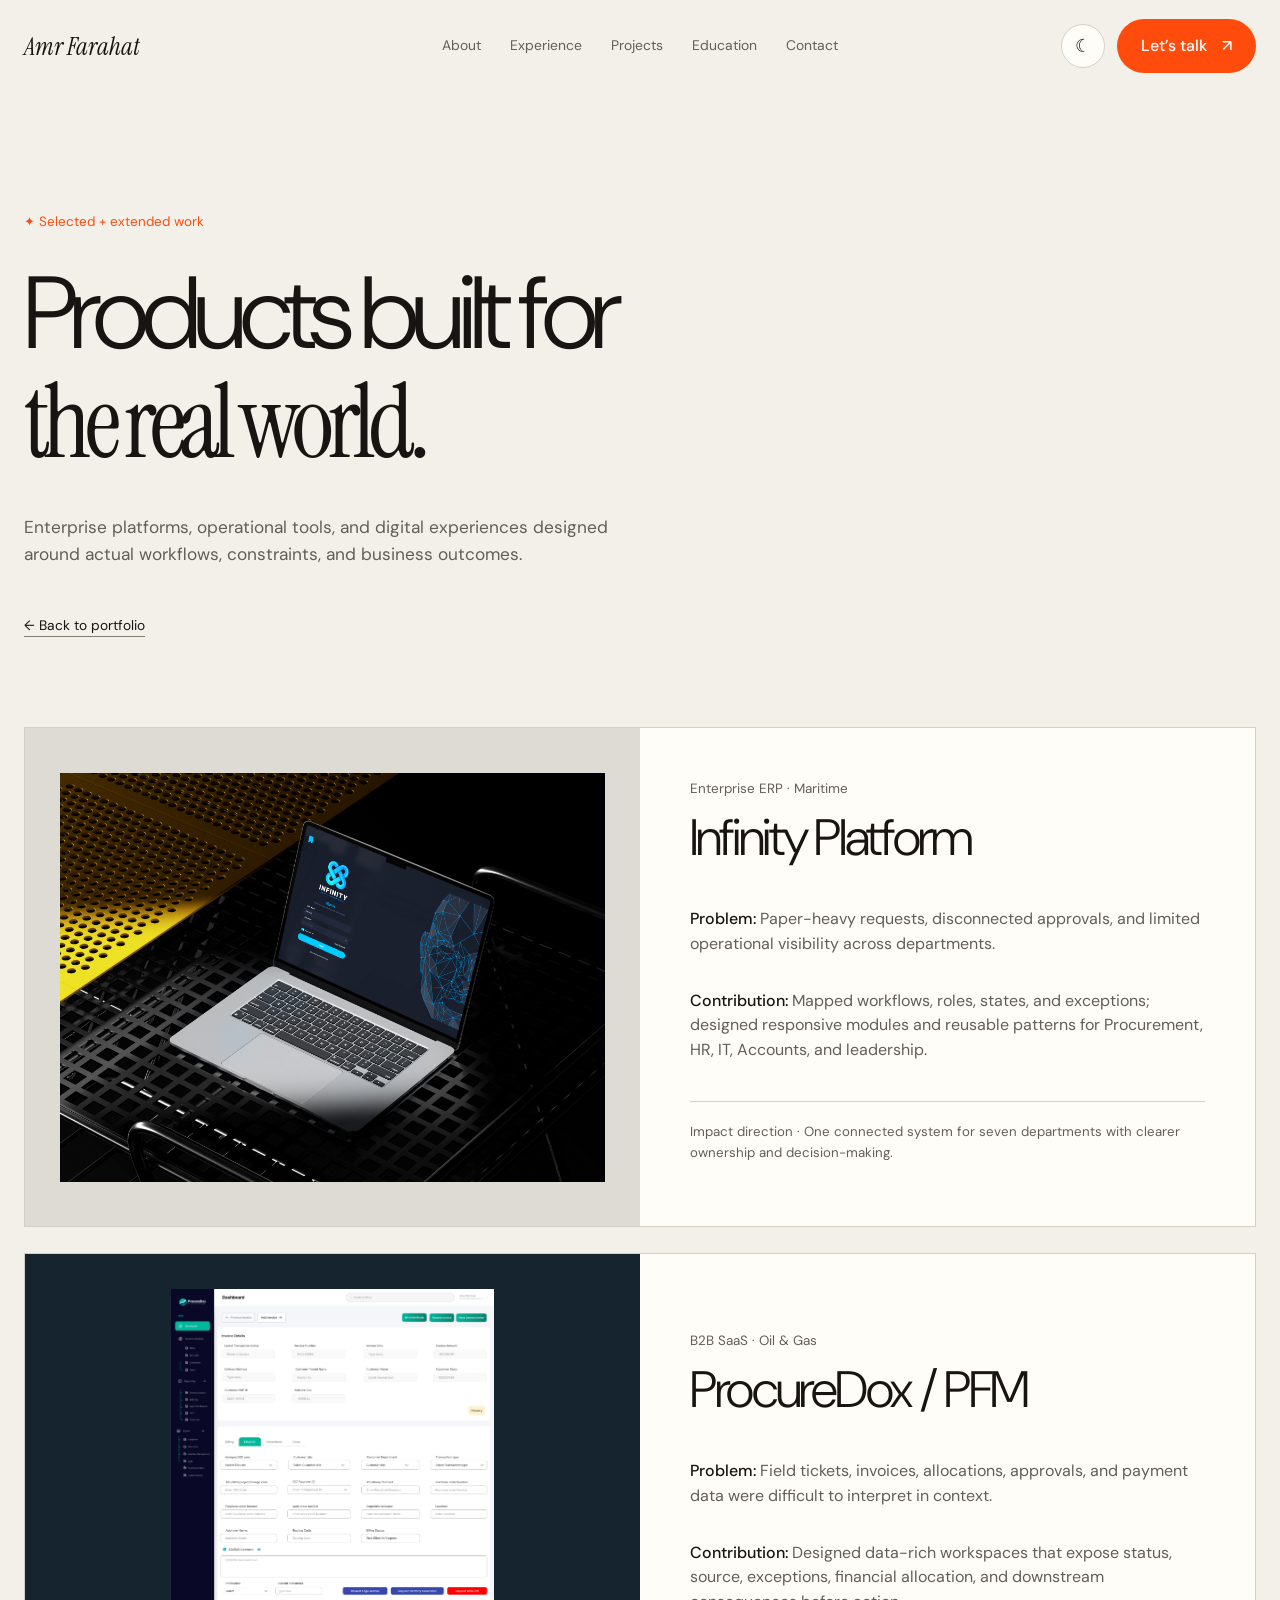
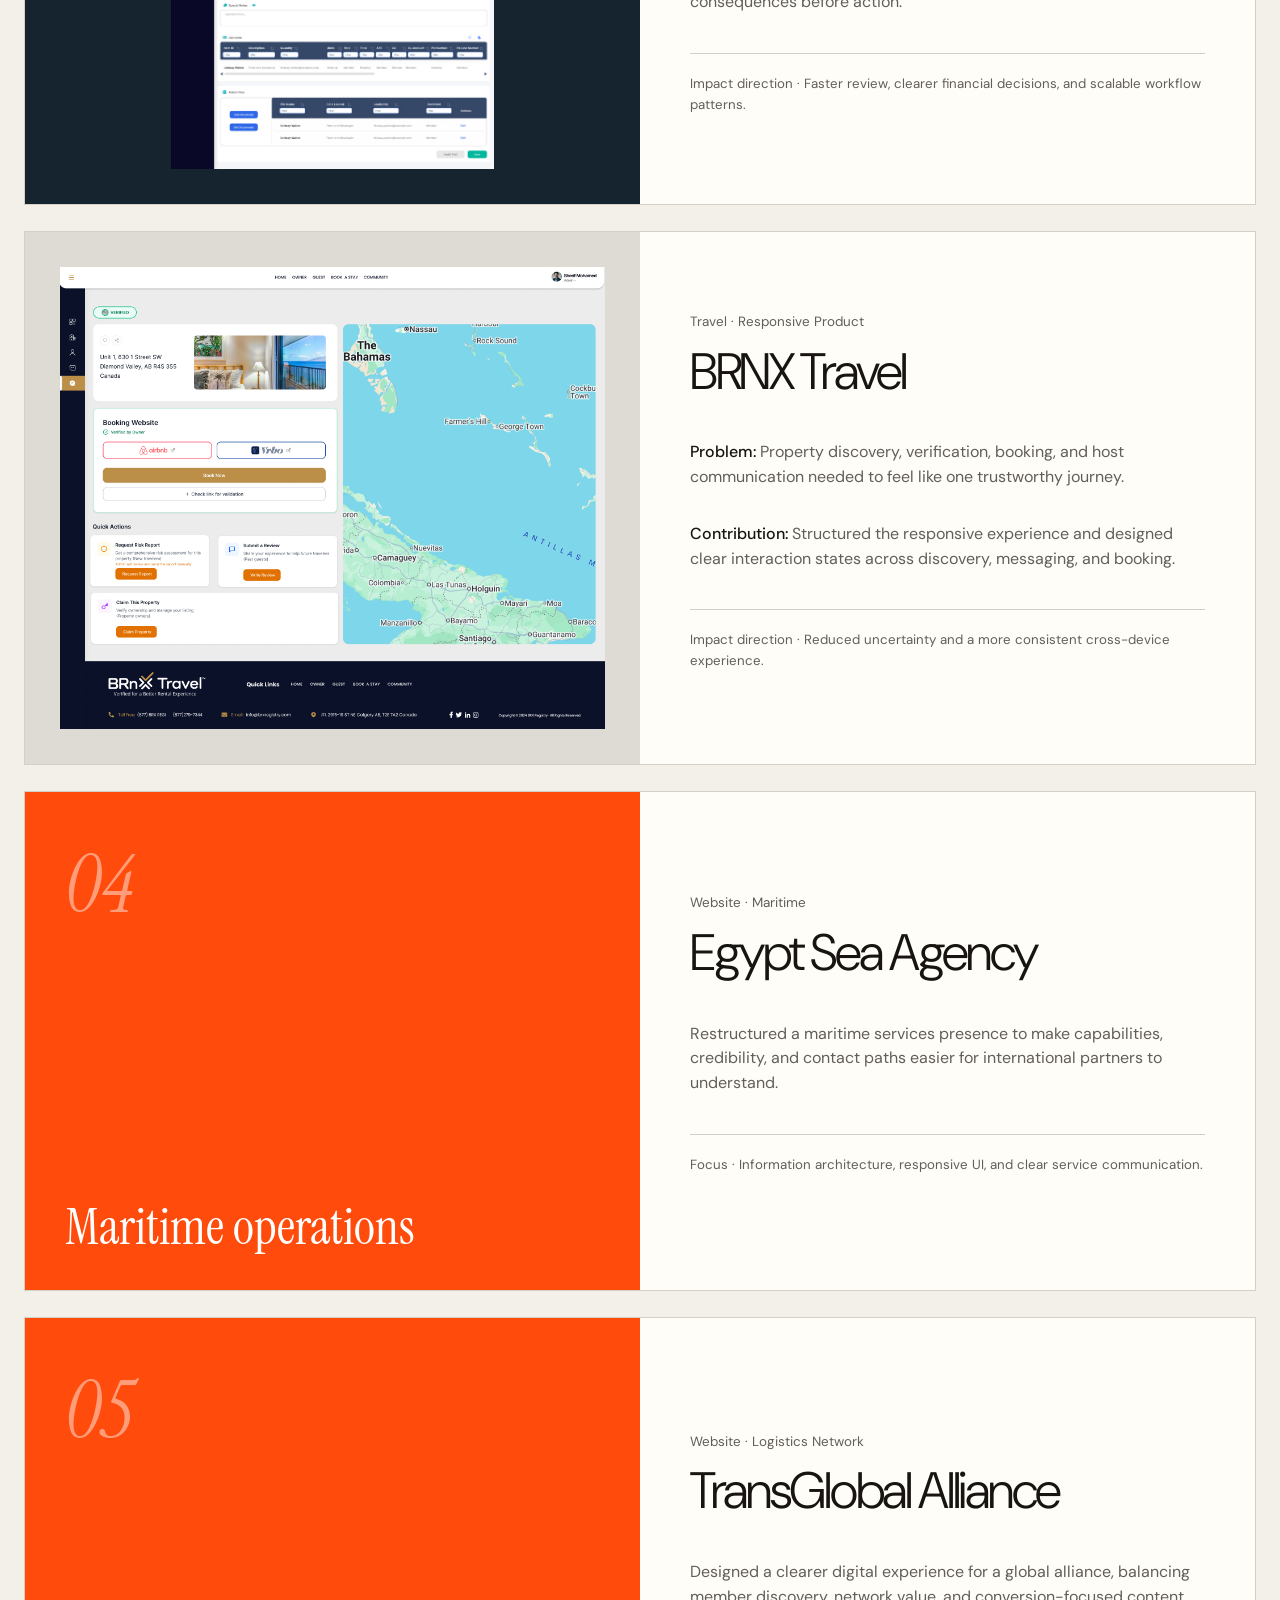
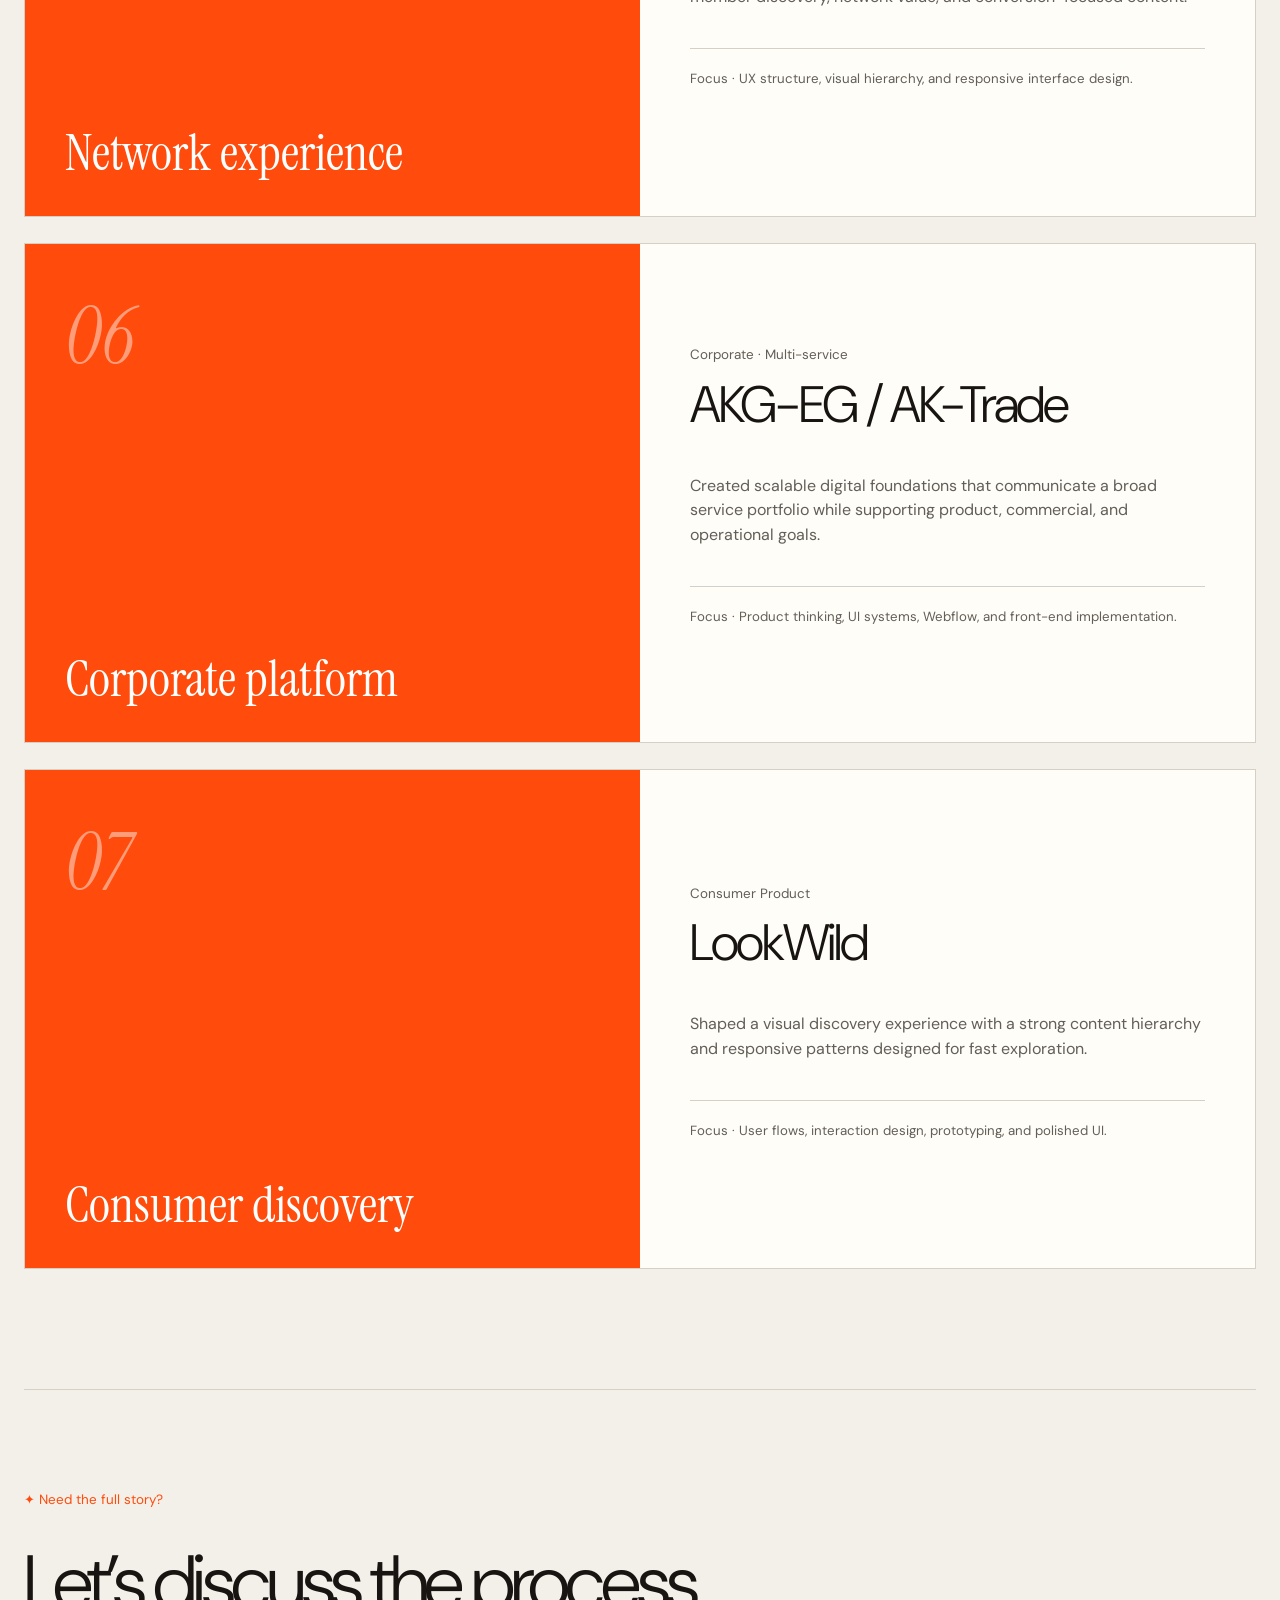
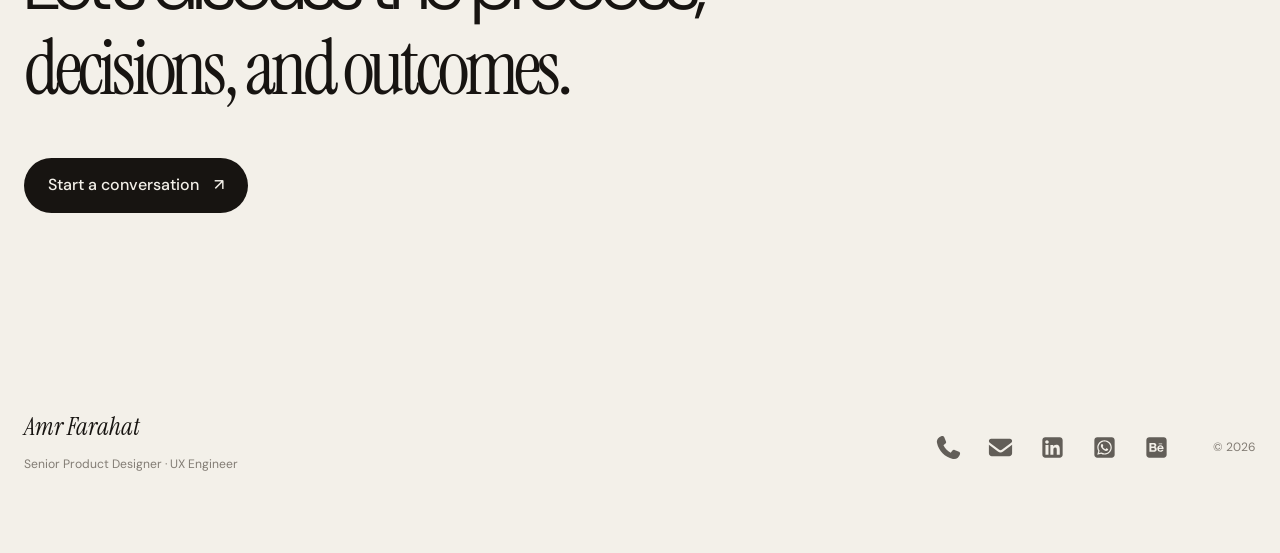
==== projects.html @ 9adc4965 "Initial commit" ====
<!doctype html><html lang="en" data-theme="dark"><head><meta charset="utf-8"/><meta name="viewport" content="width=device-width,initial-scale=1"/><meta name="description" content="Selected product and UX projects by Amr Farahat."/><meta name="theme-color" content="#070707"/><title>Projects — Amr Farahat</title><link rel="preconnect" href="https://fonts.googleapis.com"/><link rel="preconnect" href="https://fonts.gstatic.com" crossorigin/><link href="https://fonts.googleapis.com/css2?family=DM+Sans:wght@300;400;500;600&family=Instrument+Serif:ital@0;1&display=swap" rel="stylesheet"/><link rel="stylesheet" href="styles.css"/><link rel="stylesheet" href="assets/fontawesome/css/fontawesome.min.css"/><link rel="stylesheet" href="assets/fontawesome/css/brands.min.css"/><link rel="stylesheet" href="refinements.css"/><script>try{const t=localStorage.getItem('theme');if(t)document.documentElement.dataset.theme=t;else if(matchMedia('(prefers-color-scheme: light)').matches)document.documentElement.dataset.theme='light'}catch(e){}</script><script src="script.js" defer></script></head><body>
<a class="skip" href="#main">Skip to content</a><header class="site-header" data-header><div class="wrap header-inner"><a class="wordmark" href="index.html">Amr Farahat</a><nav class="nav project-nav" id="nav"><a href="index.html#about">About</a><a href="index.html#experience">Experience</a><a href="index.html#work">Projects</a><a href="index.html#education">Education</a><a href="index.html#contact">Contact</a></nav><button class="menu" type="button" aria-expanded="false" aria-controls="nav" data-menu>Menu</button><div class="header-actions"><button class="theme-toggle" type="button" data-theme-toggle aria-label="Switch theme"><span>☼</span></button><a class="pill orange header-cta" href="index.html#contact">Let’s talk <span>↗</span></a></div></div></header>
<main id="main" class="projects-page"><section class="projects-hero wrap"><p class="section-tag">✦ Selected + extended work</p><h1>Products built for<br/><em>the real world.</em></h1><p>Enterprise platforms, operational tools, and digital experiences designed around actual workflows, constraints, and business outcomes.</p><a class="case-link" href="index.html#work">← Back to portfolio</a></section>
<section class="project-library wrap">
  <article class="library-card reveal" id="infinity"><div class="library-visual"><img src="assets/infinity-hero.png" alt="Infinity maritime ERP"/></div><div><p class="eyebrow">Enterprise ERP · Maritime</p><h2>Infinity Platform</h2><p><b>Problem:</b> Paper-heavy requests, disconnected approvals, and limited operational visibility across departments.</p><p><b>Contribution:</b> Mapped workflows, roles, states, and exceptions; designed responsive modules and reusable patterns for Procurement, HR, IT, Accounts, and leadership.</p><p class="impact">Impact direction · One connected system for seven departments with clearer ownership and decision-making.</p></div></article>
  <article class="library-card reveal" id="procuredox"><div class="library-visual dark-shot"><img src="assets/procuredox-invoice.png" alt="ProcureDox financial workflow"/></div><div><p class="eyebrow">B2B SaaS · Oil &amp; Gas</p><h2>ProcureDox / PFM</h2><p><b>Problem:</b> Field tickets, invoices, allocations, approvals, and payment data were difficult to interpret in context.</p><p><b>Contribution:</b> Designed data-rich workspaces that expose status, source, exceptions, financial allocation, and downstream consequences before action.</p><p class="impact">Impact direction · Faster review, clearer financial decisions, and scalable workflow patterns.</p></div></article>
  <article class="library-card reveal" id="brnx"><div class="library-visual"><img src="assets/brnx-travel.jpg" alt="BRNX travel product"/></div><div><p class="eyebrow">Travel · Responsive Product</p><h2>BRNX Travel</h2><p><b>Problem:</b> Property discovery, verification, booking, and host communication needed to feel like one trustworthy journey.</p><p><b>Contribution:</b> Structured the responsive experience and designed clear interaction states across discovery, messaging, and booking.</p><p class="impact">Impact direction · Reduced uncertainty and a more consistent cross-device experience.</p></div></article>
  <article class="library-card reveal"><div class="library-placeholder"><span>04</span><strong>Maritime operations</strong></div><div><p class="eyebrow">Website · Maritime</p><h2>Egypt Sea Agency</h2><p>Restructured a maritime services presence to make capabilities, credibility, and contact paths easier for international partners to understand.</p><p class="impact">Focus · Information architecture, responsive UI, and clear service communication.</p></div></article>
  <article class="library-card reveal"><div class="library-placeholder"><span>05</span><strong>Network experience</strong></div><div><p class="eyebrow">Website · Logistics Network</p><h2>TransGlobal Alliance</h2><p>Designed a clearer digital experience for a global alliance, balancing member discovery, network value, and conversion-focused content.</p><p class="impact">Focus · UX structure, visual hierarchy, and responsive interface design.</p></div></article>
  <article class="library-card reveal"><div class="library-placeholder"><span>06</span><strong>Corporate platform</strong></div><div><p class="eyebrow">Corporate · Multi-service</p><h2>AKG-EG / AK-Trade</h2><p>Created scalable digital foundations that communicate a broad service portfolio while supporting product, commercial, and operational goals.</p><p class="impact">Focus · Product thinking, UI systems, Webflow, and front-end implementation.</p></div></article>
  <article class="library-card reveal"><div class="library-placeholder"><span>07</span><strong>Consumer discovery</strong></div><div><p class="eyebrow">Consumer Product</p><h2>LookWild</h2><p>Shaped a visual discovery experience with a strong content hierarchy and responsive patterns designed for fast exploration.</p><p class="impact">Focus · User flows, interaction design, prototyping, and polished UI.</p></div></article>
</section><section class="projects-cta wrap"><p class="section-tag">✦ Need the full story?</p><h2>Let’s discuss the process,<br/><em>decisions, and outcomes.</em></h2><a class="pill light" href="mailto:amrfarahat83@gmail.com">Start a conversation <span>↗</span></a></section></main>
<footer class="footer wrap"><div><a class="wordmark" href="index.html">Amr Farahat</a><p>Senior Product Designer · UX Engineer</p></div><div class="footer-social"><a class="social-link" href="tel:+201007048924" aria-label="Call +20 100 704 8924" title="Call +20 100 704 8924"><svg class="social-icon" viewBox="0 0 640 640" fill="currentColor" aria-hidden="true" focusable="false"><path d="M224.2 89C216.3 70.1 195.7 60.1 176.1 65.4L170.6 66.9C106 84.5 50.8 147.1 66.9 223.3C104 398.3 241.7 536 416.7 573.1C493 589.3 555.5 534 573.1 469.4L574.6 463.9C580 444.2 569.9 423.6 551.1 415.8L453.8 375.3C437.3 368.4 418.2 373.2 406.8 387.1L368.2 434.3C297.9 399.4 241.3 341 208.8 269.3L253 233.3C266.9 222 271.6 202.9 264.8 186.3L224.2 89z" /></svg></a><a class="social-link" href="mailto:amrfarahat83@gmail.com" aria-label="Email amrfarahat83@gmail.com" title="Email amrfarahat83@gmail.com"><svg class="social-icon" viewBox="0 0 640 640" fill="currentColor" aria-hidden="true" focusable="false"><path d="M112 128C85.5 128 64 149.5 64 176C64 191.1 71.1 205.3 83.2 214.4L291.2 370.4C308.3 383.2 331.7 383.2 348.8 370.4L556.8 214.4C568.9 205.3 576 191.1 576 176C576 149.5 554.5 128 528 128L112 128zM64 260L64 448C64 483.3 92.7 512 128 512L512 512C547.3 512 576 483.3 576 448L576 260L377.6 408.8C343.5 434.4 296.5 434.4 262.4 408.8L64 260z" /></svg></a><a class="social-link" href="https://www.linkedin.com/in/amrfarahatelsheshiny/" target="_blank" rel="noopener noreferrer" aria-label="LinkedIn"><svg class="social-icon" viewBox="0 0 640 640" fill="currentColor" aria-hidden="true" focusable="false"><path d="M160 96C124.7 96 96 124.7 96 160L96 480C96 515.3 124.7 544 160 544L480 544C515.3 544 544 515.3 544 480L544 160C544 124.7 515.3 96 480 96L160 96zM165 266.2L231.5 266.2L231.5 480L165 480L165 266.2zM236.7 198.5C236.7 219.8 219.5 237 198.2 237C176.9 237 159.7 219.8 159.7 198.5C159.7 177.2 176.9 160 198.2 160C219.5 160 236.7 177.2 236.7 198.5zM413.9 480L413.9 376C413.9 351.2 413.4 319.3 379.4 319.3C344.8 319.3 339.5 346.3 339.5 374.2L339.5 480L273.1 480L273.1 266.2L336.8 266.2L336.8 295.4L337.7 295.4C346.6 278.6 368.3 260.9 400.6 260.9C467.8 260.9 480.3 305.2 480.3 362.8L480.3 480L413.9 480z" /></svg></a><a class="social-link" href="https://wa.me/201007048924" target="_blank" rel="noopener noreferrer" aria-label="WhatsApp"><svg class="social-icon" viewBox="0 0 640 640" fill="currentColor" aria-hidden="true" focusable="false"><path d="M188.1 318.6C188.1 343.5 195.1 367.8 208.3 388.7L211.4 393.7L198.1 442.3L248 429.2L252.8 432.1C273 444.1 296.2 450.5 319.9 450.5L320 450.5C392.6 450.5 453.3 391.4 453.3 318.7C453.3 283.5 438.1 250.4 413.2 225.5C388.2 200.5 355.2 186.8 320 186.8C247.3 186.8 188.2 245.9 188.1 318.6zM370.8 394C358.2 395.9 348.4 394.9 323.3 384.1C286.5 368.2 261.5 332.6 256.4 325.4C256 324.8 255.7 324.5 255.6 324.3C253.6 321.7 239.4 302.8 239.4 283.3C239.4 264.9 248.4 255.4 252.6 251C252.9 250.7 253.1 250.5 253.3 250.2C256.9 246.2 261.2 245.2 263.9 245.2C266.5 245.2 269.2 245.2 271.5 245.3L272.3 245.3C274.6 245.3 277.5 245.3 280.4 252.1C281.6 255 283.4 259.4 285.3 263.9C288.6 271.9 292 280.2 292.6 281.5C293.6 283.5 294.3 285.8 292.9 288.4C289.5 295.2 286 298.8 283.6 301.4C280.5 304.6 279.1 306.1 281.3 310C296.6 336.3 311.9 345.4 335.2 357.1C339.2 359.1 341.5 358.8 343.8 356.1C346.1 353.5 353.7 344.5 356.3 340.6C358.9 336.6 361.6 337.3 365.2 338.6C368.8 339.9 388.3 349.5 392.3 351.5C393.1 351.9 393.8 352.2 394.4 352.5C397.2 353.9 399.1 354.8 399.9 356.1C400.8 358 400.8 366 397.5 375.2C394.2 384.5 378.4 392.9 370.8 394zM544 160C544 124.7 515.3 96 480 96L160 96C124.7 96 96 124.7 96 160L96 480C96 515.3 124.7 544 160 544L480 544C515.3 544 544 515.3 544 480L544 160zM244.1 457.9L160 480L182.5 397.8C168.6 373.8 161.3 346.5 161.3 318.5C161.4 231.1 232.5 160 319.9 160C362.3 160 402.1 176.5 432.1 206.5C462 236.5 480 276.3 480 318.7C480 406.1 407.3 477.2 319.9 477.2C293.3 477.2 267.2 470.5 244.1 457.9z" /></svg></a><a class="social-link" href="https://www.behance.net/Amr_farahat" target="_blank" rel="noopener noreferrer" aria-label="Behance"><svg class="social-icon" viewBox="0 0 640 640" fill="currentColor" aria-hidden="true" focusable="false"><path d="M251.3 382.4C268.5 382.4 282.5 376.3 282.5 357C282.5 337.3 270.8 329.6 252.2 329.5L206.2 329.5L206.2 382.4L251.3 382.4zM245.9 252.8L206.3 252.8L206.3 297.6L249 297.6C264.1 297.6 274.8 291 274.8 274.7C274.8 257 261.1 252.8 245.9 252.8zM375.4 327.6L437.6 327.6C435.9 309.1 426.3 297.9 407.1 297.9C388.8 297.9 376.6 309.3 375.4 327.6zM480 96L160 96C124.7 96 96 124.7 96 160L96 480C96 515.3 124.7 544 160 544L480 544C515.3 544 544 515.3 544 480L544 160C544 124.7 515.3 96 480 96zM445.5 249L367.7 249L367.7 230.1L445.5 230.1L445.5 249zM289.7 307.7C313.3 314.4 324.7 335.2 324.7 359.3C324.7 398.3 292 415 257.1 415.2L164 415.2L164 223.2L254.5 223.2C287.4 223.2 315.9 232.5 315.9 270.7C315.9 290 306.9 299.5 289.7 307.7zM408.4 269.1C451.9 269.1 476 303.4 476 344.5C476 346.1 475.9 347.8 475.8 349.5C475.8 350.3 475.7 351 475.7 351.7L375.5 351.7C375.5 373.9 387.2 387 409.6 387C421.2 387 436.1 380.8 439.8 368.9L473.5 368.9C463.1 400.8 441.6 415.7 408.4 415.7C364.6 415.7 337.3 386 337.3 342.7C337.3 300.9 366 269.1 408.4 269.1z" /></svg></a></div><span>© <span data-year></span></span></footer></body></html>
---- styles.css ----
:root {
  --bg: #070707;
  --surface: #101010;
  --surface-2: #171717;
  --text: #f5f4f1;
  --muted: #a09f9a;
  --soft: #7b7a76;
  --line: #292929;
  --orange: #ff4b0b;
  --orange-soft: #321207;
  --header: rgba(7, 7, 7, 0.82);
  --shadow: 0 28px 90px rgba(0, 0, 0, 0.35);
  --serif: "Instrument Serif", Georgia, serif;
  --sans: "DM Sans", Arial, sans-serif;
  color-scheme: dark;
}
html[data-theme="light"] {
  --bg: #f3f0e9;
  --surface: #fffdf8;
  --surface-2: #e8e3da;
  --text: #171411;
  --muted: #625e58;
  --soft: #827c74;
  --line: #d5cfc5;
  --orange-soft: #ffdacc;
  --header: rgba(243, 240, 233, 0.86);
  --shadow: 0 25px 75px rgba(61, 45, 33, 0.14);
  color-scheme: light;
}
* {
  box-sizing: border-box;
}
html {
  scroll-behavior: smooth;
  scroll-padding-top: 100px;
}
body {
  margin: 0;
  background: var(--bg);
  color: var(--text);
  font: 16px/1.55 var(--sans);
  transition:
    background 0.35s,
    color 0.35s;
}
body,
button,
a {
  font-family: var(--sans);
}
img {
  display: block;
  width: 100%;
}
a {
  color: inherit;
}
.wrap {
  width: min(1440px, calc(100% - 48px));
  margin-inline: auto;
}
[hidden] {
  display: none !important;
}
.skip {
  position: fixed;
  left: 16px;
  top: -60px;
  z-index: 200;
  background: var(--text);
  color: var(--bg);
  padding: 10px;
}
.skip:focus {
  top: 16px;
}
.loader {
  position: fixed;
  inset: 0;
  z-index: 199;
  display: grid;
  place-items: center;
  background: var(--orange);
  color: #fff;
  pointer-events: none;
  animation: loaderOut 0.65s 0.7s forwards;
}
.loader span {
  font: italic 4rem var(--serif);
}
@keyframes loaderOut {
  to {
    opacity: 0;
    visibility: hidden;
    transform: translateY(-100%);
  }
}
.site-header {
  position: fixed;
  inset: 0 0 auto;
  z-index: 100;
  border-bottom: 1px solid transparent;
  background: var(--header);
  backdrop-filter: blur(18px);
  transition:
    transform 0.35s ease,
    border-color 0.25s;
}
.site-header.scrolled {
  border-color: var(--line);
}
.site-header.nav-hidden {
  transform: translateY(-110%);
}
.header-inner {
  height: 92px;
  display: grid;
  grid-template-columns: 1fr auto 1fr;
  align-items: center;
  gap: 28px;
}
.wordmark {
  font: italic 1.55rem var(--serif);
  text-decoration: none;
  white-space: nowrap;
}
.nav {
  display: flex;
  gap: 29px;
}
.nav a,
.hero-socials a,
.footer a {
  text-decoration: none;
  transition: color 0.2s;
}
.nav a {
  color: var(--muted);
  font-size: 0.87rem;
}
.nav a:hover,
.nav a:focus-visible,
.hero-socials a:hover,
.footer a:hover {
  color: var(--orange);
}
.header-actions {
  justify-self: end;
  display: flex;
  align-items: center;
  gap: 12px;
}
.theme-toggle,
.menu,
.slider-controls button {
  border: 1px solid var(--line);
  background: var(--surface);
  color: var(--text);
  cursor: pointer;
}
.theme-toggle {
  width: 44px;
  height: 44px;
  border-radius: 50%;
  font-size: 1.1rem;
  transition: 0.2s;
}
.theme-toggle:hover {
  border-color: var(--orange);
  color: var(--orange);
  transform: rotate(14deg);
}
.menu {
  display: none;
  padding: 10px 14px;
  border-radius: 99px;
}
.pill {
  display: inline-flex;
  align-items: center;
  justify-content: center;
  gap: 15px;
  padding: 14px 23px;
  border: 1px solid transparent;
  border-radius: 999px;
  text-decoration: none;
  font-weight: 500;
  transition:
    color 0.25s,
    background 0.25s,
    border-color 0.25s,
    transform 0.25s;
}
.pill:hover {
  transform: translateY(-2px);
}
.pill.orange {
  background: var(--orange);
  color: #fff;
}
.pill.orange:hover {
  background: var(--text);
  color: var(--bg);
}
.pill.light {
  background: var(--text);
  color: var(--bg);
}
.pill.light:hover {
  background: var(--orange);
  color: #fff;
}
.pill.outline {
  border-color: var(--line);
  background: transparent;
  color: var(--text);
}
.pill.outline:hover {
  border-color: var(--orange);
  background: var(--orange);
  color: #fff;
}
.pill.compact {
  padding: 11px 18px;
  font-size: 0.87rem;
}
.hero-full {
  --copy-y: 0px;
  --copy-opacity: 1;
  --portrait-y: 0px;
  --portrait-scale: 1;
  position: relative;
  min-height: 100svh;
  padding-top: 92px;
  overflow: hidden;
  isolation: isolate;
}
.hero-background {
  position: absolute;
  inset: 0;
  z-index: -2;
  background: linear-gradient(
    120deg,
    var(--bg) 0%,
    var(--bg) 52%,
    var(--orange-soft) 100%
  );
}
.hero-grid {
  position: absolute;
  inset: 0;
  opacity: 0.2;
  background-image:
    linear-gradient(
      color-mix(in srgb, var(--text) 5%, transparent) 1px,
      transparent 1px
    ),
    linear-gradient(
      90deg,
      color-mix(in srgb, var(--text) 5%, transparent) 1px,
      transparent 1px
    );
  background-size: 64px 64px;
  mask-image: linear-gradient(to right, #000, transparent 80%);
}
.orb {
  position: absolute;
  border-radius: 50%;
  filter: blur(55px);
  background: radial-gradient(circle, rgba(255, 75, 11, 0.7), transparent 68%);
}
.orb-one {
  width: 44vw;
  height: 32vw;
  left: 14%;
  bottom: -22%;
  transform: translate3d(var(--orb-one-x, 0), var(--orb-one-y, 0), 0);
}
.orb-two {
  width: 27vw;
  height: 25vw;
  right: 0;
  top: 20%;
  opacity: 0.3;
  transform: translate3d(var(--orb-two-x, 0), var(--orb-two-y, 0), 0);
}
.hero-layout {
  min-height: calc(100svh - 92px);
  display: grid;
  grid-template-columns: minmax(0, 0.93fr) minmax(460px, 1.07fr);
  align-items: center;
  gap: 2vw;
}
.hero-copy {
  z-index: 3;
  padding: 5vh 0;
  will-change: transform, opacity;
}
.hero-copy.visible {
  transform: translate3d(0, var(--copy-y), 0);
  opacity: var(--copy-opacity);
}
.label,
.section-tag,
.eyebrow {
  color: var(--orange);
  font-size: 0.84rem;
  margin: 0;
}
.label i {
  display: inline-block;
  width: 7px;
  height: 7px;
  margin-right: 8px;
  border-radius: 50%;
  background: var(--orange);
}
.hero h1 {
  max-width: 760px;
  margin: 25px 0 27px;
  font-size: clamp(3.6rem, 5.55vw, 6.15rem);
  font-weight: 300;
  line-height: 0.91;
  letter-spacing: -0.067em;
}
.hero h1 em,
.section h2 em,
.contact h2 em {
  font: 400 1.03em/0.88 var(--serif);
}
.intro {
  max-width: 600px;
  color: var(--muted);
  font-size: clamp(1rem, 1.05vw, 1.12rem);
}
.actions {
  display: flex;
  gap: 14px;
  margin-top: 34px;
}
.hero-socials {
  display: flex;
  gap: 25px;
  margin-top: 27px;
  color: var(--soft);
  font-size: 0.8rem;
}
.portrait {
  height: calc(100svh - 92px);
  position: relative;
  align-self: end;
  will-change: transform;
}
.portrait.visible {
  transform: translate3d(0, var(--portrait-y), 0) scale(var(--portrait-scale));
}
.portrait img {
  height: 100%;
  object-fit: contain;
  object-position: center bottom;
  position: relative;
  z-index: 2;
  filter: contrast(1.04);
  mask-image: linear-gradient(
    to bottom,
    #000 82%,
    rgba(0, 0, 0, 0.9) 92%,
    transparent 100%
  );
}
.portrait-ring {
  position: absolute;
  width: min(37vw, 560px);
  aspect-ratio: 1;
  border: 1px solid color-mix(in srgb, var(--orange) 34%, transparent);
  border-radius: 50%;
  right: 3%;
  top: 15%;
  z-index: 0;
}
.portrait-ring::after {
  content: "";
  position: absolute;
  inset: 13%;
  border: 1px solid color-mix(in srgb, var(--text) 10%, transparent);
  border-radius: 50%;
}
.availability {
  position: absolute;
  right: 4%;
  bottom: 7%;
  z-index: 4;
  display: flex;
  align-items: center;
  gap: 10px;
  padding: 10px 14px;
  border: 1px solid color-mix(in srgb, var(--text) 14%, transparent);
  border-radius: 99px;
  background: color-mix(in srgb, var(--bg) 70%, transparent);
  backdrop-filter: blur(12px);
  font-size: 0.72rem;
}
.availability i {
  width: 8px;
  height: 8px;
  border-radius: 50%;
  background: #5dde77;
  box-shadow: 0 0 0 6px rgba(93, 222, 119, 0.12);
}
.marquee {
  min-height: 70px;
  display: flex;
  align-items: center;
  border-block: 1px solid var(--line);
  overflow: hidden;
  white-space: nowrap;
  background: var(--surface);
}
.marquee-track {
  display: flex;
  width: max-content;
  animation: marqueeLoop 34s linear infinite;
  will-change: transform;
}
.marquee-group {
  display: flex;
  align-items: center;
  flex: none;
  padding-right: 35px;
  color: var(--soft);
  font-size: 0.77rem;
  text-transform: uppercase;
  letter-spacing: 0.12em;
}
.marquee i {
  color: var(--orange);
  margin: 0 34px;
}
@keyframes marqueeLoop {
  to {
    transform: translate3d(-50%, 0, 0);
  }
}
.section {
  padding: 130px 0;
}
.section-tag {
  margin-bottom: 38px;
}
.about-grid {
  display: grid;
  grid-template-columns: 1.2fr 0.8fr;
  gap: 105px;
}
.about h2,
.section-title h2 {
  font-size: clamp(3rem, 5.25vw, 5.2rem);
  font-weight: 300;
  line-height: 1;
  letter-spacing: -0.055em;
  margin: 0;
}
.about-body {
  color: var(--muted);
  padding-top: 8px;
}
.about-body > p {
  font-size: 1.05rem;
  margin-top: 0;
}
.metrics {
  display: grid;
  grid-template-columns: repeat(3, 1fr);
  gap: 18px;
  margin-top: 48px;
}
.metrics div {
  display: flex;
  flex-direction: column;
}
.metrics strong {
  color: var(--text);
  font-size: 2.3rem;
  font-weight: 400;
  line-height: 1;
}
.metrics span {
  margin-top: 9px;
  color: var(--soft);
  font-size: 0.7rem;
}
.services {
  border-top: 1px solid var(--line);
}
.section-title {
  display: flex;
  align-items: end;
  justify-content: space-between;
  gap: 70px;
}
.section-title > p,
.work-intro {
  max-width: 430px;
  color: var(--muted);
}
.services-list {
  margin-top: 75px;
  border-top: 1px solid var(--line);
}
.services-list article {
  display: grid;
  grid-template-columns: 70px 1fr 380px;
  align-items: center;
  gap: 20px;
  padding: 31px 0;
  border-bottom: 1px solid var(--line);
  transition:
    padding 0.25s,
    background 0.25s;
}
.services-list article:hover {
  padding-inline: 18px;
  background: var(--surface);
}
.services-list article > span {
  color: var(--orange);
  font-size: 0.72rem;
}
.services-list h3 {
  font-size: 2.1rem;
  font-weight: 300;
  margin: 0;
}
.services-list h3 em {
  font-family: var(--serif);
  font-weight: 400;
}
.services-list p {
  color: var(--muted);
  margin: 0;
  font-size: 0.9rem;
}
.work {
  background: var(--surface);
  border-block: 1px solid var(--line);
}
.centered {
  align-items: center;
}
.work-intro p {
  margin: 0 0 22px;
}
.project-stage {
  position: relative;
  min-height: 680px;
  margin-top: 70px;
}
.project-slide {
  display: none;
  grid-template-columns: 1.18fr 0.82fr;
  min-height: 625px;
  background: var(--bg);
  border: 1px solid var(--line);
  box-shadow: var(--shadow);
}
.project-slide.active {
  display: grid;
  animation: slideIn 0.45s ease both;
}
@keyframes slideIn {
  from {
    opacity: 0;
    transform: translateY(12px);
  }
  to {
    opacity: 1;
    transform: none;
  }
}
.project-shot {
  min-width: 0;
  display: grid;
  place-items: center;
  overflow: hidden;
  padding: 42px;
  background: #dedbd4;
}
.project-shot img {
  max-height: 530px;
  object-fit: contain;
}
.project-shot.procure {
  background: #162530;
}
.project-shot.brnx {
  background: #d8d1c2;
}
.project-detail {
  padding: 55px 48px;
  display: flex;
  flex-direction: column;
  justify-content: center;
}
.project-detail h3 {
  margin: 22px 0;
  font-size: clamp(3rem, 4.4vw, 4.7rem);
  font-weight: 300;
  line-height: 0.85;
  letter-spacing: -0.05em;
}
.project-detail > p {
  color: var(--muted);
}
.project-detail dl {
  display: grid;
  grid-template-columns: 1fr 1fr;
  gap: 15px;
  margin: 24px 0;
}
.project-detail dt {
  color: var(--soft);
  font-size: 0.7rem;
  text-transform: uppercase;
}
.project-detail dd {
  margin: 4px 0 0;
  font-size: 0.78rem;
}
.case-brief {
  padding-top: 18px;
  border-top: 1px solid var(--line);
  font-size: 0.82rem;
}
.case-link {
  width: max-content;
  margin-top: 8px;
  color: var(--text);
  text-decoration: none;
  border-bottom: 1px solid var(--soft);
  font-size: 0.86rem;
}
.case-link:hover {
  color: var(--orange);
  border-color: var(--orange);
}
.slider-controls {
  position: absolute;
  right: 28px;
  bottom: 25px;
  display: flex;
  align-items: center;
  gap: 14px;
}
.slider-controls button {
  width: 39px;
  height: 39px;
  border-radius: 50%;
}
.slider-controls button:hover {
  background: var(--orange);
  border-color: var(--orange);
  color: #fff;
}
.slider-controls span {
  font-size: 0.72rem;
  color: var(--soft);
}
.slider-controls b {
  color: var(--text);
}
.work-more {
  display: flex;
  justify-content: center;
  margin-top: 35px;
}
.experience {
  border-bottom: 1px solid var(--line);
}
.career {
  margin-top: 72px;
  display: grid;
  gap: 16px;
}
.career-card {
  position: relative;
  display: grid;
  grid-template-columns: 190px 1fr auto;
  gap: 42px;
  padding: 38px;
  border: 1px solid var(--line);
  background: var(--surface);
  transition:
    transform 0.25s,
    border-color 0.25s;
}
.career-card:hover {
  transform: translateX(8px);
  border-color: var(--orange);
}
.career-date {
  color: var(--soft);
  font-size: 0.78rem;
  padding-top: 5px;
}
.career-card h3 {
  font-size: 1.9rem;
  font-weight: 400;
  margin: 8px 0 12px;
}
.career-card p:last-child {
  max-width: 720px;
  color: var(--muted);
  margin: 0;
}
.career-no {
  font: italic 3rem var(--serif);
  color: var(--line);
}
.education {
  background: var(--surface);
}
.education-grid {
  display: grid;
  grid-template-columns: 1fr 1fr;
  gap: 18px;
  margin-top: 70px;
}
.education-primary,
.certifications {
  border: 1px solid var(--line);
  background: var(--bg);
  padding: 42px;
}
.education-primary > span,
.certifications article > span {
  color: var(--orange);
  font-size: 0.74rem;
}
.education-primary h3 {
  font: 400 clamp(2.5rem, 4vw, 4.2rem)/0.95 var(--serif);
  margin: 55px 0 18px;
}
.education-primary p,
.certifications p {
  color: var(--muted);
}
.mini-title {
  margin: 0;
  color: var(--orange) !important;
  font-size: 0.75rem;
  text-transform: uppercase;
  letter-spacing: 0.12em;
}
.certifications article {
  display: grid;
  grid-template-columns: 95px 1fr;
  gap: 20px;
  padding: 27px 0;
  border-bottom: 1px solid var(--line);
}
.certifications article:last-child {
  border: 0;
}
.certifications h3 {
  font-size: 1.25rem;
  font-weight: 400;
  margin: 0;
}
.certifications article p {
  margin: 8px 0 0;
  font-size: 0.85rem;
}
.contact {
  padding: 125px 0;
  background: var(--orange);
  color: #fff;
}
.contact .section-tag {
  color: #fff;
}
.contact-inner {
  display: grid;
  grid-template-columns: 1.15fr 0.85fr;
  gap: 100px;
  align-items: end;
}
.contact h2 {
  font-size: clamp(4rem, 7vw, 7rem);
  font-weight: 300;
  line-height: 0.85;
  letter-spacing: -0.06em;
  margin: 28px 0;
}
.contact-copy > p:not(.section-tag) {
  max-width: 500px;
}
.contact .pill.light {
  background: #fff;
  color: #111;
}
.contact .pill.light:hover {
  background: #111;
  color: #fff;
}
.contact-card {
  padding: 34px;
  border: 1px solid rgba(255, 255, 255, 0.35);
  background: rgba(0, 0, 0, 0.1);
  backdrop-filter: blur(10px);
}
.contact-card .mini-title {
  color: #fff !important;
}
.contact-card ul {
  list-style: none;
  padding: 0;
  margin: 28px 0;
}
.contact-card li {
  padding: 12px 0;
  border-bottom: 1px solid rgba(255, 255, 255, 0.24);
}
.contact-card a {
  text-decoration: none;
  font-size: 0.82rem;
}
.footer {
  min-height: 210px;
  display: grid;
  grid-template-columns: 1.25fr 1fr 1fr auto;
  align-items: center;
  gap: 35px;
}
.footer p {
  color: var(--soft);
  font-size: 0.76rem;
}
.footer-contact,
.footer-social {
  display: flex;
  flex-direction: column;
  align-items: flex-start;
  gap: 8px;
  font-size: 0.8rem;
}
.footer > span {
  color: var(--soft);
  font-size: 0.75rem;
}
.reveal {
  opacity: 0;
  transform: translateY(26px);
  transition:
    opacity 0.75s ease,
    transform 0.75s ease;
}
.reveal.visible {
  opacity: 1;
  transform: none;
}
@media (max-width: 1000px) {
  .nav {
    gap: 18px;
  }
  .header-cta {
    display: none;
  }
  .hero-layout {
    grid-template-columns: 1fr 0.85fr;
  }
  .hero h1 {
    font-size: clamp(3.35rem, 6.4vw, 5.2rem);
  }
  .about-grid {
    gap: 55px;
  }
  .services-list article {
    grid-template-columns: 55px 1fr 310px;
  }
  .project-detail {
    padding: 42px 30px;
  }
  .contact-inner {
    gap: 50px;
  }
}
@media (max-width: 800px) {
  .wrap {
    width: min(100% - 30px, 1240px);
  }
  .header-inner {
    height: 76px;
    grid-template-columns: 1fr auto auto;
  }
  .menu {
    display: block;
  }
  .nav {
    position: absolute;
    left: 15px;
    right: 15px;
    top: 82px;
    display: none;
    flex-direction: column;
    gap: 0;
    padding: 12px;
    border: 1px solid var(--line);
    background: var(--surface);
    box-shadow: var(--shadow);
  }
  .nav.open {
    display: flex;
  }
  .nav a {
    padding: 13px;
  }
  .header-actions {
    grid-column: 2;
    grid-row: 1;
  }
  .theme-toggle {
    width: 40px;
    height: 40px;
  }
  .menu {
    grid-column: 3;
    grid-row: 1;
  }
  .hero-full {
    padding-top: 76px;
  }
  .hero-layout {
    grid-template-columns: 1fr;
    min-height: auto;
  }
  .hero-copy {
    padding: 70px 0 25px;
  }
  .hero h1 {
    font-size: clamp(3rem, 12vw, 5rem);
  }
  .portrait {
    height: 61svh;
    min-height: 480px;
  }
  .portrait-ring {
    width: 70vw;
    right: 10%;
  }
  .availability {
    right: 2%;
    bottom: 4%;
  }
  .section {
    padding: 90px 0;
  }
  .about-grid,
  .section-title,
  .contact-inner {
    display: grid;
    grid-template-columns: 1fr;
    gap: 42px;
  }
  .metrics {
    margin-top: 35px;
  }
  .services-list article {
    grid-template-columns: 42px 1fr;
  }
  .services-list article p {
    grid-column: 2;
  }
  .project-stage {
    min-height: 0;
  }
  .project-slide {
    grid-template-columns: 1fr;
  }
  .project-shot {
    min-height: 420px;
  }
  .project-detail {
    padding: 38px 26px 88px;
  }
  .career-card {
    grid-template-columns: 1fr;
    gap: 12px;
  }
  .career-no {
    position: absolute;
    right: 25px;
    top: 25px;
  }
  .education-grid {
    grid-template-columns: 1fr;
  }
  .footer {
    grid-template-columns: 1fr 1fr;
    padding: 55px 0;
  }
  .footer > span {
    text-align: right;
  }
}
@media (max-width: 520px) {
  .hero-copy {
    padding-top: 52px;
  }
  .hero h1 {
    font-size: clamp(2.75rem, 13.5vw, 4.2rem);
  }
  .actions {
    align-items: stretch;
    flex-direction: column;
  }
  .actions .pill {
    width: 100%;
  }
  .hero-socials {
    justify-content: space-between;
    gap: 8px;
  }
  .portrait {
    height: 52svh;
    min-height: 410px;
  }
  .availability {
    font-size: 0.63rem;
  }
  .marquee {
    min-height: 61px;
  }
  .about h2,
  .section-title h2 {
    font-size: clamp(2.65rem, 12vw, 4rem);
  }
  .metrics {
    gap: 8px;
  }
  .metrics strong {
    font-size: 1.8rem;
  }
  .metrics span {
    font-size: 0.62rem;
  }
  .services-list h3 {
    font-size: 1.65rem;
  }
  .project-shot {
    min-height: 310px;
    padding: 24px;
  }
  .project-detail h3 {
    font-size: 3rem;
  }
  .career-card,
  .education-primary,
  .certifications {
    padding: 27px;
  }
  .contact {
    padding: 90px 0;
  }
  .contact h2 {
    font-size: 3.8rem;
  }
  .footer {
    grid-template-columns: 1fr;
  }
  .footer > span {
    text-align: left;
  }
}
@media (prefers-reduced-motion: reduce) {
  html {
    scroll-behavior: auto;
  }
  .loader {
    display: none;
  }
  .reveal {
    opacity: 1;
    transform: none;
  }
  .marquee-track {
    animation: none !important;
  }
  .hero-copy.visible,
  .portrait.visible {
    transform: none !important;
    opacity: 1 !important;
  }
}
---- refinements.css ----
/* Secondary page and post-launch refinements. */
.projects-page{padding-top:92px}.projects-hero{padding:120px 0 90px}.projects-hero h1{margin:25px 0;font-size:clamp(4rem,8vw,8rem);font-weight:300;line-height:.83;letter-spacing:-.065em}.projects-hero h1 em,.projects-cta h2 em{font:400 1em var(--serif)}.projects-hero>p:not(.section-tag){max-width:620px;color:var(--muted);font-size:1.08rem}.projects-hero .case-link{display:inline-block;margin-top:30px}.project-library{display:grid;gap:26px;padding-bottom:120px}.library-card{display:grid;grid-template-columns:1fr 1fr;min-height:500px;border:1px solid var(--line);background:var(--surface)}.library-card>div:last-child{display:flex;flex-direction:column;justify-content:center;padding:50px}.library-card h2{font-size:clamp(2.6rem,4vw,4.4rem);font-weight:300;line-height:.95;letter-spacing:-.045em;margin:15px 0 28px}.library-card p{color:var(--muted)}.library-card p b{color:var(--text);font-weight:500}.library-visual{min-height:430px;display:grid;place-items:center;padding:35px;background:#dedbd4;overflow:hidden}.library-visual img{max-height:480px;object-fit:contain}.library-visual.dark-shot{background:#15242e}.library-placeholder{position:relative;display:flex;flex-direction:column;justify-content:space-between;padding:40px;background:var(--orange);color:#fff}.library-placeholder span{font:italic 5rem var(--serif);opacity:.45}.library-placeholder strong{font:400 clamp(2.2rem,4vw,4rem)/.9 var(--serif)}.impact{margin-top:22px;padding-top:20px;border-top:1px solid var(--line);font-size:.83rem}.projects-cta{padding:100px 0 130px;border-top:1px solid var(--line)}.projects-cta h2{font-size:clamp(3rem,6vw,6rem);font-weight:300;line-height:.9;letter-spacing:-.055em;margin:25px 0 40px}@media(max-width:800px){.projects-page{padding-top:76px}.projects-hero{padding:85px 0 65px}.library-card{grid-template-columns:1fr}.library-visual{min-height:330px}.library-card>div:last-child{padding:32px}.library-placeholder{min-height:330px}.project-nav{top:82px}}@media(max-width:520px){.projects-hero h1{font-size:3.8rem}.library-visual{min-height:270px;padding:20px}}

/* Keep the wider portrait centered on the circular accent in the hero. */
.hero-full .portrait img {
  position: absolute;
  left: 50%;
  top: 16%;
  width: min(69vw, 960px);
  max-width: none;
  height: auto;
  transform: translateX(-50%);
  mask-image: linear-gradient(to bottom, #000 82%, rgba(0,0,0,.92) 94%, transparent 100%);
}
.hero-full .portrait-ring {
  left: 50%;
  right: auto;
  top: 8%;
  transform: translateX(-50%);
}
@media (max-width: 800px) {
  .hero-full .portrait img { top: 12%; width: min(165vw, 680px); }
  .hero-full .portrait-ring { top: 8%; }
}

/* The supplied Font Awesome SVG shapes inherit the site colors directly. */
.hero-socials { gap: 8px; flex-wrap: wrap; }
.social-link { width: 44px; height: 44px; display: inline-flex; align-items: center; justify-content: center; flex: none; border-radius: 8px; }
.social-icon {
  width: 29px;
  height: 29px;
  flex: none;
  color: var(--muted);
  transition: color .22s ease, transform .22s ease;
}
.social-link:hover .social-icon,
.social-link:focus-visible .social-icon {
  color: var(--orange);
  transform: translateY(-2px);
}
.hero .actions .pill.outline { border-color: var(--orange); }
.footer-social { flex-direction: row; gap: 8px; }
.footer { grid-template-columns: minmax(0, 1fr) auto auto; }
.footer-social { align-items: center; flex-wrap: nowrap; }
@media (max-width: 700px) {
  .footer { grid-template-columns: 1fr; }
  .footer > span { text-align: left; }
}
@media (max-width: 520px) {
  .hero-socials { gap: 8px; justify-content: flex-start; }
  .hero-socials .social-icon { width: 27px; height: 27px; }
}
.work .project-stage { min-height: 0; }
.work .work-more { justify-content: space-between; align-items: center; gap: 16px; }
.work .work-more .slider-controls { position: static; transform: none; margin-left: auto; }
@media (max-width: 520px) {
  .work .work-more { flex-wrap: wrap; }
}
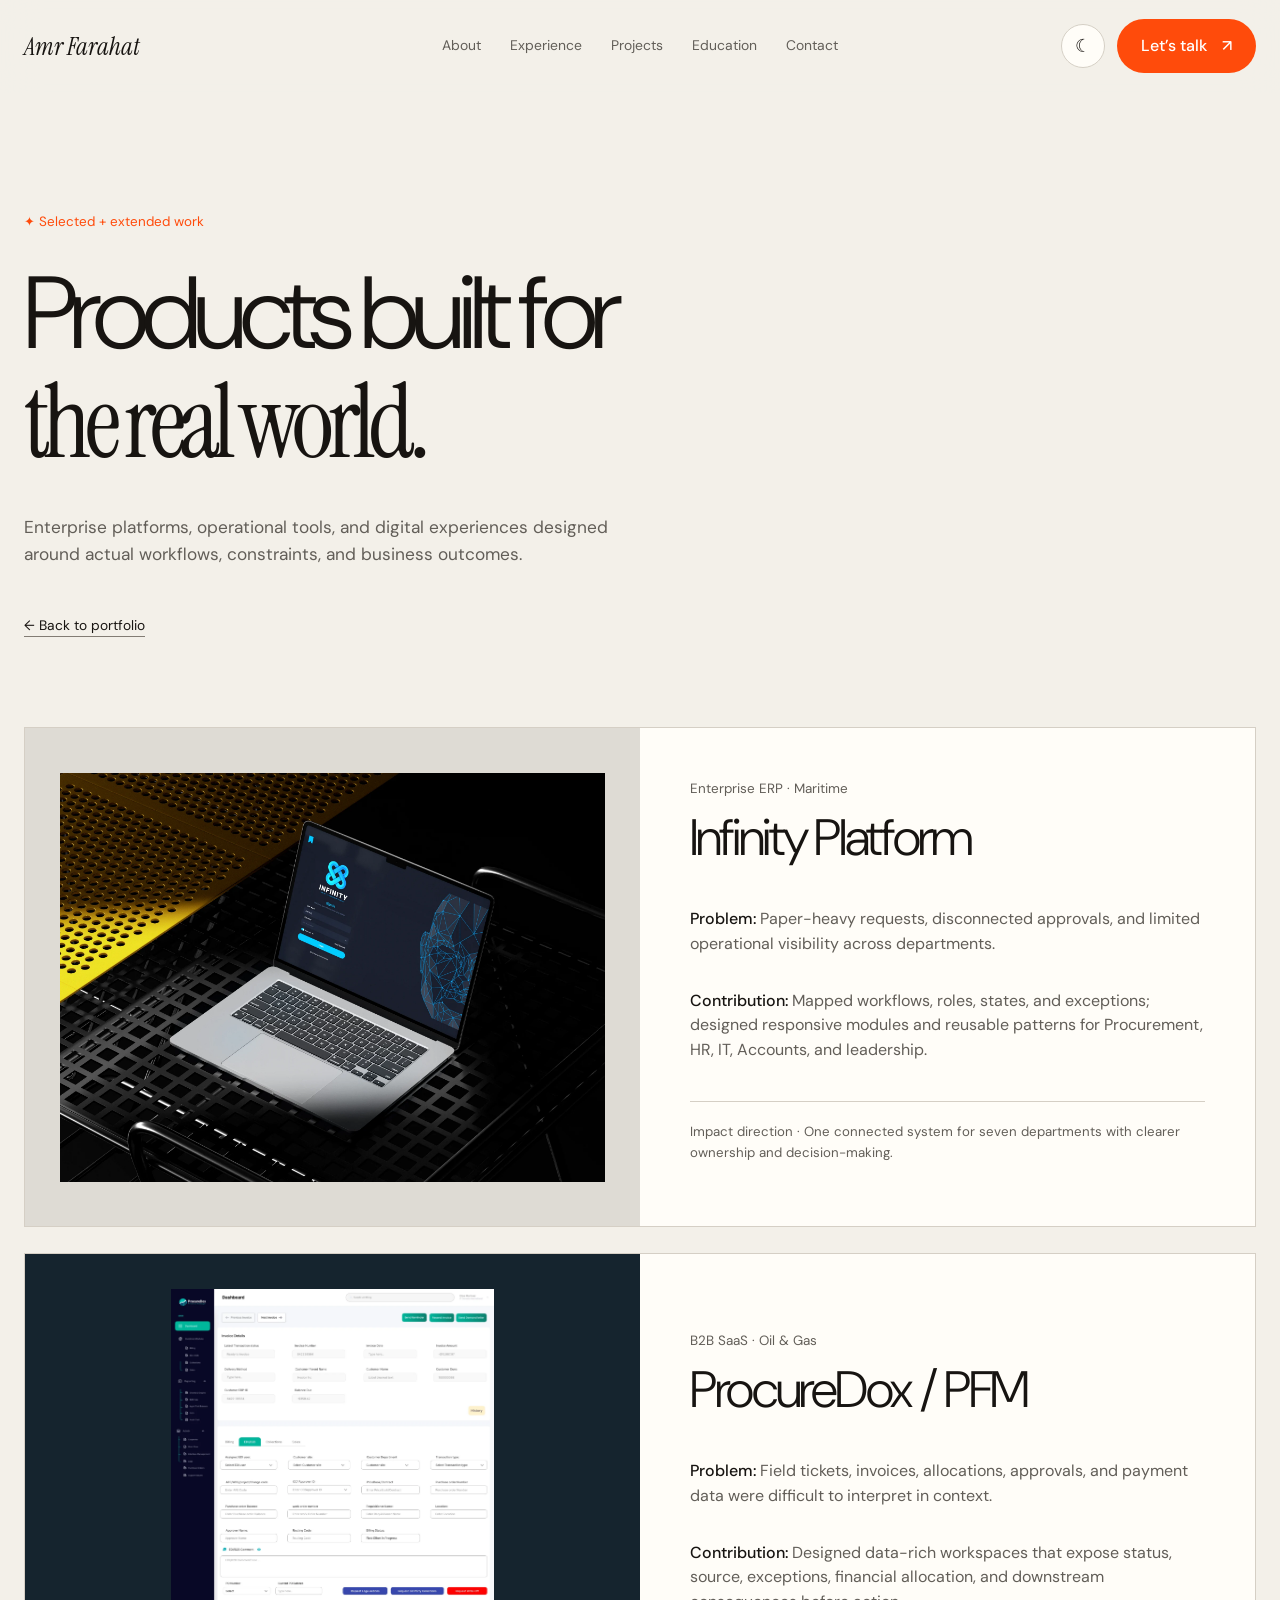
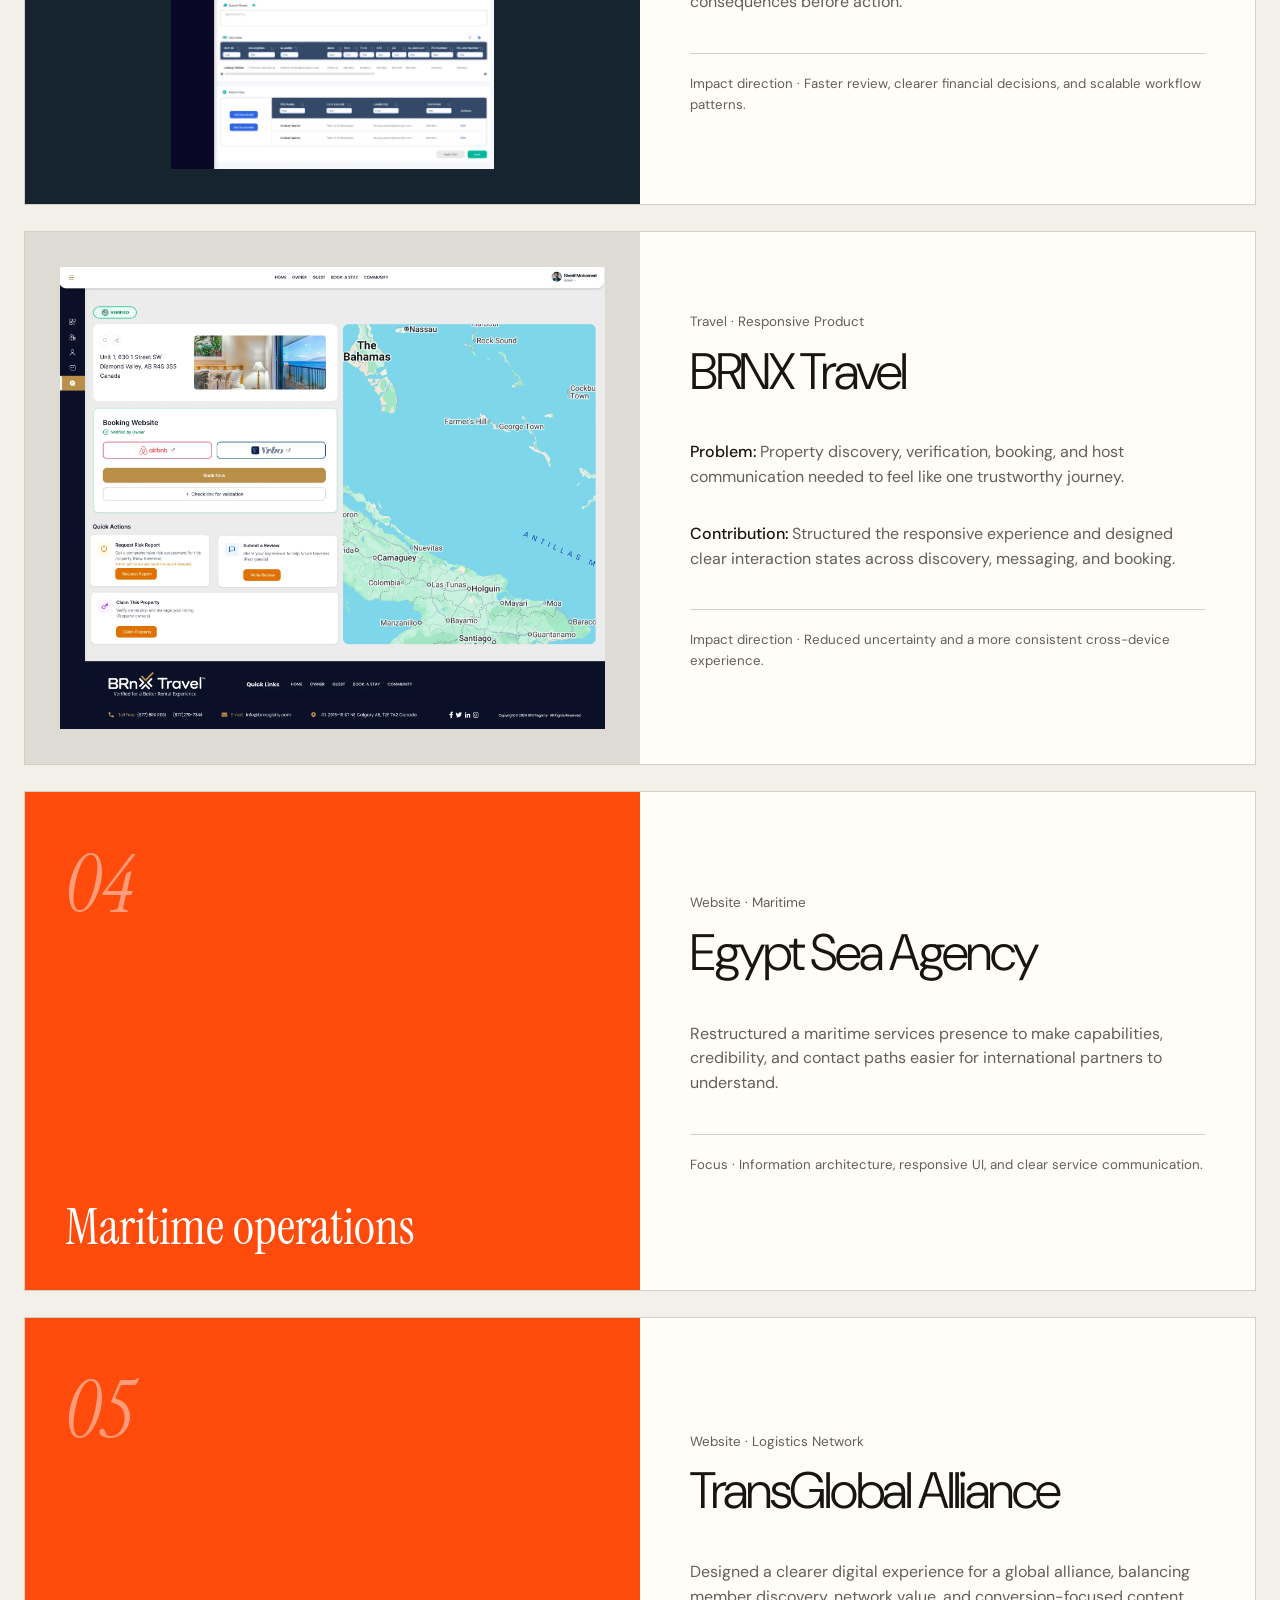
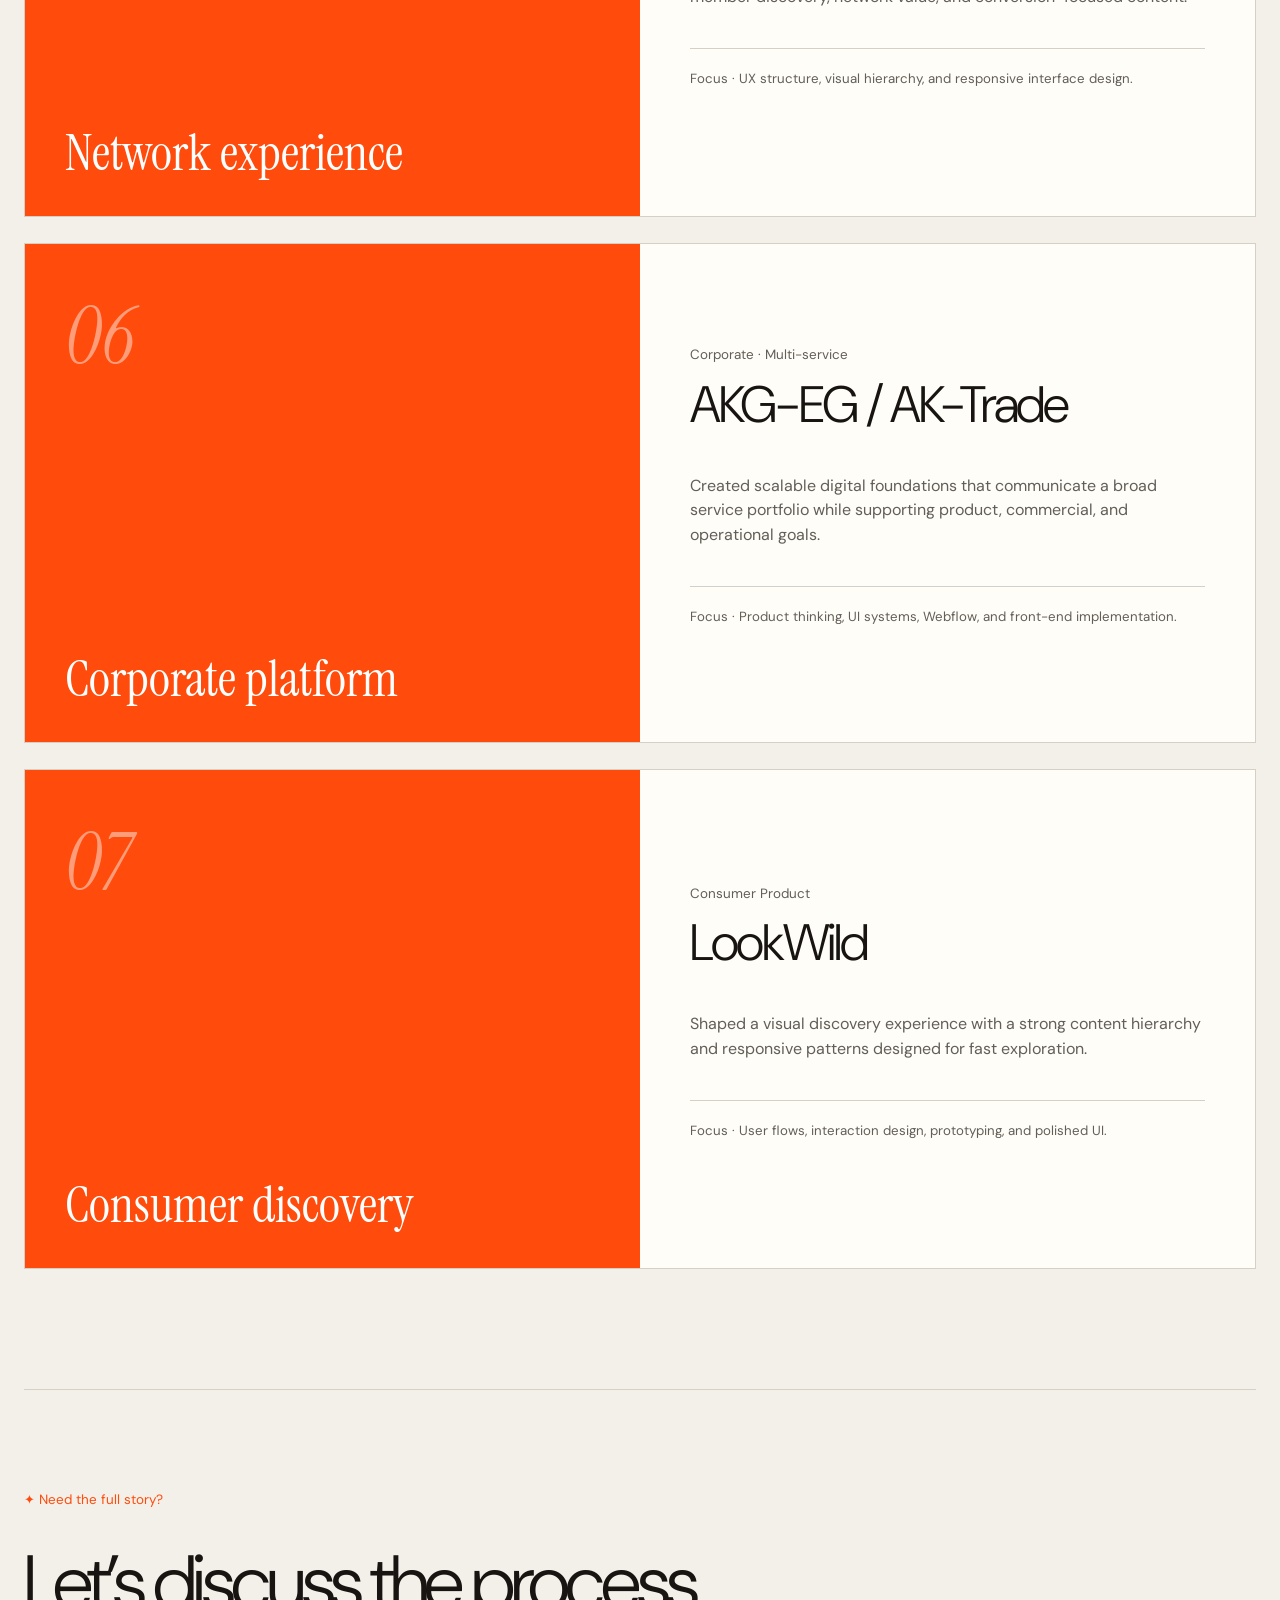
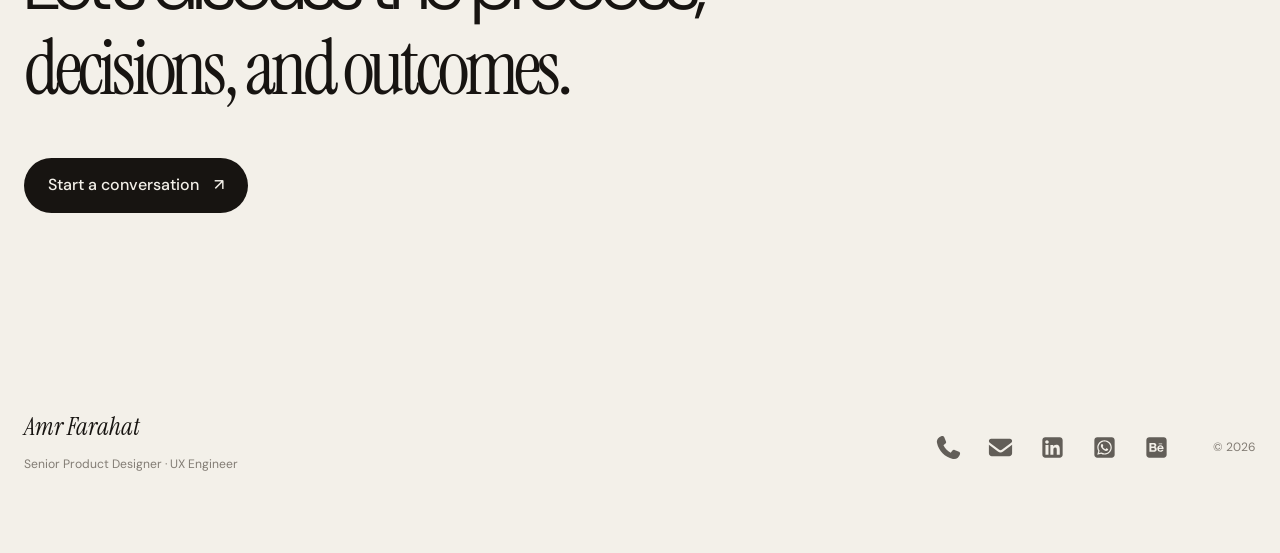
==== commit ae7ae79e: "Improve portfolio loading speed" ====
--- a/projects.html
+++ b/projects.html
@@ -1,10 +1,10 @@
-<!doctype html><html lang="en" data-theme="dark"><head><meta charset="utf-8"/><meta name="viewport" content="width=device-width,initial-scale=1"/><meta name="description" content="Selected product and UX projects by Amr Farahat."/><meta name="theme-color" content="#070707"/><title>Projects — Amr Farahat</title><link rel="preconnect" href="https://fonts.googleapis.com"/><link rel="preconnect" href="https://fonts.gstatic.com" crossorigin/><link href="https://fonts.googleapis.com/css2?family=DM+Sans:wght@300;400;500;600&family=Instrument+Serif:ital@0;1&display=swap" rel="stylesheet"/><link rel="stylesheet" href="styles.css"/><link rel="stylesheet" href="assets/fontawesome/css/fontawesome.min.css"/><link rel="stylesheet" href="assets/fontawesome/css/brands.min.css"/><link rel="stylesheet" href="refinements.css"/><script>try{const t=localStorage.getItem('theme');if(t)document.documentElement.dataset.theme=t;else if(matchMedia('(prefers-color-scheme: light)').matches)document.documentElement.dataset.theme='light'}catch(e){}</script><script src="script.js" defer></script></head><body>
+<!doctype html><html lang="en" data-theme="dark"><head><meta charset="utf-8"/><meta name="viewport" content="width=device-width,initial-scale=1"/><meta name="description" content="Selected product and UX projects by Amr Farahat."/><meta name="theme-color" content="#070707"/><title>Projects — Amr Farahat</title><link rel="preconnect" href="https://fonts.googleapis.com"/><link rel="preconnect" href="https://fonts.gstatic.com" crossorigin/><link href="https://fonts.googleapis.com/css2?family=DM+Sans:wght@300;400;500;600&family=Instrument+Serif:ital@0;1&display=swap" rel="stylesheet"/><link rel="stylesheet" href="styles.css"/><link rel="stylesheet" href="refinements.css"/><script>try{const t=localStorage.getItem('theme');if(t)document.documentElement.dataset.theme=t;else if(matchMedia('(prefers-color-scheme: light)').matches)document.documentElement.dataset.theme='light'}catch(e){}</script><script src="script.js" defer></script></head><body>
 <a class="skip" href="#main">Skip to content</a><header class="site-header" data-header><div class="wrap header-inner"><a class="wordmark" href="index.html">Amr Farahat</a><nav class="nav project-nav" id="nav"><a href="index.html#about">About</a><a href="index.html#experience">Experience</a><a href="index.html#work">Projects</a><a href="index.html#education">Education</a><a href="index.html#contact">Contact</a></nav><button class="menu" type="button" aria-expanded="false" aria-controls="nav" data-menu>Menu</button><div class="header-actions"><button class="theme-toggle" type="button" data-theme-toggle aria-label="Switch theme"><span>☼</span></button><a class="pill orange header-cta" href="index.html#contact">Let’s talk <span>↗</span></a></div></div></header>
 <main id="main" class="projects-page"><section class="projects-hero wrap"><p class="section-tag">✦ Selected + extended work</p><h1>Products built for<br/><em>the real world.</em></h1><p>Enterprise platforms, operational tools, and digital experiences designed around actual workflows, constraints, and business outcomes.</p><a class="case-link" href="index.html#work">← Back to portfolio</a></section>
 <section class="project-library wrap">
-  <article class="library-card reveal" id="infinity"><div class="library-visual"><img src="assets/infinity-hero.png" alt="Infinity maritime ERP"/></div><div><p class="eyebrow">Enterprise ERP · Maritime</p><h2>Infinity Platform</h2><p><b>Problem:</b> Paper-heavy requests, disconnected approvals, and limited operational visibility across departments.</p><p><b>Contribution:</b> Mapped workflows, roles, states, and exceptions; designed responsive modules and reusable patterns for Procurement, HR, IT, Accounts, and leadership.</p><p class="impact">Impact direction · One connected system for seven departments with clearer ownership and decision-making.</p></div></article>
-  <article class="library-card reveal" id="procuredox"><div class="library-visual dark-shot"><img src="assets/procuredox-invoice.png" alt="ProcureDox financial workflow"/></div><div><p class="eyebrow">B2B SaaS · Oil &amp; Gas</p><h2>ProcureDox / PFM</h2><p><b>Problem:</b> Field tickets, invoices, allocations, approvals, and payment data were difficult to interpret in context.</p><p><b>Contribution:</b> Designed data-rich workspaces that expose status, source, exceptions, financial allocation, and downstream consequences before action.</p><p class="impact">Impact direction · Faster review, clearer financial decisions, and scalable workflow patterns.</p></div></article>
-  <article class="library-card reveal" id="brnx"><div class="library-visual"><img src="assets/brnx-travel.jpg" alt="BRNX travel product"/></div><div><p class="eyebrow">Travel · Responsive Product</p><h2>BRNX Travel</h2><p><b>Problem:</b> Property discovery, verification, booking, and host communication needed to feel like one trustworthy journey.</p><p><b>Contribution:</b> Structured the responsive experience and designed clear interaction states across discovery, messaging, and booking.</p><p class="impact">Impact direction · Reduced uncertainty and a more consistent cross-device experience.</p></div></article>
+  <article class="library-card reveal" id="infinity"><div class="library-visual"><img src="assets/infinity-hero.webp" alt="Infinity maritime ERP" loading="lazy" decoding="async"/></div><div><p class="eyebrow">Enterprise ERP · Maritime</p><h2>Infinity Platform</h2><p><b>Problem:</b> Paper-heavy requests, disconnected approvals, and limited operational visibility across departments.</p><p><b>Contribution:</b> Mapped workflows, roles, states, and exceptions; designed responsive modules and reusable patterns for Procurement, HR, IT, Accounts, and leadership.</p><p class="impact">Impact direction · One connected system for seven departments with clearer ownership and decision-making.</p></div></article>
+  <article class="library-card reveal" id="procuredox"><div class="library-visual dark-shot"><img src="assets/procuredox-invoice.webp" alt="ProcureDox financial workflow" loading="lazy" decoding="async"/></div><div><p class="eyebrow">B2B SaaS · Oil &amp; Gas</p><h2>ProcureDox / PFM</h2><p><b>Problem:</b> Field tickets, invoices, allocations, approvals, and payment data were difficult to interpret in context.</p><p><b>Contribution:</b> Designed data-rich workspaces that expose status, source, exceptions, financial allocation, and downstream consequences before action.</p><p class="impact">Impact direction · Faster review, clearer financial decisions, and scalable workflow patterns.</p></div></article>
+  <article class="library-card reveal" id="brnx"><div class="library-visual"><img src="assets/brnx-travel.webp" alt="BRNX travel product" loading="lazy" decoding="async"/></div><div><p class="eyebrow">Travel · Responsive Product</p><h2>BRNX Travel</h2><p><b>Problem:</b> Property discovery, verification, booking, and host communication needed to feel like one trustworthy journey.</p><p><b>Contribution:</b> Structured the responsive experience and designed clear interaction states across discovery, messaging, and booking.</p><p class="impact">Impact direction · Reduced uncertainty and a more consistent cross-device experience.</p></div></article>
   <article class="library-card reveal"><div class="library-placeholder"><span>04</span><strong>Maritime operations</strong></div><div><p class="eyebrow">Website · Maritime</p><h2>Egypt Sea Agency</h2><p>Restructured a maritime services presence to make capabilities, credibility, and contact paths easier for international partners to understand.</p><p class="impact">Focus · Information architecture, responsive UI, and clear service communication.</p></div></article>
   <article class="library-card reveal"><div class="library-placeholder"><span>05</span><strong>Network experience</strong></div><div><p class="eyebrow">Website · Logistics Network</p><h2>TransGlobal Alliance</h2><p>Designed a clearer digital experience for a global alliance, balancing member discovery, network value, and conversion-focused content.</p><p class="impact">Focus · UX structure, visual hierarchy, and responsive interface design.</p></div></article>
   <article class="library-card reveal"><div class="library-placeholder"><span>06</span><strong>Corporate platform</strong></div><div><p class="eyebrow">Corporate · Multi-service</p><h2>AKG-EG / AK-Trade</h2><p>Created scalable digital foundations that communicate a broad service portfolio while supporting product, commercial, and operational goals.</p><p class="impact">Focus · Product thinking, UI systems, Webflow, and front-end implementation.</p></div></article>
--- a/styles.css
+++ b/styles.css
@@ -1,1093 +1,17 @@
-:root {
-  --bg: #070707;
-  --surface: #101010;
-  --surface-2: #171717;
-  --text: #f5f4f1;
-  --muted: #a09f9a;
-  --soft: #7b7a76;
-  --line: #292929;
-  --orange: #ff4b0b;
-  --orange-soft: #321207;
-  --header: rgba(7, 7, 7, 0.82);
-  --shadow: 0 28px 90px rgba(0, 0, 0, 0.35);
-  --serif: "Instrument Serif", Georgia, serif;
-  --sans: "DM Sans", Arial, sans-serif;
-  color-scheme: dark;
-}
-html[data-theme="light"] {
-  --bg: #f3f0e9;
-  --surface: #fffdf8;
-  --surface-2: #e8e3da;
-  --text: #171411;
-  --muted: #625e58;
-  --soft: #827c74;
-  --line: #d5cfc5;
-  --orange-soft: #ffdacc;
-  --header: rgba(243, 240, 233, 0.86);
-  --shadow: 0 25px 75px rgba(61, 45, 33, 0.14);
-  color-scheme: light;
-}
-* {
-  box-sizing: border-box;
-}
-html {
-  scroll-behavior: smooth;
-  scroll-padding-top: 100px;
-}
-body {
-  margin: 0;
-  background: var(--bg);
-  color: var(--text);
-  font: 16px/1.55 var(--sans);
-  transition:
-    background 0.35s,
-    color 0.35s;
-}
-body,
-button,
-a {
-  font-family: var(--sans);
-}
-img {
-  display: block;
-  width: 100%;
-}
-a {
-  color: inherit;
-}
-.wrap {
-  width: min(1440px, calc(100% - 48px));
-  margin-inline: auto;
-}
-[hidden] {
-  display: none !important;
-}
-.skip {
-  position: fixed;
-  left: 16px;
-  top: -60px;
-  z-index: 200;
-  background: var(--text);
-  color: var(--bg);
-  padding: 10px;
-}
-.skip:focus {
-  top: 16px;
-}
-.loader {
-  position: fixed;
-  inset: 0;
-  z-index: 199;
-  display: grid;
-  place-items: center;
-  background: var(--orange);
-  color: #fff;
-  pointer-events: none;
-  animation: loaderOut 0.65s 0.7s forwards;
-}
-.loader span {
-  font: italic 4rem var(--serif);
-}
-@keyframes loaderOut {
-  to {
-    opacity: 0;
-    visibility: hidden;
-    transform: translateY(-100%);
-  }
-}
-.site-header {
-  position: fixed;
-  inset: 0 0 auto;
-  z-index: 100;
-  border-bottom: 1px solid transparent;
-  background: var(--header);
-  backdrop-filter: blur(18px);
-  transition:
-    transform 0.35s ease,
-    border-color 0.25s;
-}
-.site-header.scrolled {
-  border-color: var(--line);
-}
-.site-header.nav-hidden {
-  transform: translateY(-110%);
-}
-.header-inner {
-  height: 92px;
-  display: grid;
-  grid-template-columns: 1fr auto 1fr;
-  align-items: center;
-  gap: 28px;
-}
-.wordmark {
-  font: italic 1.55rem var(--serif);
-  text-decoration: none;
-  white-space: nowrap;
-}
-.nav {
-  display: flex;
-  gap: 29px;
-}
-.nav a,
-.hero-socials a,
-.footer a {
-  text-decoration: none;
-  transition: color 0.2s;
-}
-.nav a {
-  color: var(--muted);
-  font-size: 0.87rem;
-}
-.nav a:hover,
-.nav a:focus-visible,
-.hero-socials a:hover,
-.footer a:hover {
-  color: var(--orange);
-}
-.header-actions {
-  justify-self: end;
-  display: flex;
-  align-items: center;
-  gap: 12px;
-}
-.theme-toggle,
-.menu,
-.slider-controls button {
-  border: 1px solid var(--line);
-  background: var(--surface);
-  color: var(--text);
-  cursor: pointer;
-}
-.theme-toggle {
-  width: 44px;
-  height: 44px;
-  border-radius: 50%;
-  font-size: 1.1rem;
-  transition: 0.2s;
-}
-.theme-toggle:hover {
-  border-color: var(--orange);
-  color: var(--orange);
-  transform: rotate(14deg);
-}
-.menu {
-  display: none;
-  padding: 10px 14px;
-  border-radius: 99px;
-}
-.pill {
-  display: inline-flex;
-  align-items: center;
-  justify-content: center;
-  gap: 15px;
-  padding: 14px 23px;
-  border: 1px solid transparent;
-  border-radius: 999px;
-  text-decoration: none;
-  font-weight: 500;
-  transition:
-    color 0.25s,
-    background 0.25s,
-    border-color 0.25s,
-    transform 0.25s;
-}
-.pill:hover {
-  transform: translateY(-2px);
-}
-.pill.orange {
-  background: var(--orange);
-  color: #fff;
-}
-.pill.orange:hover {
-  background: var(--text);
-  color: var(--bg);
-}
-.pill.light {
-  background: var(--text);
-  color: var(--bg);
-}
-.pill.light:hover {
-  background: var(--orange);
-  color: #fff;
-}
-.pill.outline {
-  border-color: var(--line);
-  background: transparent;
-  color: var(--text);
-}
-.pill.outline:hover {
-  border-color: var(--orange);
-  background: var(--orange);
-  color: #fff;
-}
-.pill.compact {
-  padding: 11px 18px;
-  font-size: 0.87rem;
-}
-.hero-full {
-  --copy-y: 0px;
-  --copy-opacity: 1;
-  --portrait-y: 0px;
-  --portrait-scale: 1;
-  position: relative;
-  min-height: 100svh;
-  padding-top: 92px;
-  overflow: hidden;
-  isolation: isolate;
-}
-.hero-background {
-  position: absolute;
-  inset: 0;
-  z-index: -2;
-  background: linear-gradient(
-    120deg,
-    var(--bg) 0%,
-    var(--bg) 52%,
-    var(--orange-soft) 100%
-  );
-}
-.hero-grid {
-  position: absolute;
-  inset: 0;
-  opacity: 0.2;
-  background-image:
-    linear-gradient(
-      color-mix(in srgb, var(--text) 5%, transparent) 1px,
-      transparent 1px
-    ),
-    linear-gradient(
-      90deg,
-      color-mix(in srgb, var(--text) 5%, transparent) 1px,
-      transparent 1px
-    );
-  background-size: 64px 64px;
-  mask-image: linear-gradient(to right, #000, transparent 80%);
-}
-.orb {
-  position: absolute;
-  border-radius: 50%;
-  filter: blur(55px);
-  background: radial-gradient(circle, rgba(255, 75, 11, 0.7), transparent 68%);
-}
-.orb-one {
-  width: 44vw;
-  height: 32vw;
-  left: 14%;
-  bottom: -22%;
-  transform: translate3d(var(--orb-one-x, 0), var(--orb-one-y, 0), 0);
-}
-.orb-two {
-  width: 27vw;
-  height: 25vw;
-  right: 0;
-  top: 20%;
-  opacity: 0.3;
-  transform: translate3d(var(--orb-two-x, 0), var(--orb-two-y, 0), 0);
-}
-.hero-layout {
-  min-height: calc(100svh - 92px);
-  display: grid;
-  grid-template-columns: minmax(0, 0.93fr) minmax(460px, 1.07fr);
-  align-items: center;
-  gap: 2vw;
-}
-.hero-copy {
-  z-index: 3;
-  padding: 5vh 0;
-  will-change: transform, opacity;
-}
-.hero-copy.visible {
-  transform: translate3d(0, var(--copy-y), 0);
-  opacity: var(--copy-opacity);
-}
-.label,
-.section-tag,
-.eyebrow {
-  color: var(--orange);
-  font-size: 0.84rem;
-  margin: 0;
-}
-.label i {
-  display: inline-block;
-  width: 7px;
-  height: 7px;
-  margin-right: 8px;
-  border-radius: 50%;
-  background: var(--orange);
-}
-.hero h1 {
-  max-width: 760px;
-  margin: 25px 0 27px;
-  font-size: clamp(3.6rem, 5.55vw, 6.15rem);
-  font-weight: 300;
-  line-height: 0.91;
-  letter-spacing: -0.067em;
-}
-.hero h1 em,
-.section h2 em,
-.contact h2 em {
-  font: 400 1.03em/0.88 var(--serif);
-}
-.intro {
-  max-width: 600px;
-  color: var(--muted);
-  font-size: clamp(1rem, 1.05vw, 1.12rem);
-}
-.actions {
-  display: flex;
-  gap: 14px;
-  margin-top: 34px;
-}
-.hero-socials {
-  display: flex;
-  gap: 25px;
-  margin-top: 27px;
-  color: var(--soft);
-  font-size: 0.8rem;
-}
-.portrait {
-  height: calc(100svh - 92px);
-  position: relative;
-  align-self: end;
-  will-change: transform;
-}
-.portrait.visible {
-  transform: translate3d(0, var(--portrait-y), 0) scale(var(--portrait-scale));
-}
-.portrait img {
-  height: 100%;
-  object-fit: contain;
-  object-position: center bottom;
-  position: relative;
-  z-index: 2;
-  filter: contrast(1.04);
-  mask-image: linear-gradient(
-    to bottom,
-    #000 82%,
-    rgba(0, 0, 0, 0.9) 92%,
-    transparent 100%
-  );
-}
-.portrait-ring {
-  position: absolute;
-  width: min(37vw, 560px);
-  aspect-ratio: 1;
-  border: 1px solid color-mix(in srgb, var(--orange) 34%, transparent);
-  border-radius: 50%;
-  right: 3%;
-  top: 15%;
-  z-index: 0;
-}
-.portrait-ring::after {
-  content: "";
-  position: absolute;
-  inset: 13%;
-  border: 1px solid color-mix(in srgb, var(--text) 10%, transparent);
-  border-radius: 50%;
-}
-.availability {
-  position: absolute;
-  right: 4%;
-  bottom: 7%;
-  z-index: 4;
-  display: flex;
-  align-items: center;
-  gap: 10px;
-  padding: 10px 14px;
-  border: 1px solid color-mix(in srgb, var(--text) 14%, transparent);
-  border-radius: 99px;
-  background: color-mix(in srgb, var(--bg) 70%, transparent);
-  backdrop-filter: blur(12px);
-  font-size: 0.72rem;
-}
-.availability i {
-  width: 8px;
-  height: 8px;
-  border-radius: 50%;
-  background: #5dde77;
-  box-shadow: 0 0 0 6px rgba(93, 222, 119, 0.12);
-}
-.marquee {
-  min-height: 70px;
-  display: flex;
-  align-items: center;
-  border-block: 1px solid var(--line);
-  overflow: hidden;
-  white-space: nowrap;
-  background: var(--surface);
-}
-.marquee-track {
-  display: flex;
-  width: max-content;
-  animation: marqueeLoop 34s linear infinite;
-  will-change: transform;
-}
-.marquee-group {
-  display: flex;
-  align-items: center;
-  flex: none;
-  padding-right: 35px;
-  color: var(--soft);
-  font-size: 0.77rem;
-  text-transform: uppercase;
-  letter-spacing: 0.12em;
-}
-.marquee i {
-  color: var(--orange);
-  margin: 0 34px;
-}
-@keyframes marqueeLoop {
-  to {
-    transform: translate3d(-50%, 0, 0);
-  }
-}
-.section {
-  padding: 130px 0;
-}
-.section-tag {
-  margin-bottom: 38px;
-}
-.about-grid {
-  display: grid;
-  grid-template-columns: 1.2fr 0.8fr;
-  gap: 105px;
-}
-.about h2,
-.section-title h2 {
-  font-size: clamp(3rem, 5.25vw, 5.2rem);
-  font-weight: 300;
-  line-height: 1;
-  letter-spacing: -0.055em;
-  margin: 0;
-}
-.about-body {
-  color: var(--muted);
-  padding-top: 8px;
-}
-.about-body > p {
-  font-size: 1.05rem;
-  margin-top: 0;
-}
-.metrics {
-  display: grid;
-  grid-template-columns: repeat(3, 1fr);
-  gap: 18px;
-  margin-top: 48px;
-}
-.metrics div {
-  display: flex;
-  flex-direction: column;
-}
-.metrics strong {
-  color: var(--text);
-  font-size: 2.3rem;
-  font-weight: 400;
-  line-height: 1;
-}
-.metrics span {
-  margin-top: 9px;
-  color: var(--soft);
-  font-size: 0.7rem;
-}
-.services {
-  border-top: 1px solid var(--line);
-}
-.section-title {
-  display: flex;
-  align-items: end;
-  justify-content: space-between;
-  gap: 70px;
-}
-.section-title > p,
-.work-intro {
-  max-width: 430px;
-  color: var(--muted);
-}
-.services-list {
-  margin-top: 75px;
-  border-top: 1px solid var(--line);
-}
-.services-list article {
-  display: grid;
-  grid-template-columns: 70px 1fr 380px;
-  align-items: center;
-  gap: 20px;
-  padding: 31px 0;
-  border-bottom: 1px solid var(--line);
-  transition:
-    padding 0.25s,
-    background 0.25s;
-}
-.services-list article:hover {
-  padding-inline: 18px;
-  background: var(--surface);
-}
-.services-list article > span {
-  color: var(--orange);
-  font-size: 0.72rem;
-}
-.services-list h3 {
-  font-size: 2.1rem;
-  font-weight: 300;
-  margin: 0;
-}
-.services-list h3 em {
-  font-family: var(--serif);
-  font-weight: 400;
-}
-.services-list p {
-  color: var(--muted);
-  margin: 0;
-  font-size: 0.9rem;
-}
-.work {
-  background: var(--surface);
-  border-block: 1px solid var(--line);
-}
-.centered {
-  align-items: center;
-}
-.work-intro p {
-  margin: 0 0 22px;
-}
-.project-stage {
-  position: relative;
-  min-height: 680px;
-  margin-top: 70px;
-}
-.project-slide {
-  display: none;
-  grid-template-columns: 1.18fr 0.82fr;
-  min-height: 625px;
-  background: var(--bg);
-  border: 1px solid var(--line);
-  box-shadow: var(--shadow);
-}
-.project-slide.active {
-  display: grid;
-  animation: slideIn 0.45s ease both;
-}
-@keyframes slideIn {
-  from {
-    opacity: 0;
-    transform: translateY(12px);
-  }
-  to {
-    opacity: 1;
-    transform: none;
-  }
-}
-.project-shot {
-  min-width: 0;
-  display: grid;
-  place-items: center;
-  overflow: hidden;
-  padding: 42px;
-  background: #dedbd4;
-}
-.project-shot img {
-  max-height: 530px;
-  object-fit: contain;
-}
-.project-shot.procure {
-  background: #162530;
-}
-.project-shot.brnx {
-  background: #d8d1c2;
-}
-.project-detail {
-  padding: 55px 48px;
-  display: flex;
-  flex-direction: column;
-  justify-content: center;
-}
-.project-detail h3 {
-  margin: 22px 0;
-  font-size: clamp(3rem, 4.4vw, 4.7rem);
-  font-weight: 300;
-  line-height: 0.85;
-  letter-spacing: -0.05em;
-}
-.project-detail > p {
-  color: var(--muted);
-}
-.project-detail dl {
-  display: grid;
-  grid-template-columns: 1fr 1fr;
-  gap: 15px;
-  margin: 24px 0;
-}
-.project-detail dt {
-  color: var(--soft);
-  font-size: 0.7rem;
-  text-transform: uppercase;
-}
-.project-detail dd {
-  margin: 4px 0 0;
-  font-size: 0.78rem;
-}
-.case-brief {
-  padding-top: 18px;
-  border-top: 1px solid var(--line);
-  font-size: 0.82rem;
-}
-.case-link {
-  width: max-content;
-  margin-top: 8px;
-  color: var(--text);
-  text-decoration: none;
-  border-bottom: 1px solid var(--soft);
-  font-size: 0.86rem;
-}
-.case-link:hover {
-  color: var(--orange);
-  border-color: var(--orange);
-}
-.slider-controls {
-  position: absolute;
-  right: 28px;
-  bottom: 25px;
-  display: flex;
-  align-items: center;
-  gap: 14px;
-}
-.slider-controls button {
-  width: 39px;
-  height: 39px;
-  border-radius: 50%;
-}
-.slider-controls button:hover {
-  background: var(--orange);
-  border-color: var(--orange);
-  color: #fff;
-}
-.slider-controls span {
-  font-size: 0.72rem;
-  color: var(--soft);
-}
-.slider-controls b {
-  color: var(--text);
-}
-.work-more {
-  display: flex;
-  justify-content: center;
-  margin-top: 35px;
-}
-.experience {
-  border-bottom: 1px solid var(--line);
-}
-.career {
-  margin-top: 72px;
-  display: grid;
-  gap: 16px;
-}
-.career-card {
-  position: relative;
-  display: grid;
-  grid-template-columns: 190px 1fr auto;
-  gap: 42px;
-  padding: 38px;
-  border: 1px solid var(--line);
-  background: var(--surface);
-  transition:
-    transform 0.25s,
-    border-color 0.25s;
-}
-.career-card:hover {
-  transform: translateX(8px);
-  border-color: var(--orange);
-}
-.career-date {
-  color: var(--soft);
-  font-size: 0.78rem;
-  padding-top: 5px;
-}
-.career-card h3 {
-  font-size: 1.9rem;
-  font-weight: 400;
-  margin: 8px 0 12px;
-}
-.career-card p:last-child {
-  max-width: 720px;
-  color: var(--muted);
-  margin: 0;
-}
-.career-no {
-  font: italic 3rem var(--serif);
-  color: var(--line);
-}
-.education {
-  background: var(--surface);
-}
-.education-grid {
-  display: grid;
-  grid-template-columns: 1fr 1fr;
-  gap: 18px;
-  margin-top: 70px;
-}
-.education-primary,
-.certifications {
-  border: 1px solid var(--line);
-  background: var(--bg);
-  padding: 42px;
-}
-.education-primary > span,
-.certifications article > span {
-  color: var(--orange);
-  font-size: 0.74rem;
-}
-.education-primary h3 {
-  font: 400 clamp(2.5rem, 4vw, 4.2rem)/0.95 var(--serif);
-  margin: 55px 0 18px;
-}
-.education-primary p,
-.certifications p {
-  color: var(--muted);
-}
-.mini-title {
-  margin: 0;
-  color: var(--orange) !important;
-  font-size: 0.75rem;
-  text-transform: uppercase;
-  letter-spacing: 0.12em;
-}
-.certifications article {
-  display: grid;
-  grid-template-columns: 95px 1fr;
-  gap: 20px;
-  padding: 27px 0;
-  border-bottom: 1px solid var(--line);
-}
-.certifications article:last-child {
-  border: 0;
-}
-.certifications h3 {
-  font-size: 1.25rem;
-  font-weight: 400;
-  margin: 0;
-}
-.certifications article p {
-  margin: 8px 0 0;
-  font-size: 0.85rem;
-}
-.contact {
-  padding: 125px 0;
-  background: var(--orange);
-  color: #fff;
-}
-.contact .section-tag {
-  color: #fff;
-}
-.contact-inner {
-  display: grid;
-  grid-template-columns: 1.15fr 0.85fr;
-  gap: 100px;
-  align-items: end;
-}
-.contact h2 {
-  font-size: clamp(4rem, 7vw, 7rem);
-  font-weight: 300;
-  line-height: 0.85;
-  letter-spacing: -0.06em;
-  margin: 28px 0;
-}
-.contact-copy > p:not(.section-tag) {
-  max-width: 500px;
-}
-.contact .pill.light {
-  background: #fff;
-  color: #111;
-}
-.contact .pill.light:hover {
-  background: #111;
-  color: #fff;
-}
-.contact-card {
-  padding: 34px;
-  border: 1px solid rgba(255, 255, 255, 0.35);
-  background: rgba(0, 0, 0, 0.1);
-  backdrop-filter: blur(10px);
-}
-.contact-card .mini-title {
-  color: #fff !important;
-}
-.contact-card ul {
-  list-style: none;
-  padding: 0;
-  margin: 28px 0;
-}
-.contact-card li {
-  padding: 12px 0;
-  border-bottom: 1px solid rgba(255, 255, 255, 0.24);
-}
-.contact-card a {
-  text-decoration: none;
-  font-size: 0.82rem;
-}
-.footer {
-  min-height: 210px;
-  display: grid;
-  grid-template-columns: 1.25fr 1fr 1fr auto;
-  align-items: center;
-  gap: 35px;
-}
-.footer p {
-  color: var(--soft);
-  font-size: 0.76rem;
-}
-.footer-contact,
-.footer-social {
-  display: flex;
-  flex-direction: column;
-  align-items: flex-start;
-  gap: 8px;
-  font-size: 0.8rem;
-}
-.footer > span {
-  color: var(--soft);
-  font-size: 0.75rem;
-}
-.reveal {
-  opacity: 0;
-  transform: translateY(26px);
-  transition:
-    opacity 0.75s ease,
-    transform 0.75s ease;
-}
-.reveal.visible {
-  opacity: 1;
-  transform: none;
-}
-@media (max-width: 1000px) {
-  .nav {
-    gap: 18px;
-  }
-  .header-cta {
-    display: none;
-  }
-  .hero-layout {
-    grid-template-columns: 1fr 0.85fr;
-  }
-  .hero h1 {
-    font-size: clamp(3.35rem, 6.4vw, 5.2rem);
-  }
-  .about-grid {
-    gap: 55px;
-  }
-  .services-list article {
-    grid-template-columns: 55px 1fr 310px;
-  }
-  .project-detail {
-    padding: 42px 30px;
-  }
-  .contact-inner {
-    gap: 50px;
-  }
-}
-@media (max-width: 800px) {
-  .wrap {
-    width: min(100% - 30px, 1240px);
-  }
-  .header-inner {
-    height: 76px;
-    grid-template-columns: 1fr auto auto;
-  }
-  .menu {
-    display: block;
-  }
-  .nav {
-    position: absolute;
-    left: 15px;
-    right: 15px;
-    top: 82px;
-    display: none;
-    flex-direction: column;
-    gap: 0;
-    padding: 12px;
-    border: 1px solid var(--line);
-    background: var(--surface);
-    box-shadow: var(--shadow);
-  }
-  .nav.open {
-    display: flex;
-  }
-  .nav a {
-    padding: 13px;
-  }
-  .header-actions {
-    grid-column: 2;
-    grid-row: 1;
-  }
-  .theme-toggle {
-    width: 40px;
-    height: 40px;
-  }
-  .menu {
-    grid-column: 3;
-    grid-row: 1;
-  }
-  .hero-full {
-    padding-top: 76px;
-  }
-  .hero-layout {
-    grid-template-columns: 1fr;
-    min-height: auto;
-  }
-  .hero-copy {
-    padding: 70px 0 25px;
-  }
-  .hero h1 {
-    font-size: clamp(3rem, 12vw, 5rem);
-  }
-  .portrait {
-    height: 61svh;
-    min-height: 480px;
-  }
-  .portrait-ring {
-    width: 70vw;
-    right: 10%;
-  }
-  .availability {
-    right: 2%;
-    bottom: 4%;
-  }
-  .section {
-    padding: 90px 0;
-  }
-  .about-grid,
-  .section-title,
-  .contact-inner {
-    display: grid;
-    grid-template-columns: 1fr;
-    gap: 42px;
-  }
-  .metrics {
-    margin-top: 35px;
-  }
-  .services-list article {
-    grid-template-columns: 42px 1fr;
-  }
-  .services-list article p {
-    grid-column: 2;
-  }
-  .project-stage {
-    min-height: 0;
-  }
-  .project-slide {
-    grid-template-columns: 1fr;
-  }
-  .project-shot {
-    min-height: 420px;
-  }
-  .project-detail {
-    padding: 38px 26px 88px;
-  }
-  .career-card {
-    grid-template-columns: 1fr;
-    gap: 12px;
-  }
-  .career-no {
-    position: absolute;
-    right: 25px;
-    top: 25px;
-  }
-  .education-grid {
-    grid-template-columns: 1fr;
-  }
-  .footer {
-    grid-template-columns: 1fr 1fr;
-    padding: 55px 0;
-  }
-  .footer > span {
-    text-align: right;
-  }
-}
-@media (max-width: 520px) {
-  .hero-copy {
-    padding-top: 52px;
-  }
-  .hero h1 {
-    font-size: clamp(2.75rem, 13.5vw, 4.2rem);
-  }
-  .actions {
-    align-items: stretch;
-    flex-direction: column;
-  }
-  .actions .pill {
-    width: 100%;
-  }
-  .hero-socials {
-    justify-content: space-between;
-    gap: 8px;
-  }
-  .portrait {
-    height: 52svh;
-    min-height: 410px;
-  }
-  .availability {
-    font-size: 0.63rem;
-  }
-  .marquee {
-    min-height: 61px;
-  }
-  .about h2,
-  .section-title h2 {
-    font-size: clamp(2.65rem, 12vw, 4rem);
-  }
-  .metrics {
-    gap: 8px;
-  }
-  .metrics strong {
-    font-size: 1.8rem;
-  }
-  .metrics span {
-    font-size: 0.62rem;
-  }
-  .services-list h3 {
-    font-size: 1.65rem;
-  }
-  .project-shot {
-    min-height: 310px;
-    padding: 24px;
-  }
-  .project-detail h3 {
-    font-size: 3rem;
-  }
-  .career-card,
-  .education-primary,
-  .certifications {
-    padding: 27px;
-  }
-  .contact {
-    padding: 90px 0;
-  }
-  .contact h2 {
-    font-size: 3.8rem;
-  }
-  .footer {
-    grid-template-columns: 1fr;
-  }
-  .footer > span {
-    text-align: left;
-  }
-}
-@media (prefers-reduced-motion: reduce) {
-  html {
-    scroll-behavior: auto;
-  }
-  .loader {
-    display: none;
-  }
-  .reveal {
-    opacity: 1;
-    transform: none;
-  }
-  .marquee-track {
-    animation: none !important;
-  }
-  .hero-copy.visible,
-  .portrait.visible {
-    transform: none !important;
-    opacity: 1 !important;
-  }
-}
+:root{--bg:#070707;--surface:#101010;--surface-2:#171717;--text:#f5f4f1;--muted:#a09f9a;--soft:#7b7a76;--line:#292929;--orange:#ff4b0b;--orange-soft:#321207;--header:rgba(7,7,7,.82);--shadow:0 28px 90px rgba(0,0,0,.35);--serif:"Instrument Serif",Georgia,serif;--sans:"DM Sans",Arial,sans-serif;color-scheme:dark}
+html[data-theme="light"]{--bg:#f3f0e9;--surface:#fffdf8;--surface-2:#e8e3da;--text:#171411;--muted:#625e58;--soft:#827c74;--line:#d5cfc5;--orange-soft:#ffdacc;--header:rgba(243,240,233,.86);--shadow:0 25px 75px rgba(61,45,33,.14);color-scheme:light}
+*{box-sizing:border-box}html{scroll-behavior:smooth;scroll-padding-top:100px}body{margin:0;background:var(--bg);color:var(--text);font:16px/1.55 var(--sans);transition:background .35s,color .35s}body,button,a{font-family:var(--sans)}img{display:block;width:100%}a{color:inherit}.wrap{width:min(1240px,calc(100% - 48px));margin-inline:auto}[hidden]{display:none!important}.skip{position:fixed;left:16px;top:-60px;z-index:200;background:var(--text);color:var(--bg);padding:10px}.skip:focus{top:16px}.loader{position:fixed;inset:0;z-index:199;display:grid;place-items:center;background:var(--orange);color:#fff;pointer-events:none;animation:loaderOut .35s .15s forwards}.loader span{font:italic 4rem var(--serif)}@keyframes loaderOut{to{opacity:0;visibility:hidden;transform:translateY(-100%)}}
+.site-header{position:fixed;inset:0 0 auto;z-index:100;border-bottom:1px solid transparent;background:var(--header);backdrop-filter:blur(18px);transition:transform .35s ease,border-color .25s}.site-header.scrolled{border-color:var(--line)}.site-header.nav-hidden{transform:translateY(-110%)}.header-inner{height:92px;display:grid;grid-template-columns:1fr auto 1fr;align-items:center;gap:28px}.wordmark{font:italic 1.55rem var(--serif);text-decoration:none;white-space:nowrap}.nav{display:flex;gap:29px}.nav a,.hero-socials a,.footer a{text-decoration:none;transition:color .2s}.nav a{color:var(--muted);font-size:.87rem}.nav a:hover,.nav a:focus-visible,.hero-socials a:hover,.footer a:hover{color:var(--orange)}.header-actions{justify-self:end;display:flex;align-items:center;gap:12px}.theme-toggle,.menu,.slider-controls button{border:1px solid var(--line);background:var(--surface);color:var(--text);cursor:pointer}.theme-toggle{width:44px;height:44px;border-radius:50%;font-size:1.1rem;transition:.2s}.theme-toggle:hover{border-color:var(--orange);color:var(--orange);transform:rotate(14deg)}.menu{display:none;padding:10px 14px;border-radius:99px}
+.pill{display:inline-flex;align-items:center;justify-content:center;gap:15px;padding:14px 23px;border:1px solid transparent;border-radius:999px;text-decoration:none;font-weight:500;transition:color .25s,background .25s,border-color .25s,transform .25s}.pill:hover{transform:translateY(-2px)}.pill.orange{background:var(--orange);color:#fff}.pill.orange:hover{background:var(--text);color:var(--bg)}.pill.light{background:var(--text);color:var(--bg)}.pill.light:hover{background:var(--orange);color:#fff}.pill.outline{border-color:var(--line);background:transparent;color:var(--text)}.pill.outline:hover{border-color:var(--orange);background:var(--orange);color:#fff}.pill.compact{padding:11px 18px;font-size:.87rem}
+.hero-full{--copy-y:0px;--copy-opacity:1;--portrait-y:0px;--portrait-scale:1;position:relative;min-height:100svh;padding-top:92px;overflow:hidden;isolation:isolate}.hero-background{position:absolute;inset:0;z-index:-2;background:linear-gradient(120deg,var(--bg) 0%,var(--bg) 52%,var(--orange-soft) 100%)}.hero-grid{position:absolute;inset:0;opacity:.2;background-image:linear-gradient(color-mix(in srgb,var(--text) 5%,transparent) 1px,transparent 1px),linear-gradient(90deg,color-mix(in srgb,var(--text) 5%,transparent) 1px,transparent 1px);background-size:64px 64px;mask-image:linear-gradient(to right,#000,transparent 80%)}.orb{position:absolute;border-radius:50%;filter:blur(55px);background:radial-gradient(circle,rgba(255,75,11,.7),transparent 68%)}.orb-one{width:44vw;height:32vw;left:14%;bottom:-22%;transform:translate3d(var(--orb-one-x,0),var(--orb-one-y,0),0)}.orb-two{width:27vw;height:25vw;right:0;top:20%;opacity:.3;transform:translate3d(var(--orb-two-x,0),var(--orb-two-y,0),0)}.hero-layout{min-height:calc(100svh - 92px);display:grid;grid-template-columns:minmax(0,.93fr) minmax(460px,1.07fr);align-items:center;gap:2vw}.hero-copy{z-index:3;padding:5vh 0;will-change:transform,opacity}.hero-copy.visible{transform:translate3d(0,var(--copy-y),0);opacity:var(--copy-opacity)}.label,.section-tag,.eyebrow{color:var(--orange);font-size:.84rem;margin:0}.label i{display:inline-block;width:7px;height:7px;margin-right:8px;border-radius:50%;background:var(--orange)}.hero h1{max-width:760px;margin:25px 0 27px;font-size:clamp(3.6rem,5.55vw,6.15rem);font-weight:300;line-height:.91;letter-spacing:-.067em}.hero h1 em,.section h2 em,.contact h2 em{font:400 1.03em/.88 var(--serif)}.intro{max-width:600px;color:var(--muted);font-size:clamp(1rem,1.05vw,1.12rem)}.actions{display:flex;gap:14px;margin-top:34px}.hero-socials{display:flex;gap:25px;margin-top:27px;color:var(--soft);font-size:.8rem}.portrait{height:calc(100svh - 92px);position:relative;align-self:end;will-change:transform}.portrait.visible{transform:translate3d(0,var(--portrait-y),0) scale(var(--portrait-scale))}.portrait img{height:100%;object-fit:contain;object-position:center bottom;position:relative;z-index:2;filter:contrast(1.04);mask-image:linear-gradient(to bottom,#000 82%,rgba(0,0,0,.9) 92%,transparent 100%)}.portrait-ring{position:absolute;width:min(37vw,560px);aspect-ratio:1;border:1px solid color-mix(in srgb,var(--orange) 34%,transparent);border-radius:50%;right:3%;top:15%;z-index:0}.portrait-ring::after{content:"";position:absolute;inset:13%;border:1px solid color-mix(in srgb,var(--text) 10%,transparent);border-radius:50%}.availability{position:absolute;right:4%;bottom:7%;z-index:4;display:flex;align-items:center;gap:10px;padding:10px 14px;border:1px solid color-mix(in srgb,var(--text) 14%,transparent);border-radius:99px;background:color-mix(in srgb,var(--bg) 70%,transparent);backdrop-filter:blur(12px);font-size:.72rem}.availability i{width:8px;height:8px;border-radius:50%;background:#5dde77;box-shadow:0 0 0 6px rgba(93,222,119,.12)}
+.marquee{min-height:70px;display:flex;align-items:center;border-block:1px solid var(--line);overflow:hidden;white-space:nowrap;background:var(--surface)}.marquee-track{display:flex;width:max-content;animation:marqueeLoop 34s linear infinite;will-change:transform}.marquee-group{display:flex;align-items:center;flex:none;padding-right:35px;color:var(--soft);font-size:.77rem;text-transform:uppercase;letter-spacing:.12em}.marquee i{color:var(--orange);margin:0 34px}@keyframes marqueeLoop{to{transform:translate3d(-50%,0,0)}}
+.section{padding:130px 0}.section-tag{margin-bottom:38px}.about-grid{display:grid;grid-template-columns:1.2fr .8fr;gap:105px}.about h2,.section-title h2{font-size:clamp(3rem,5.25vw,5.2rem);font-weight:300;line-height:1;letter-spacing:-.055em;margin:0}.about-body{color:var(--muted);padding-top:8px}.about-body>p{font-size:1.05rem;margin-top:0}.metrics{display:grid;grid-template-columns:repeat(3,1fr);gap:18px;margin-top:48px}.metrics div{display:flex;flex-direction:column}.metrics strong{color:var(--text);font-size:2.3rem;font-weight:400;line-height:1}.metrics span{margin-top:9px;color:var(--soft);font-size:.7rem}.services{border-top:1px solid var(--line)}.section-title{display:flex;align-items:end;justify-content:space-between;gap:70px}.section-title>p,.work-intro{max-width:430px;color:var(--muted)}.services-list{margin-top:75px;border-top:1px solid var(--line)}.services-list article{display:grid;grid-template-columns:70px 1fr 380px;align-items:center;gap:20px;padding:31px 0;border-bottom:1px solid var(--line);transition:padding .25s,background .25s}.services-list article:hover{padding-inline:18px;background:var(--surface)}.services-list article>span{color:var(--orange);font-size:.72rem}.services-list h3{font-size:2.1rem;font-weight:300;margin:0}.services-list h3 em{font-family:var(--serif);font-weight:400}.services-list p{color:var(--muted);margin:0;font-size:.9rem}
+.work{background:var(--surface);border-block:1px solid var(--line)}.centered{align-items:center}.work-intro p{margin:0 0 22px}.project-stage{position:relative;min-height:680px;margin-top:70px}.project-slide{display:none;grid-template-columns:1.18fr .82fr;min-height:625px;background:var(--bg);border:1px solid var(--line);box-shadow:var(--shadow)}.project-slide.active{display:grid;animation:slideIn .45s ease both}@keyframes slideIn{from{opacity:0;transform:translateY(12px)}to{opacity:1;transform:none}}.project-shot{min-width:0;display:grid;place-items:center;overflow:hidden;padding:42px;background:#dedbd4}.project-shot img{max-height:530px;object-fit:contain}.project-shot.procure{background:#162530}.project-shot.brnx{background:#d8d1c2}.project-detail{padding:55px 48px;display:flex;flex-direction:column;justify-content:center}.project-detail h3{margin:22px 0;font-size:clamp(3rem,4.4vw,4.7rem);font-weight:300;line-height:.85;letter-spacing:-.05em}.project-detail>p{color:var(--muted)}.project-detail dl{display:grid;grid-template-columns:1fr 1fr;gap:15px;margin:24px 0}.project-detail dt{color:var(--soft);font-size:.7rem;text-transform:uppercase}.project-detail dd{margin:4px 0 0;font-size:.78rem}.case-brief{padding-top:18px;border-top:1px solid var(--line);font-size:.82rem}.case-link{width:max-content;margin-top:8px;color:var(--text);text-decoration:none;border-bottom:1px solid var(--soft);font-size:.86rem}.case-link:hover{color:var(--orange);border-color:var(--orange)}.slider-controls{position:absolute;right:28px;bottom:25px;display:flex;align-items:center;gap:14px}.slider-controls button{width:39px;height:39px;border-radius:50%}.slider-controls button:hover{background:var(--orange);border-color:var(--orange);color:#fff}.slider-controls span{font-size:.72rem;color:var(--soft)}.slider-controls b{color:var(--text)}.work-more{display:flex;justify-content:center;margin-top:35px}
+.experience{border-bottom:1px solid var(--line)}.career{margin-top:72px;display:grid;gap:16px}.career-card{position:relative;display:grid;grid-template-columns:190px 1fr auto;gap:42px;padding:38px;border:1px solid var(--line);background:var(--surface);transition:transform .25s,border-color .25s}.career-card:hover{transform:translateX(8px);border-color:var(--orange)}.career-date{color:var(--soft);font-size:.78rem;padding-top:5px}.career-card h3{font-size:1.9rem;font-weight:400;margin:8px 0 12px}.career-card p:last-child{max-width:720px;color:var(--muted);margin:0}.career-no{font:italic 3rem var(--serif);color:var(--line)}
+.education{background:var(--surface)}.education-grid{display:grid;grid-template-columns:1fr 1fr;gap:18px;margin-top:70px}.education-primary,.certifications{border:1px solid var(--line);background:var(--bg);padding:42px}.education-primary>span,.certifications article>span{color:var(--orange);font-size:.74rem}.education-primary h3{font:400 clamp(2.5rem,4vw,4.2rem)/.95 var(--serif);margin:55px 0 18px}.education-primary p,.certifications p{color:var(--muted)}.mini-title{margin:0;color:var(--orange)!important;font-size:.75rem;text-transform:uppercase;letter-spacing:.12em}.certifications article{display:grid;grid-template-columns:95px 1fr;gap:20px;padding:27px 0;border-bottom:1px solid var(--line)}.certifications article:last-child{border:0}.certifications h3{font-size:1.25rem;font-weight:400;margin:0}.certifications article p{margin:8px 0 0;font-size:.85rem}
+.contact{padding:125px 0;background:var(--orange);color:#fff}.contact .section-tag{color:#fff}.contact-inner{display:grid;grid-template-columns:1.15fr .85fr;gap:100px;align-items:end}.contact h2{font-size:clamp(4rem,7vw,7rem);font-weight:300;line-height:.85;letter-spacing:-.06em;margin:28px 0}.contact-copy>p:not(.section-tag){max-width:500px}.contact .pill.light{background:#fff;color:#111}.contact .pill.light:hover{background:#111;color:#fff}.contact-card{padding:34px;border:1px solid rgba(255,255,255,.35);background:rgba(0,0,0,.1);backdrop-filter:blur(10px)}.contact-card .mini-title{color:#fff!important}.contact-card ul{list-style:none;padding:0;margin:28px 0}.contact-card li{padding:12px 0;border-bottom:1px solid rgba(255,255,255,.24)}.contact-card a{text-decoration:none;font-size:.82rem}.footer{min-height:210px;display:grid;grid-template-columns:1.25fr 1fr 1fr auto;align-items:center;gap:35px}.footer p{color:var(--soft);font-size:.76rem}.footer-contact,.footer-social{display:flex;flex-direction:column;align-items:flex-start;gap:8px;font-size:.8rem}.footer>span{color:var(--soft);font-size:.75rem}
+.reveal{opacity:0;transform:translateY(26px);transition:opacity .75s ease,transform .75s ease}.reveal.visible{opacity:1;transform:none}
+@media(max-width:1000px){.nav{gap:18px}.header-cta{display:none}.hero-layout{grid-template-columns:1fr .85fr}.hero h1{font-size:clamp(3.35rem,6.4vw,5.2rem)}.about-grid{gap:55px}.services-list article{grid-template-columns:55px 1fr 310px}.project-detail{padding:42px 30px}.contact-inner{gap:50px}}
+@media(max-width:800px){.wrap{width:min(100% - 30px,1240px)}.header-inner{height:76px;grid-template-columns:1fr auto auto}.menu{display:block}.nav{position:absolute;left:15px;right:15px;top:82px;display:none;flex-direction:column;gap:0;padding:12px;border:1px solid var(--line);background:var(--surface);box-shadow:var(--shadow)}.nav.open{display:flex}.nav a{padding:13px}.header-actions{grid-column:2;grid-row:1}.theme-toggle{width:40px;height:40px}.menu{grid-column:3;grid-row:1}.hero-full{padding-top:76px}.hero-layout{grid-template-columns:1fr;min-height:auto}.hero-copy{padding:70px 0 25px}.hero h1{font-size:clamp(3rem,12vw,5rem)}.portrait{height:61svh;min-height:480px}.portrait-ring{width:70vw;right:10%}.availability{right:2%;bottom:4%}.section{padding:90px 0}.about-grid,.section-title,.contact-inner{display:grid;grid-template-columns:1fr;gap:42px}.metrics{margin-top:35px}.services-list article{grid-template-columns:42px 1fr}.services-list article p{grid-column:2}.project-stage{min-height:0}.project-slide{grid-template-columns:1fr}.project-shot{min-height:420px}.project-detail{padding:38px 26px 88px}.career-card{grid-template-columns:1fr;gap:12px}.career-no{position:absolute;right:25px;top:25px}.education-grid{grid-template-columns:1fr}.footer{grid-template-columns:1fr 1fr;padding:55px 0}.footer>span{text-align:right}}
+@media(max-width:520px){.hero-copy{padding-top:52px}.hero h1{font-size:clamp(2.75rem,13.5vw,4.2rem)}.actions{align-items:stretch;flex-direction:column}.actions .pill{width:100%}.hero-socials{justify-content:space-between;gap:8px}.portrait{height:52svh;min-height:410px}.availability{font-size:.63rem}.marquee{min-height:61px}.about h2,.section-title h2{font-size:clamp(2.65rem,12vw,4rem)}.metrics{gap:8px}.metrics strong{font-size:1.8rem}.metrics span{font-size:.62rem}.services-list h3{font-size:1.65rem}.project-shot{min-height:310px;padding:24px}.project-detail h3{font-size:3rem}.career-card,.education-primary,.certifications{padding:27px}.contact{padding:90px 0}.contact h2{font-size:3.8rem}.footer{grid-template-columns:1fr}.footer>span{text-align:left}}
+@media(prefers-reduced-motion:reduce){html{scroll-behavior:auto}.loader{display:none}.reveal{opacity:1;transform:none}.marquee-track{animation:none!important}.hero-copy.visible,.portrait.visible{transform:none!important;opacity:1!important}}
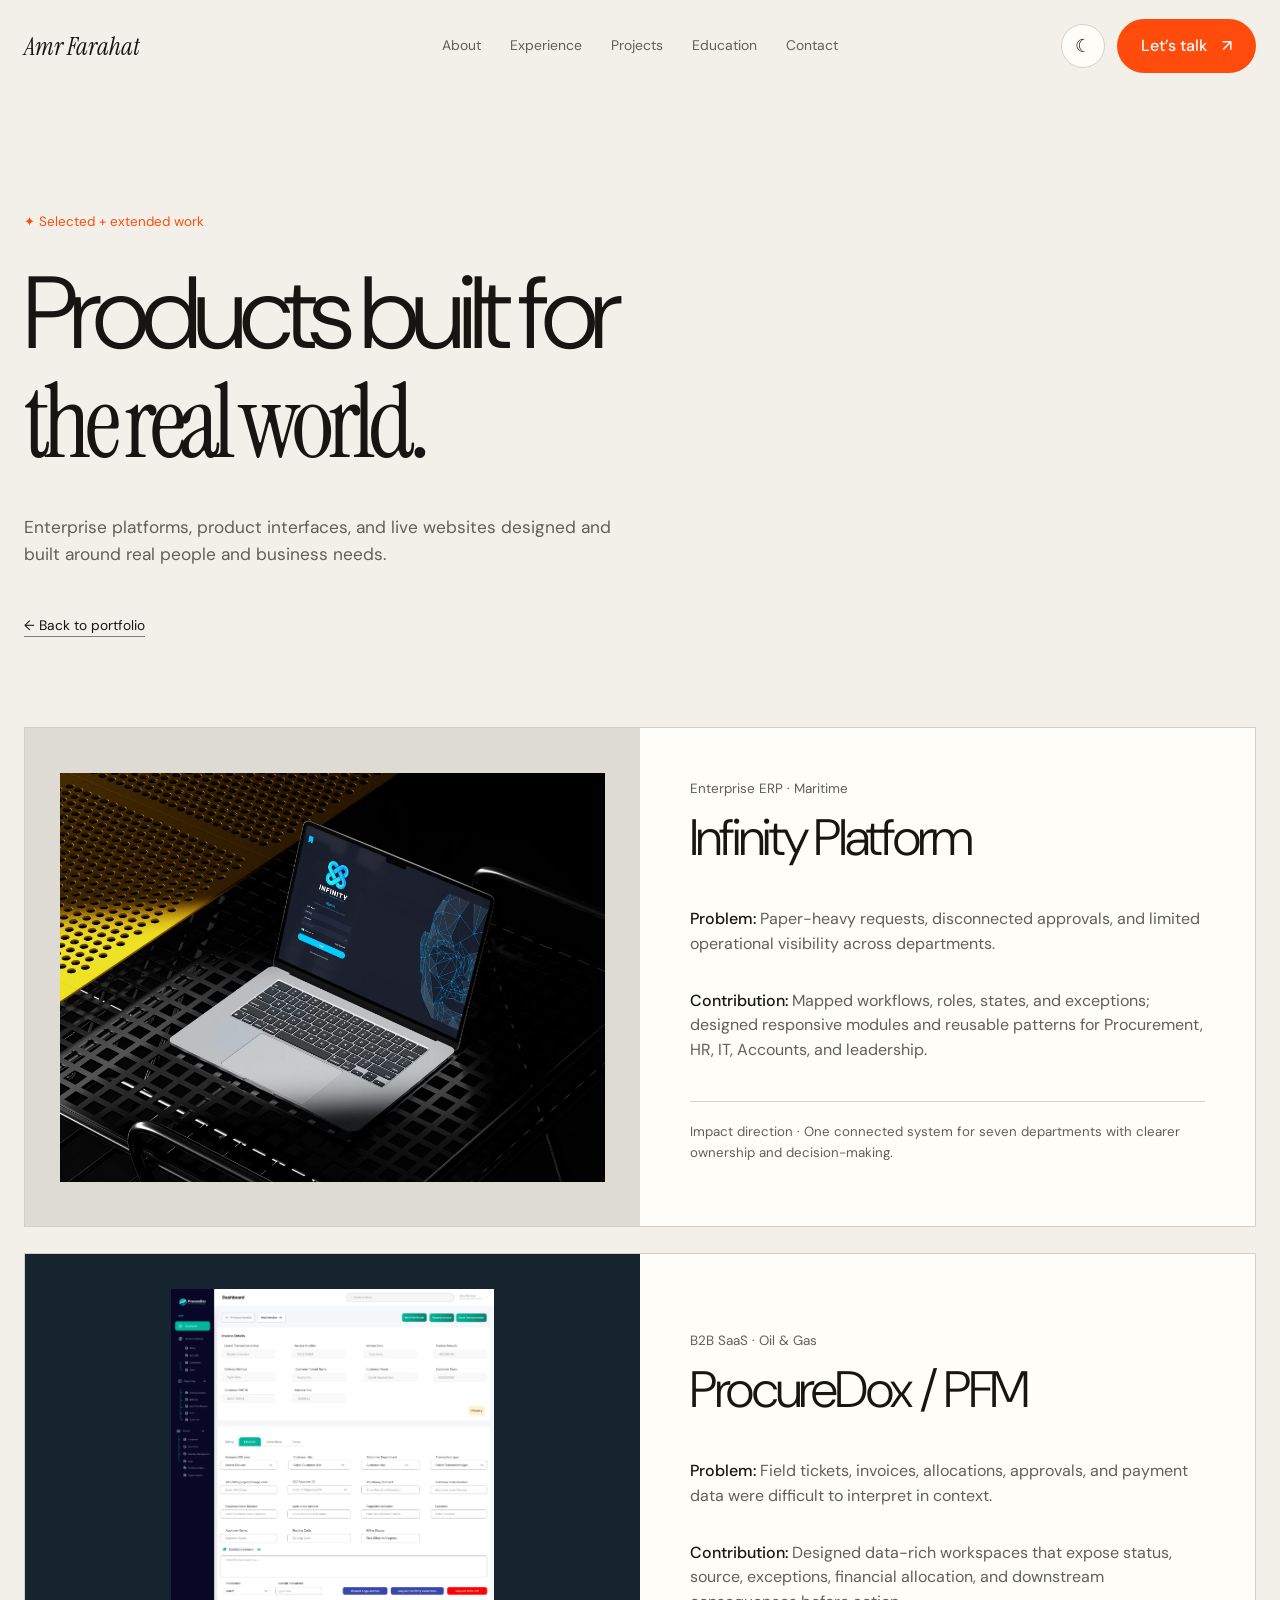
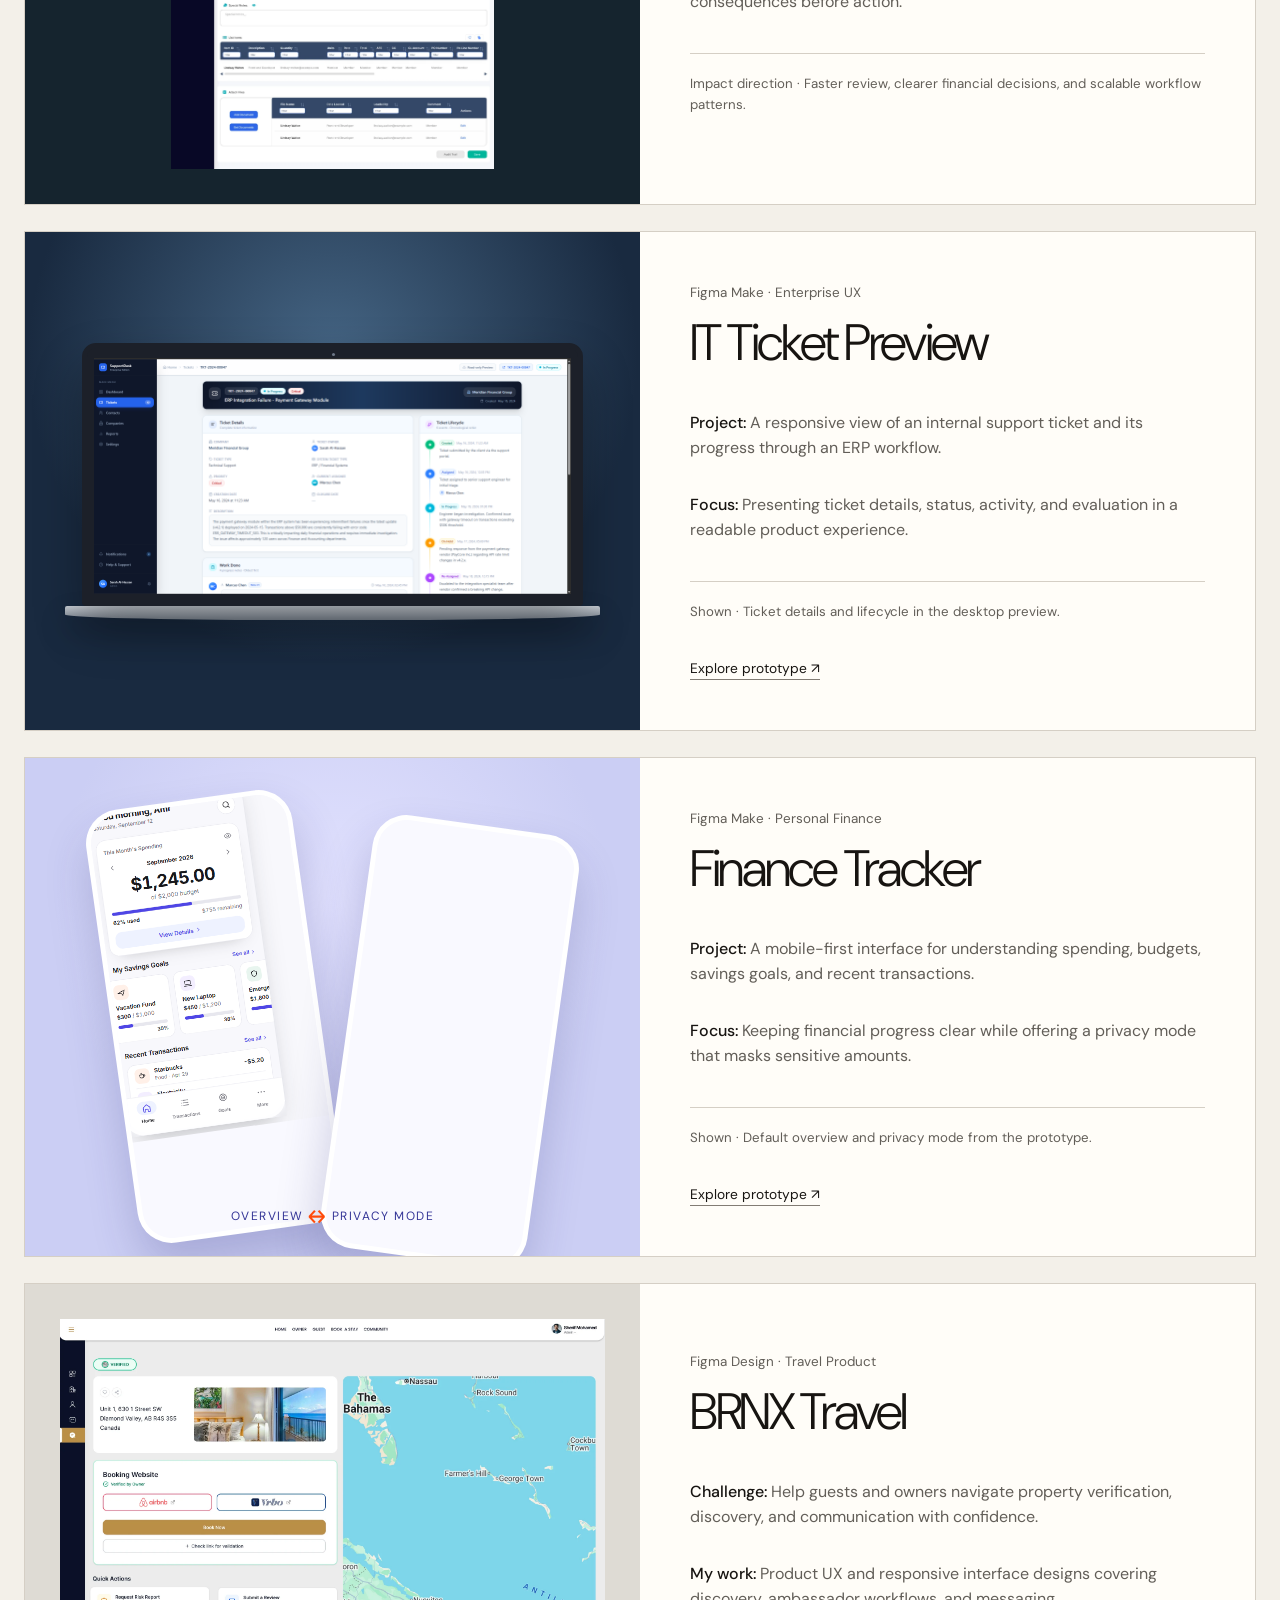
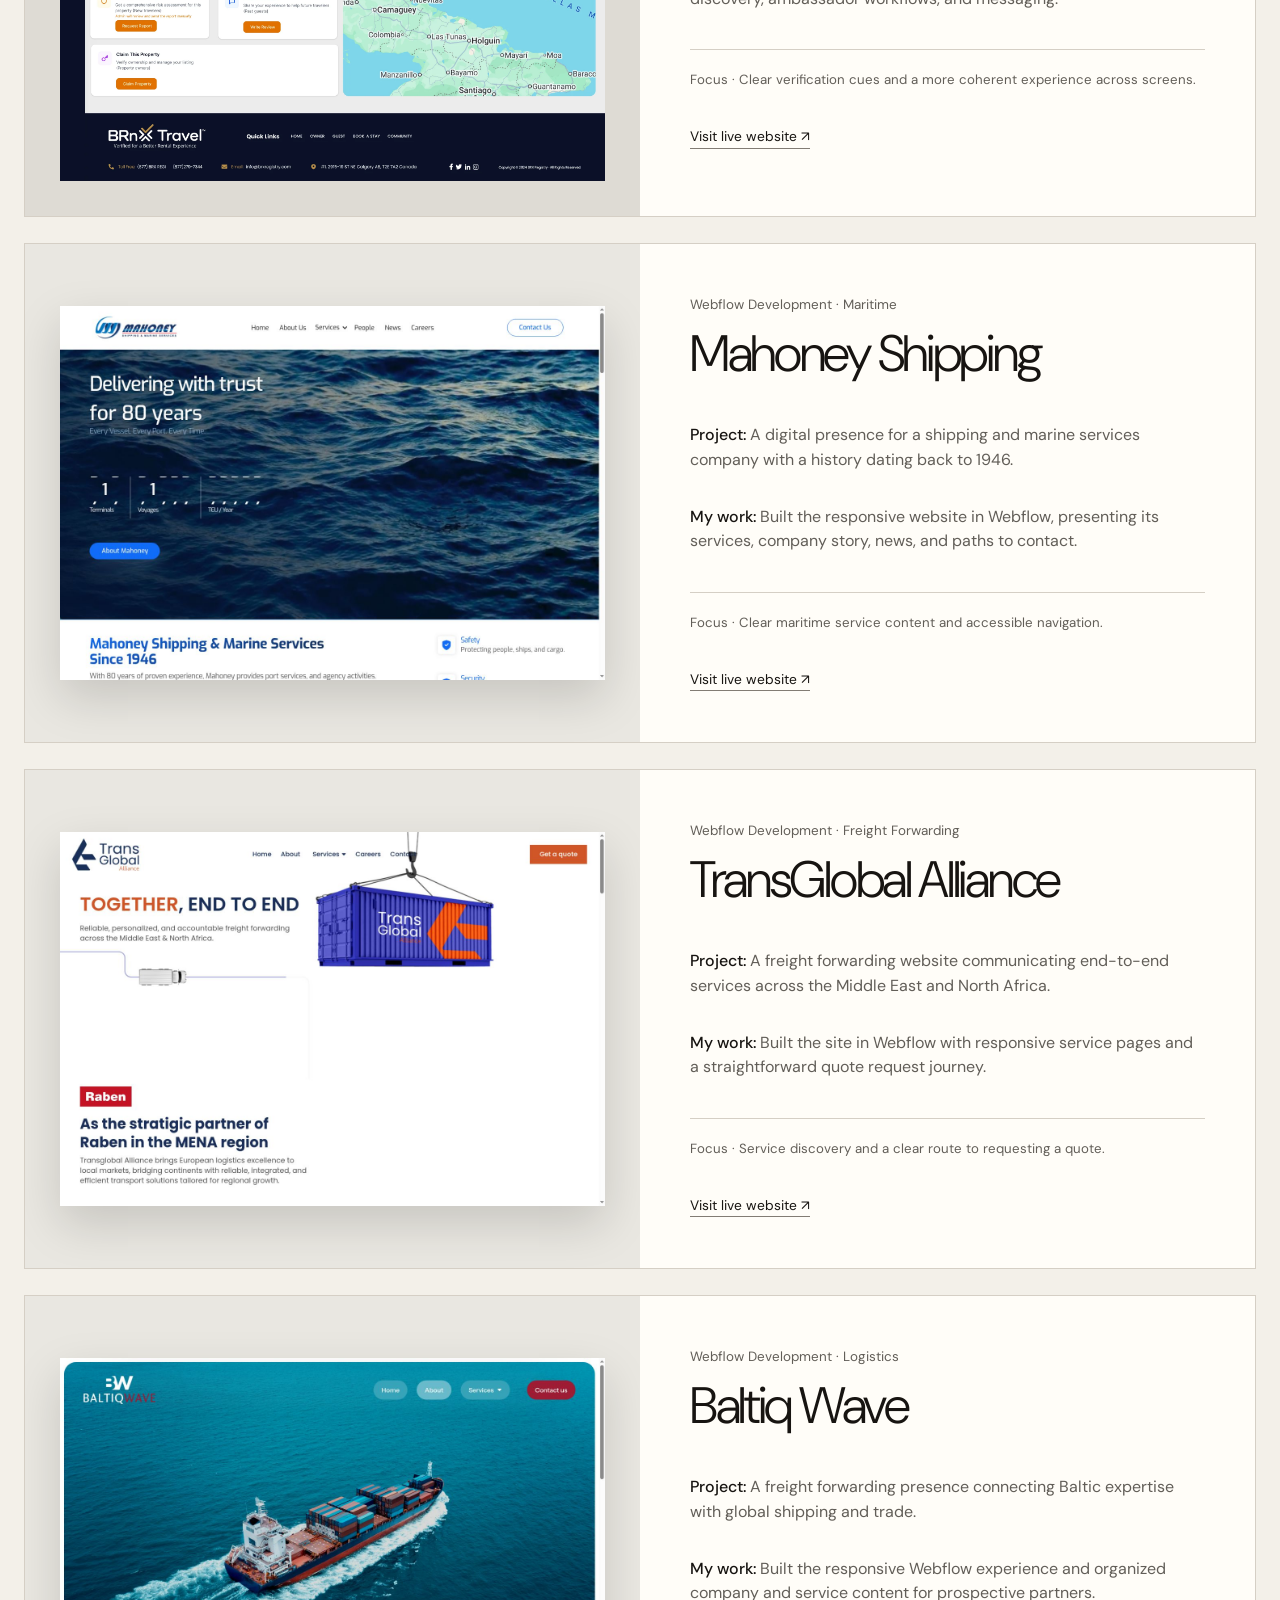
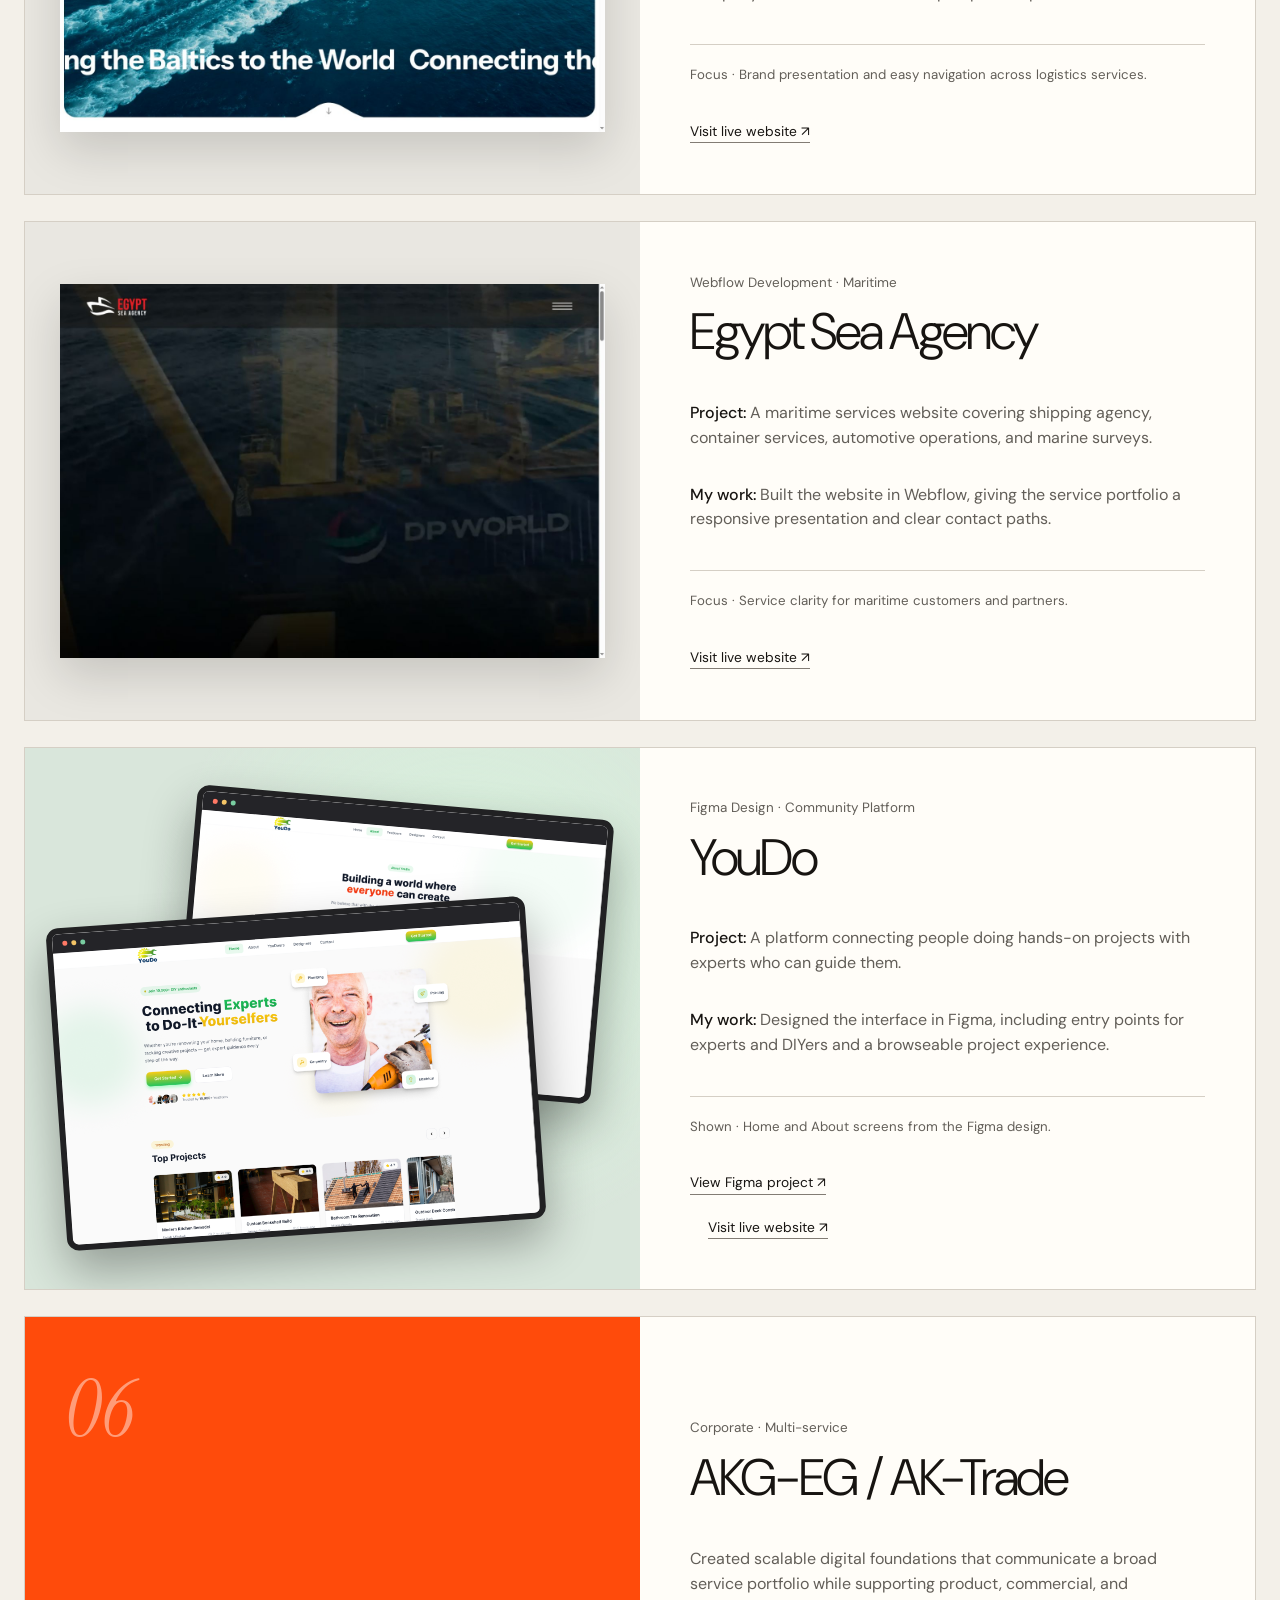
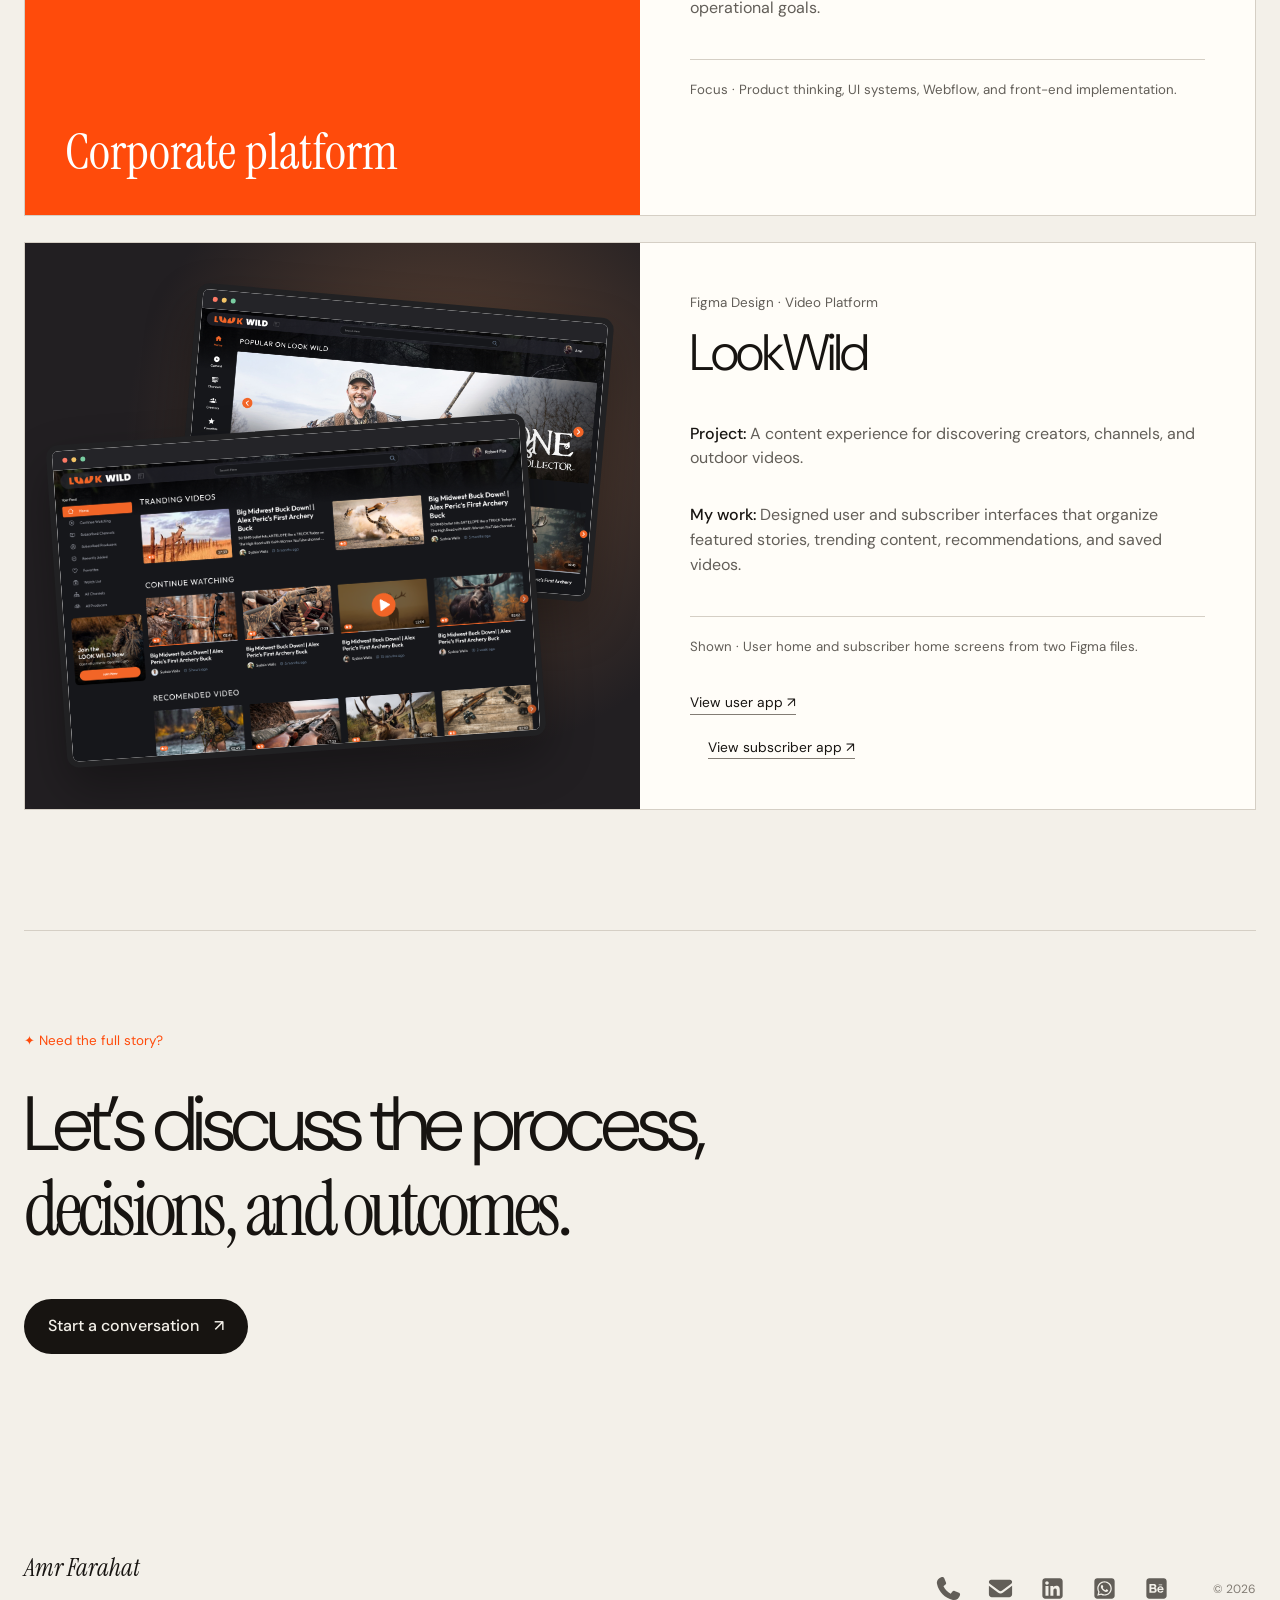
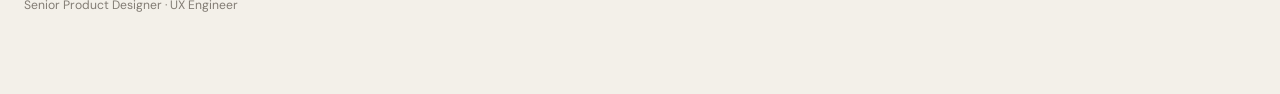
==== commit bd6fa68b: "Publish reviewed portfolio with project mockups" ====
--- a/projects.html
+++ b/projects.html
@@ -1,13 +1,18 @@
 <!doctype html><html lang="en" data-theme="dark"><head><meta charset="utf-8"/><meta name="viewport" content="width=device-width,initial-scale=1"/><meta name="description" content="Selected product and UX projects by Amr Farahat."/><meta name="theme-color" content="#070707"/><title>Projects — Amr Farahat</title><link rel="preconnect" href="https://fonts.googleapis.com"/><link rel="preconnect" href="https://fonts.gstatic.com" crossorigin/><link href="https://fonts.googleapis.com/css2?family=DM+Sans:wght@300;400;500;600&family=Instrument+Serif:ital@0;1&display=swap" rel="stylesheet"/><link rel="stylesheet" href="styles.css"/><link rel="stylesheet" href="refinements.css"/><script>try{const t=localStorage.getItem('theme');if(t)document.documentElement.dataset.theme=t;else if(matchMedia('(prefers-color-scheme: light)').matches)document.documentElement.dataset.theme='light'}catch(e){}</script><script src="script.js" defer></script></head><body>
 <a class="skip" href="#main">Skip to content</a><header class="site-header" data-header><div class="wrap header-inner"><a class="wordmark" href="index.html">Amr Farahat</a><nav class="nav project-nav" id="nav"><a href="index.html#about">About</a><a href="index.html#experience">Experience</a><a href="index.html#work">Projects</a><a href="index.html#education">Education</a><a href="index.html#contact">Contact</a></nav><button class="menu" type="button" aria-expanded="false" aria-controls="nav" data-menu>Menu</button><div class="header-actions"><button class="theme-toggle" type="button" data-theme-toggle aria-label="Switch theme"><span>☼</span></button><a class="pill orange header-cta" href="index.html#contact">Let’s talk <span>↗</span></a></div></div></header>
-<main id="main" class="projects-page"><section class="projects-hero wrap"><p class="section-tag">✦ Selected + extended work</p><h1>Products built for<br/><em>the real world.</em></h1><p>Enterprise platforms, operational tools, and digital experiences designed around actual workflows, constraints, and business outcomes.</p><a class="case-link" href="index.html#work">← Back to portfolio</a></section>
+<main id="main" class="projects-page"><section class="projects-hero wrap"><p class="section-tag">✦ Selected + extended work</p><h1>Products built for<br/><em>the real world.</em></h1><p>Enterprise platforms, product interfaces, and live websites designed and built around real people and business needs.</p><a class="case-link" href="index.html#work">← Back to portfolio</a></section>
 <section class="project-library wrap">
   <article class="library-card reveal" id="infinity"><div class="library-visual"><img src="assets/infinity-hero.webp" alt="Infinity maritime ERP" loading="lazy" decoding="async"/></div><div><p class="eyebrow">Enterprise ERP · Maritime</p><h2>Infinity Platform</h2><p><b>Problem:</b> Paper-heavy requests, disconnected approvals, and limited operational visibility across departments.</p><p><b>Contribution:</b> Mapped workflows, roles, states, and exceptions; designed responsive modules and reusable patterns for Procurement, HR, IT, Accounts, and leadership.</p><p class="impact">Impact direction · One connected system for seven departments with clearer ownership and decision-making.</p></div></article>
   <article class="library-card reveal" id="procuredox"><div class="library-visual dark-shot"><img src="assets/procuredox-invoice.webp" alt="ProcureDox financial workflow" loading="lazy" decoding="async"/></div><div><p class="eyebrow">B2B SaaS · Oil &amp; Gas</p><h2>ProcureDox / PFM</h2><p><b>Problem:</b> Field tickets, invoices, allocations, approvals, and payment data were difficult to interpret in context.</p><p><b>Contribution:</b> Designed data-rich workspaces that expose status, source, exceptions, financial allocation, and downstream consequences before action.</p><p class="impact">Impact direction · Faster review, clearer financial decisions, and scalable workflow patterns.</p></div></article>
-  <article class="library-card reveal" id="brnx"><div class="library-visual"><img src="assets/brnx-travel.webp" alt="BRNX travel product" loading="lazy" decoding="async"/></div><div><p class="eyebrow">Travel · Responsive Product</p><h2>BRNX Travel</h2><p><b>Problem:</b> Property discovery, verification, booking, and host communication needed to feel like one trustworthy journey.</p><p><b>Contribution:</b> Structured the responsive experience and designed clear interaction states across discovery, messaging, and booking.</p><p class="impact">Impact direction · Reduced uncertainty and a more consistent cross-device experience.</p></div></article>
-  <article class="library-card reveal"><div class="library-placeholder"><span>04</span><strong>Maritime operations</strong></div><div><p class="eyebrow">Website · Maritime</p><h2>Egypt Sea Agency</h2><p>Restructured a maritime services presence to make capabilities, credibility, and contact paths easier for international partners to understand.</p><p class="impact">Focus · Information architecture, responsive UI, and clear service communication.</p></div></article>
-  <article class="library-card reveal"><div class="library-placeholder"><span>05</span><strong>Network experience</strong></div><div><p class="eyebrow">Website · Logistics Network</p><h2>TransGlobal Alliance</h2><p>Designed a clearer digital experience for a global alliance, balancing member discovery, network value, and conversion-focused content.</p><p class="impact">Focus · UX structure, visual hierarchy, and responsive interface design.</p></div></article>
+  <article class="library-card reveal" id="ticket-preview"><div class="library-visual mockup-stage ticket-stage" aria-label="Ticket details and lifecycle shown inside a laptop mockup"><div class="laptop-display"><div class="laptop-camera" aria-hidden="true"></div><div class="laptop-screen"><img src="assets/ticket-preview.png" alt="IT support ticket preview showing details, priority, work done, and a chronological lifecycle" loading="lazy" decoding="async"/></div></div><div class="laptop-base" aria-hidden="true"></div></div><div><p class="eyebrow">Figma Make · Enterprise UX</p><h2>IT Ticket Preview</h2><p><b>Project:</b> A responsive view of an internal support ticket and its progress through an ERP workflow.</p><p><b>Focus:</b> Presenting ticket details, status, activity, and evaluation in a readable product experience.</p><p class="impact">Shown · Ticket details and lifecycle in the desktop preview.</p><a class="case-link" href="https://www.figma.com/make/5kbwGqqJGL4bMfFGHxNQKO/Responsive-Ticket-Preview-Page?t=DLwWIxdzBlb1m30G-1" target="_blank" rel="noopener noreferrer">Explore prototype ↗</a></div></article>
+  <article class="library-card reveal" id="finance-tracker"><div class="library-visual mockup-stage finance-stage" aria-label="Finance overview and privacy mode shown in overlapping phone mockups"><div class="phone-preview phone-default"><div class="phone-crop"><img src="assets/finance-core.png" alt="Finance Tracker spending overview, savings goals and transactions" loading="lazy" decoding="async"/></div></div><div class="phone-preview phone-private"><div class="phone-crop"><img src="assets/finance-privacy.png" alt="Finance Tracker privacy mode with sensitive values concealed" loading="lazy" decoding="async"/></div></div><span class="finance-caption">Overview <b>↔</b> Privacy mode</span></div><div><p class="eyebrow">Figma Make · Personal Finance</p><h2>Finance Tracker</h2><p><b>Project:</b> A mobile-first interface for understanding spending, budgets, savings goals, and recent transactions.</p><p><b>Focus:</b> Keeping financial progress clear while offering a privacy mode that masks sensitive amounts.</p><p class="impact">Shown · Default overview and privacy mode from the prototype.</p><a class="case-link" href="https://www.figma.com/make/6rJQMNu3ktZyMnAIhsTGU3/Personal-Finance-Tracker?fullscreen=1&amp;t=cT13PNUv2PyNxOut-1&amp;code-node-id=0-6" target="_blank" rel="noopener noreferrer">Explore prototype ↗</a></div></article>
+  <article class="library-card reveal" id="brnx"><div class="library-visual"><img src="assets/brnx-travel.webp" alt="BRNX travel product" loading="lazy" decoding="async"/></div><div><p class="eyebrow">Figma Design · Travel Product</p><h2>BRNX Travel</h2><p><b>Challenge:</b> Help guests and owners navigate property verification, discovery, and communication with confidence.</p><p><b>My work:</b> Product UX and responsive interface designs covering discovery, ambassador workflows, and messaging.</p><p class="impact">Focus · Clear verification cues and a more coherent experience across screens.</p><a class="case-link" href="https://www.brnxtravel.com/" target="_blank" rel="noopener noreferrer" aria-label="Visit BRNX Travel live website">Visit live website ↗</a></div></article>
+  <article class="library-card reveal" id="mahoney"><div class="library-visual website-shot"><img src="assets/portfolio-mahoney.jpg" alt="Mahoney Shipping live website homepage" loading="lazy" decoding="async"/></div><div><p class="eyebrow">Webflow Development · Maritime</p><h2>Mahoney Shipping</h2><p><b>Project:</b> A digital presence for a shipping and marine services company with a history dating back to 1946.</p><p><b>My work:</b> Built the responsive website in Webflow, presenting its services, company story, news, and paths to contact.</p><p class="impact">Focus · Clear maritime service content and accessible navigation.</p><a class="case-link" href="https://www.mahoneyegypt.com/" target="_blank" rel="noopener noreferrer" aria-label="Visit Mahoney Shipping live website">Visit live website ↗</a></div></article>
+  <article class="library-card reveal" id="transglobal"><div class="library-visual website-shot"><img src="assets/portfolio-transglobal.jpg" alt="TransGlobal Alliance live website homepage" loading="lazy" decoding="async"/></div><div><p class="eyebrow">Webflow Development · Freight Forwarding</p><h2>TransGlobal Alliance</h2><p><b>Project:</b> A freight forwarding website communicating end-to-end services across the Middle East and North Africa.</p><p><b>My work:</b> Built the site in Webflow with responsive service pages and a straightforward quote request journey.</p><p class="impact">Focus · Service discovery and a clear route to requesting a quote.</p><a class="case-link" href="https://www.transglobal-alliance.com/" target="_blank" rel="noopener noreferrer" aria-label="Visit TransGlobal Alliance live website">Visit live website ↗</a></div></article>
+  <article class="library-card reveal" id="baltiq"><div class="library-visual website-shot"><img src="assets/portfolio-baltiq.jpg" alt="Baltiq Wave live website about page" loading="lazy" decoding="async"/></div><div><p class="eyebrow">Webflow Development · Logistics</p><h2>Baltiq Wave</h2><p><b>Project:</b> A freight forwarding presence connecting Baltic expertise with global shipping and trade.</p><p><b>My work:</b> Built the responsive Webflow experience and organized company and service content for prospective partners.</p><p class="impact">Focus · Brand presentation and easy navigation across logistics services.</p><a class="case-link" href="https://www.baltiqwave.com/about" target="_blank" rel="noopener noreferrer" aria-label="Visit Baltiq Wave live about page">Visit live website ↗</a></div></article>
+  <article class="library-card reveal" id="esa"><div class="library-visual website-shot"><img src="assets/portfolio-esa.jpg" alt="Egypt Sea Agency live website homepage" loading="lazy" decoding="async"/></div><div><p class="eyebrow">Webflow Development · Maritime</p><h2>Egypt Sea Agency</h2><p><b>Project:</b> A maritime services website covering shipping agency, container services, automotive operations, and marine surveys.</p><p><b>My work:</b> Built the website in Webflow, giving the service portfolio a responsive presentation and clear contact paths.</p><p class="impact">Focus · Service clarity for maritime customers and partners.</p><a class="case-link" href="https://egyptseaagency.com/" target="_blank" rel="noopener noreferrer" aria-label="Visit Egypt Sea Agency live website">Visit live website ↗</a></div></article>
+  <article class="library-card reveal" id="youdo"><div class="library-visual mockup-stage youdo-stage" aria-label="Two Figma screen designs presented in overlapping desktop browser mockups"><div class="device-frame device-back"><span class="device-toolbar" aria-hidden="true"><i></i><i></i><i></i></span><div class="device-screen"><img src="assets/figma-youdo_inner.png" alt="YouDo Figma About screen, with community and team sections" loading="lazy" decoding="async"/></div></div><div class="device-frame device-front"><span class="device-toolbar" aria-hidden="true"><i></i><i></i><i></i></span><div class="device-screen"><img src="assets/figma-youdo_home.png" alt="YouDo Figma home screen with expert introduction and top projects" loading="lazy" decoding="async"/></div></div></div><div><p class="eyebrow">Figma Design · Community Platform</p><h2>YouDo</h2><p><b>Project:</b> A platform connecting people doing hands-on projects with experts who can guide them.</p><p><b>My work:</b> Designed the interface in Figma, including entry points for experts and DIYers and a browseable project experience.</p><p class="impact">Shown · Home and About screens from the Figma design.</p><a class="case-link" href="https://www.figma.com/design/fuQ304Xf90ASDKUsF6Gy90/YouDo-Website-UX?node-id=0-1" target="_blank" rel="noopener noreferrer" aria-label="View YouDo design in Figma">View Figma project ↗</a><a class="case-link secondary-link" href="https://www.youdo.pro/index.html" target="_blank" rel="noopener noreferrer" aria-label="Visit YouDo live website">Visit live website ↗</a></div></article>
   <article class="library-card reveal"><div class="library-placeholder"><span>06</span><strong>Corporate platform</strong></div><div><p class="eyebrow">Corporate · Multi-service</p><h2>AKG-EG / AK-Trade</h2><p>Created scalable digital foundations that communicate a broad service portfolio while supporting product, commercial, and operational goals.</p><p class="impact">Focus · Product thinking, UI systems, Webflow, and front-end implementation.</p></div></article>
-  <article class="library-card reveal"><div class="library-placeholder"><span>07</span><strong>Consumer discovery</strong></div><div><p class="eyebrow">Consumer Product</p><h2>LookWild</h2><p>Shaped a visual discovery experience with a strong content hierarchy and responsive patterns designed for fast exploration.</p><p class="impact">Focus · User flows, interaction design, prototyping, and polished UI.</p></div></article>
+  <article class="library-card reveal" id="lookwild"><div class="library-visual mockup-stage lookwild-stage" aria-label="Two LookWild Figma screen designs presented in overlapping desktop browser mockups"><div class="device-frame device-back"><span class="device-toolbar" aria-hidden="true"><i></i><i></i><i></i></span><div class="device-screen"><img src="assets/figma-lookwild_sub.png" alt="LookWild subscriber home design featuring trending videos and categories" loading="lazy" decoding="async"/></div></div><div class="device-frame device-front"><span class="device-toolbar" aria-hidden="true"><i></i><i></i><i></i></span><div class="device-screen"><img src="assets/figma-lookwild_home.png" alt="LookWild viewer home design featuring recommended and saved videos" loading="lazy" decoding="async"/></div></div></div><div><p class="eyebrow">Figma Design · Video Platform</p><h2>LookWild</h2><p><b>Project:</b> A content experience for discovering creators, channels, and outdoor videos.</p><p><b>My work:</b> Designed user and subscriber interfaces that organize featured stories, trending content, recommendations, and saved videos.</p><p class="impact">Shown · User home and subscriber home screens from two Figma files.</p><a class="case-link" href="https://www.figma.com/design/j1U2WSt2G9uV6GI2X4Mifd/LookWild-WebApp-Final?node-id=2-75" target="_blank" rel="noopener noreferrer" aria-label="View LookWild user app in Figma">View user app ↗</a><a class="case-link secondary-link" href="https://www.figma.com/design/3xteroxHbl3l5aAo0BQbAi/2026---Final-LookWild_WepApp?node-id=1-3" target="_blank" rel="noopener noreferrer" aria-label="View LookWild subscriber app in Figma">View subscriber app ↗</a></div></article>
 </section><section class="projects-cta wrap"><p class="section-tag">✦ Need the full story?</p><h2>Let’s discuss the process,<br/><em>decisions, and outcomes.</em></h2><a class="pill light" href="mailto:amrfarahat83@gmail.com">Start a conversation <span>↗</span></a></section></main>
 <footer class="footer wrap"><div><a class="wordmark" href="index.html">Amr Farahat</a><p>Senior Product Designer · UX Engineer</p></div><div class="footer-social"><a class="social-link" href="tel:+201007048924" aria-label="Call +20 100 704 8924" title="Call +20 100 704 8924"><svg class="social-icon" viewBox="0 0 640 640" fill="currentColor" aria-hidden="true" focusable="false"><path d="M224.2 89C216.3 70.1 195.7 60.1 176.1 65.4L170.6 66.9C106 84.5 50.8 147.1 66.9 223.3C104 398.3 241.7 536 416.7 573.1C493 589.3 555.5 534 573.1 469.4L574.6 463.9C580 444.2 569.9 423.6 551.1 415.8L453.8 375.3C437.3 368.4 418.2 373.2 406.8 387.1L368.2 434.3C297.9 399.4 241.3 341 208.8 269.3L253 233.3C266.9 222 271.6 202.9 264.8 186.3L224.2 89z" /></svg></a><a class="social-link" href="mailto:amrfarahat83@gmail.com" aria-label="Email amrfarahat83@gmail.com" title="Email amrfarahat83@gmail.com"><svg class="social-icon" viewBox="0 0 640 640" fill="currentColor" aria-hidden="true" focusable="false"><path d="M112 128C85.5 128 64 149.5 64 176C64 191.1 71.1 205.3 83.2 214.4L291.2 370.4C308.3 383.2 331.7 383.2 348.8 370.4L556.8 214.4C568.9 205.3 576 191.1 576 176C576 149.5 554.5 128 528 128L112 128zM64 260L64 448C64 483.3 92.7 512 128 512L512 512C547.3 512 576 483.3 576 448L576 260L377.6 408.8C343.5 434.4 296.5 434.4 262.4 408.8L64 260z" /></svg></a><a class="social-link" href="https://www.linkedin.com/in/amrfarahatelsheshiny/" target="_blank" rel="noopener noreferrer" aria-label="LinkedIn"><svg class="social-icon" viewBox="0 0 640 640" fill="currentColor" aria-hidden="true" focusable="false"><path d="M160 96C124.7 96 96 124.7 96 160L96 480C96 515.3 124.7 544 160 544L480 544C515.3 544 544 515.3 544 480L544 160C544 124.7 515.3 96 480 96L160 96zM165 266.2L231.5 266.2L231.5 480L165 480L165 266.2zM236.7 198.5C236.7 219.8 219.5 237 198.2 237C176.9 237 159.7 219.8 159.7 198.5C159.7 177.2 176.9 160 198.2 160C219.5 160 236.7 177.2 236.7 198.5zM413.9 480L413.9 376C413.9 351.2 413.4 319.3 379.4 319.3C344.8 319.3 339.5 346.3 339.5 374.2L339.5 480L273.1 480L273.1 266.2L336.8 266.2L336.8 295.4L337.7 295.4C346.6 278.6 368.3 260.9 400.6 260.9C467.8 260.9 480.3 305.2 480.3 362.8L480.3 480L413.9 480z" /></svg></a><a class="social-link" href="https://wa.me/201007048924" target="_blank" rel="noopener noreferrer" aria-label="WhatsApp"><svg class="social-icon" viewBox="0 0 640 640" fill="currentColor" aria-hidden="true" focusable="false"><path d="M188.1 318.6C188.1 343.5 195.1 367.8 208.3 388.7L211.4 393.7L198.1 442.3L248 429.2L252.8 432.1C273 444.1 296.2 450.5 319.9 450.5L320 450.5C392.6 450.5 453.3 391.4 453.3 318.7C453.3 283.5 438.1 250.4 413.2 225.5C388.2 200.5 355.2 186.8 320 186.8C247.3 186.8 188.2 245.9 188.1 318.6zM370.8 394C358.2 395.9 348.4 394.9 323.3 384.1C286.5 368.2 261.5 332.6 256.4 325.4C256 324.8 255.7 324.5 255.6 324.3C253.6 321.7 239.4 302.8 239.4 283.3C239.4 264.9 248.4 255.4 252.6 251C252.9 250.7 253.1 250.5 253.3 250.2C256.9 246.2 261.2 245.2 263.9 245.2C266.5 245.2 269.2 245.2 271.5 245.3L272.3 245.3C274.6 245.3 277.5 245.3 280.4 252.1C281.6 255 283.4 259.4 285.3 263.9C288.6 271.9 292 280.2 292.6 281.5C293.6 283.5 294.3 285.8 292.9 288.4C289.5 295.2 286 298.8 283.6 301.4C280.5 304.6 279.1 306.1 281.3 310C296.6 336.3 311.9 345.4 335.2 357.1C339.2 359.1 341.5 358.8 343.8 356.1C346.1 353.5 353.7 344.5 356.3 340.6C358.9 336.6 361.6 337.3 365.2 338.6C368.8 339.9 388.3 349.5 392.3 351.5C393.1 351.9 393.8 352.2 394.4 352.5C397.2 353.9 399.1 354.8 399.9 356.1C400.8 358 400.8 366 397.5 375.2C394.2 384.5 378.4 392.9 370.8 394zM544 160C544 124.7 515.3 96 480 96L160 96C124.7 96 96 124.7 96 160L96 480C96 515.3 124.7 544 160 544L480 544C515.3 544 544 515.3 544 480L544 160zM244.1 457.9L160 480L182.5 397.8C168.6 373.8 161.3 346.5 161.3 318.5C161.4 231.1 232.5 160 319.9 160C362.3 160 402.1 176.5 432.1 206.5C462 236.5 480 276.3 480 318.7C480 406.1 407.3 477.2 319.9 477.2C293.3 477.2 267.2 470.5 244.1 457.9z" /></svg></a><a class="social-link" href="https://www.behance.net/Amr_farahat" target="_blank" rel="noopener noreferrer" aria-label="Behance"><svg class="social-icon" viewBox="0 0 640 640" fill="currentColor" aria-hidden="true" focusable="false"><path d="M251.3 382.4C268.5 382.4 282.5 376.3 282.5 357C282.5 337.3 270.8 329.6 252.2 329.5L206.2 329.5L206.2 382.4L251.3 382.4zM245.9 252.8L206.3 252.8L206.3 297.6L249 297.6C264.1 297.6 274.8 291 274.8 274.7C274.8 257 261.1 252.8 245.9 252.8zM375.4 327.6L437.6 327.6C435.9 309.1 426.3 297.9 407.1 297.9C388.8 297.9 376.6 309.3 375.4 327.6zM480 96L160 96C124.7 96 96 124.7 96 160L96 480C96 515.3 124.7 544 160 544L480 544C515.3 544 544 515.3 544 480L544 160C544 124.7 515.3 96 480 96zM445.5 249L367.7 249L367.7 230.1L445.5 230.1L445.5 249zM289.7 307.7C313.3 314.4 324.7 335.2 324.7 359.3C324.7 398.3 292 415 257.1 415.2L164 415.2L164 223.2L254.5 223.2C287.4 223.2 315.9 232.5 315.9 270.7C315.9 290 306.9 299.5 289.7 307.7zM408.4 269.1C451.9 269.1 476 303.4 476 344.5C476 346.1 475.9 347.8 475.8 349.5C475.8 350.3 475.7 351 475.7 351.7L375.5 351.7C375.5 373.9 387.2 387 409.6 387C421.2 387 436.1 380.8 439.8 368.9L473.5 368.9C463.1 400.8 441.6 415.7 408.4 415.7C364.6 415.7 337.3 386 337.3 342.7C337.3 300.9 366 269.1 408.4 269.1z" /></svg></a></div><span>© <span data-year></span></span></footer></body></html>
--- a/styles.css
+++ b/styles.css
@@ -1,17 +1,1093 @@
-:root{--bg:#070707;--surface:#101010;--surface-2:#171717;--text:#f5f4f1;--muted:#a09f9a;--soft:#7b7a76;--line:#292929;--orange:#ff4b0b;--orange-soft:#321207;--header:rgba(7,7,7,.82);--shadow:0 28px 90px rgba(0,0,0,.35);--serif:"Instrument Serif",Georgia,serif;--sans:"DM Sans",Arial,sans-serif;color-scheme:dark}
-html[data-theme="light"]{--bg:#f3f0e9;--surface:#fffdf8;--surface-2:#e8e3da;--text:#171411;--muted:#625e58;--soft:#827c74;--line:#d5cfc5;--orange-soft:#ffdacc;--header:rgba(243,240,233,.86);--shadow:0 25px 75px rgba(61,45,33,.14);color-scheme:light}
-*{box-sizing:border-box}html{scroll-behavior:smooth;scroll-padding-top:100px}body{margin:0;background:var(--bg);color:var(--text);font:16px/1.55 var(--sans);transition:background .35s,color .35s}body,button,a{font-family:var(--sans)}img{display:block;width:100%}a{color:inherit}.wrap{width:min(1240px,calc(100% - 48px));margin-inline:auto}[hidden]{display:none!important}.skip{position:fixed;left:16px;top:-60px;z-index:200;background:var(--text);color:var(--bg);padding:10px}.skip:focus{top:16px}.loader{position:fixed;inset:0;z-index:199;display:grid;place-items:center;background:var(--orange);color:#fff;pointer-events:none;animation:loaderOut .35s .15s forwards}.loader span{font:italic 4rem var(--serif)}@keyframes loaderOut{to{opacity:0;visibility:hidden;transform:translateY(-100%)}}
-.site-header{position:fixed;inset:0 0 auto;z-index:100;border-bottom:1px solid transparent;background:var(--header);backdrop-filter:blur(18px);transition:transform .35s ease,border-color .25s}.site-header.scrolled{border-color:var(--line)}.site-header.nav-hidden{transform:translateY(-110%)}.header-inner{height:92px;display:grid;grid-template-columns:1fr auto 1fr;align-items:center;gap:28px}.wordmark{font:italic 1.55rem var(--serif);text-decoration:none;white-space:nowrap}.nav{display:flex;gap:29px}.nav a,.hero-socials a,.footer a{text-decoration:none;transition:color .2s}.nav a{color:var(--muted);font-size:.87rem}.nav a:hover,.nav a:focus-visible,.hero-socials a:hover,.footer a:hover{color:var(--orange)}.header-actions{justify-self:end;display:flex;align-items:center;gap:12px}.theme-toggle,.menu,.slider-controls button{border:1px solid var(--line);background:var(--surface);color:var(--text);cursor:pointer}.theme-toggle{width:44px;height:44px;border-radius:50%;font-size:1.1rem;transition:.2s}.theme-toggle:hover{border-color:var(--orange);color:var(--orange);transform:rotate(14deg)}.menu{display:none;padding:10px 14px;border-radius:99px}
-.pill{display:inline-flex;align-items:center;justify-content:center;gap:15px;padding:14px 23px;border:1px solid transparent;border-radius:999px;text-decoration:none;font-weight:500;transition:color .25s,background .25s,border-color .25s,transform .25s}.pill:hover{transform:translateY(-2px)}.pill.orange{background:var(--orange);color:#fff}.pill.orange:hover{background:var(--text);color:var(--bg)}.pill.light{background:var(--text);color:var(--bg)}.pill.light:hover{background:var(--orange);color:#fff}.pill.outline{border-color:var(--line);background:transparent;color:var(--text)}.pill.outline:hover{border-color:var(--orange);background:var(--orange);color:#fff}.pill.compact{padding:11px 18px;font-size:.87rem}
-.hero-full{--copy-y:0px;--copy-opacity:1;--portrait-y:0px;--portrait-scale:1;position:relative;min-height:100svh;padding-top:92px;overflow:hidden;isolation:isolate}.hero-background{position:absolute;inset:0;z-index:-2;background:linear-gradient(120deg,var(--bg) 0%,var(--bg) 52%,var(--orange-soft) 100%)}.hero-grid{position:absolute;inset:0;opacity:.2;background-image:linear-gradient(color-mix(in srgb,var(--text) 5%,transparent) 1px,transparent 1px),linear-gradient(90deg,color-mix(in srgb,var(--text) 5%,transparent) 1px,transparent 1px);background-size:64px 64px;mask-image:linear-gradient(to right,#000,transparent 80%)}.orb{position:absolute;border-radius:50%;filter:blur(55px);background:radial-gradient(circle,rgba(255,75,11,.7),transparent 68%)}.orb-one{width:44vw;height:32vw;left:14%;bottom:-22%;transform:translate3d(var(--orb-one-x,0),var(--orb-one-y,0),0)}.orb-two{width:27vw;height:25vw;right:0;top:20%;opacity:.3;transform:translate3d(var(--orb-two-x,0),var(--orb-two-y,0),0)}.hero-layout{min-height:calc(100svh - 92px);display:grid;grid-template-columns:minmax(0,.93fr) minmax(460px,1.07fr);align-items:center;gap:2vw}.hero-copy{z-index:3;padding:5vh 0;will-change:transform,opacity}.hero-copy.visible{transform:translate3d(0,var(--copy-y),0);opacity:var(--copy-opacity)}.label,.section-tag,.eyebrow{color:var(--orange);font-size:.84rem;margin:0}.label i{display:inline-block;width:7px;height:7px;margin-right:8px;border-radius:50%;background:var(--orange)}.hero h1{max-width:760px;margin:25px 0 27px;font-size:clamp(3.6rem,5.55vw,6.15rem);font-weight:300;line-height:.91;letter-spacing:-.067em}.hero h1 em,.section h2 em,.contact h2 em{font:400 1.03em/.88 var(--serif)}.intro{max-width:600px;color:var(--muted);font-size:clamp(1rem,1.05vw,1.12rem)}.actions{display:flex;gap:14px;margin-top:34px}.hero-socials{display:flex;gap:25px;margin-top:27px;color:var(--soft);font-size:.8rem}.portrait{height:calc(100svh - 92px);position:relative;align-self:end;will-change:transform}.portrait.visible{transform:translate3d(0,var(--portrait-y),0) scale(var(--portrait-scale))}.portrait img{height:100%;object-fit:contain;object-position:center bottom;position:relative;z-index:2;filter:contrast(1.04);mask-image:linear-gradient(to bottom,#000 82%,rgba(0,0,0,.9) 92%,transparent 100%)}.portrait-ring{position:absolute;width:min(37vw,560px);aspect-ratio:1;border:1px solid color-mix(in srgb,var(--orange) 34%,transparent);border-radius:50%;right:3%;top:15%;z-index:0}.portrait-ring::after{content:"";position:absolute;inset:13%;border:1px solid color-mix(in srgb,var(--text) 10%,transparent);border-radius:50%}.availability{position:absolute;right:4%;bottom:7%;z-index:4;display:flex;align-items:center;gap:10px;padding:10px 14px;border:1px solid color-mix(in srgb,var(--text) 14%,transparent);border-radius:99px;background:color-mix(in srgb,var(--bg) 70%,transparent);backdrop-filter:blur(12px);font-size:.72rem}.availability i{width:8px;height:8px;border-radius:50%;background:#5dde77;box-shadow:0 0 0 6px rgba(93,222,119,.12)}
-.marquee{min-height:70px;display:flex;align-items:center;border-block:1px solid var(--line);overflow:hidden;white-space:nowrap;background:var(--surface)}.marquee-track{display:flex;width:max-content;animation:marqueeLoop 34s linear infinite;will-change:transform}.marquee-group{display:flex;align-items:center;flex:none;padding-right:35px;color:var(--soft);font-size:.77rem;text-transform:uppercase;letter-spacing:.12em}.marquee i{color:var(--orange);margin:0 34px}@keyframes marqueeLoop{to{transform:translate3d(-50%,0,0)}}
-.section{padding:130px 0}.section-tag{margin-bottom:38px}.about-grid{display:grid;grid-template-columns:1.2fr .8fr;gap:105px}.about h2,.section-title h2{font-size:clamp(3rem,5.25vw,5.2rem);font-weight:300;line-height:1;letter-spacing:-.055em;margin:0}.about-body{color:var(--muted);padding-top:8px}.about-body>p{font-size:1.05rem;margin-top:0}.metrics{display:grid;grid-template-columns:repeat(3,1fr);gap:18px;margin-top:48px}.metrics div{display:flex;flex-direction:column}.metrics strong{color:var(--text);font-size:2.3rem;font-weight:400;line-height:1}.metrics span{margin-top:9px;color:var(--soft);font-size:.7rem}.services{border-top:1px solid var(--line)}.section-title{display:flex;align-items:end;justify-content:space-between;gap:70px}.section-title>p,.work-intro{max-width:430px;color:var(--muted)}.services-list{margin-top:75px;border-top:1px solid var(--line)}.services-list article{display:grid;grid-template-columns:70px 1fr 380px;align-items:center;gap:20px;padding:31px 0;border-bottom:1px solid var(--line);transition:padding .25s,background .25s}.services-list article:hover{padding-inline:18px;background:var(--surface)}.services-list article>span{color:var(--orange);font-size:.72rem}.services-list h3{font-size:2.1rem;font-weight:300;margin:0}.services-list h3 em{font-family:var(--serif);font-weight:400}.services-list p{color:var(--muted);margin:0;font-size:.9rem}
-.work{background:var(--surface);border-block:1px solid var(--line)}.centered{align-items:center}.work-intro p{margin:0 0 22px}.project-stage{position:relative;min-height:680px;margin-top:70px}.project-slide{display:none;grid-template-columns:1.18fr .82fr;min-height:625px;background:var(--bg);border:1px solid var(--line);box-shadow:var(--shadow)}.project-slide.active{display:grid;animation:slideIn .45s ease both}@keyframes slideIn{from{opacity:0;transform:translateY(12px)}to{opacity:1;transform:none}}.project-shot{min-width:0;display:grid;place-items:center;overflow:hidden;padding:42px;background:#dedbd4}.project-shot img{max-height:530px;object-fit:contain}.project-shot.procure{background:#162530}.project-shot.brnx{background:#d8d1c2}.project-detail{padding:55px 48px;display:flex;flex-direction:column;justify-content:center}.project-detail h3{margin:22px 0;font-size:clamp(3rem,4.4vw,4.7rem);font-weight:300;line-height:.85;letter-spacing:-.05em}.project-detail>p{color:var(--muted)}.project-detail dl{display:grid;grid-template-columns:1fr 1fr;gap:15px;margin:24px 0}.project-detail dt{color:var(--soft);font-size:.7rem;text-transform:uppercase}.project-detail dd{margin:4px 0 0;font-size:.78rem}.case-brief{padding-top:18px;border-top:1px solid var(--line);font-size:.82rem}.case-link{width:max-content;margin-top:8px;color:var(--text);text-decoration:none;border-bottom:1px solid var(--soft);font-size:.86rem}.case-link:hover{color:var(--orange);border-color:var(--orange)}.slider-controls{position:absolute;right:28px;bottom:25px;display:flex;align-items:center;gap:14px}.slider-controls button{width:39px;height:39px;border-radius:50%}.slider-controls button:hover{background:var(--orange);border-color:var(--orange);color:#fff}.slider-controls span{font-size:.72rem;color:var(--soft)}.slider-controls b{color:var(--text)}.work-more{display:flex;justify-content:center;margin-top:35px}
-.experience{border-bottom:1px solid var(--line)}.career{margin-top:72px;display:grid;gap:16px}.career-card{position:relative;display:grid;grid-template-columns:190px 1fr auto;gap:42px;padding:38px;border:1px solid var(--line);background:var(--surface);transition:transform .25s,border-color .25s}.career-card:hover{transform:translateX(8px);border-color:var(--orange)}.career-date{color:var(--soft);font-size:.78rem;padding-top:5px}.career-card h3{font-size:1.9rem;font-weight:400;margin:8px 0 12px}.career-card p:last-child{max-width:720px;color:var(--muted);margin:0}.career-no{font:italic 3rem var(--serif);color:var(--line)}
-.education{background:var(--surface)}.education-grid{display:grid;grid-template-columns:1fr 1fr;gap:18px;margin-top:70px}.education-primary,.certifications{border:1px solid var(--line);background:var(--bg);padding:42px}.education-primary>span,.certifications article>span{color:var(--orange);font-size:.74rem}.education-primary h3{font:400 clamp(2.5rem,4vw,4.2rem)/.95 var(--serif);margin:55px 0 18px}.education-primary p,.certifications p{color:var(--muted)}.mini-title{margin:0;color:var(--orange)!important;font-size:.75rem;text-transform:uppercase;letter-spacing:.12em}.certifications article{display:grid;grid-template-columns:95px 1fr;gap:20px;padding:27px 0;border-bottom:1px solid var(--line)}.certifications article:last-child{border:0}.certifications h3{font-size:1.25rem;font-weight:400;margin:0}.certifications article p{margin:8px 0 0;font-size:.85rem}
-.contact{padding:125px 0;background:var(--orange);color:#fff}.contact .section-tag{color:#fff}.contact-inner{display:grid;grid-template-columns:1.15fr .85fr;gap:100px;align-items:end}.contact h2{font-size:clamp(4rem,7vw,7rem);font-weight:300;line-height:.85;letter-spacing:-.06em;margin:28px 0}.contact-copy>p:not(.section-tag){max-width:500px}.contact .pill.light{background:#fff;color:#111}.contact .pill.light:hover{background:#111;color:#fff}.contact-card{padding:34px;border:1px solid rgba(255,255,255,.35);background:rgba(0,0,0,.1);backdrop-filter:blur(10px)}.contact-card .mini-title{color:#fff!important}.contact-card ul{list-style:none;padding:0;margin:28px 0}.contact-card li{padding:12px 0;border-bottom:1px solid rgba(255,255,255,.24)}.contact-card a{text-decoration:none;font-size:.82rem}.footer{min-height:210px;display:grid;grid-template-columns:1.25fr 1fr 1fr auto;align-items:center;gap:35px}.footer p{color:var(--soft);font-size:.76rem}.footer-contact,.footer-social{display:flex;flex-direction:column;align-items:flex-start;gap:8px;font-size:.8rem}.footer>span{color:var(--soft);font-size:.75rem}
-.reveal{opacity:0;transform:translateY(26px);transition:opacity .75s ease,transform .75s ease}.reveal.visible{opacity:1;transform:none}
-@media(max-width:1000px){.nav{gap:18px}.header-cta{display:none}.hero-layout{grid-template-columns:1fr .85fr}.hero h1{font-size:clamp(3.35rem,6.4vw,5.2rem)}.about-grid{gap:55px}.services-list article{grid-template-columns:55px 1fr 310px}.project-detail{padding:42px 30px}.contact-inner{gap:50px}}
-@media(max-width:800px){.wrap{width:min(100% - 30px,1240px)}.header-inner{height:76px;grid-template-columns:1fr auto auto}.menu{display:block}.nav{position:absolute;left:15px;right:15px;top:82px;display:none;flex-direction:column;gap:0;padding:12px;border:1px solid var(--line);background:var(--surface);box-shadow:var(--shadow)}.nav.open{display:flex}.nav a{padding:13px}.header-actions{grid-column:2;grid-row:1}.theme-toggle{width:40px;height:40px}.menu{grid-column:3;grid-row:1}.hero-full{padding-top:76px}.hero-layout{grid-template-columns:1fr;min-height:auto}.hero-copy{padding:70px 0 25px}.hero h1{font-size:clamp(3rem,12vw,5rem)}.portrait{height:61svh;min-height:480px}.portrait-ring{width:70vw;right:10%}.availability{right:2%;bottom:4%}.section{padding:90px 0}.about-grid,.section-title,.contact-inner{display:grid;grid-template-columns:1fr;gap:42px}.metrics{margin-top:35px}.services-list article{grid-template-columns:42px 1fr}.services-list article p{grid-column:2}.project-stage{min-height:0}.project-slide{grid-template-columns:1fr}.project-shot{min-height:420px}.project-detail{padding:38px 26px 88px}.career-card{grid-template-columns:1fr;gap:12px}.career-no{position:absolute;right:25px;top:25px}.education-grid{grid-template-columns:1fr}.footer{grid-template-columns:1fr 1fr;padding:55px 0}.footer>span{text-align:right}}
-@media(max-width:520px){.hero-copy{padding-top:52px}.hero h1{font-size:clamp(2.75rem,13.5vw,4.2rem)}.actions{align-items:stretch;flex-direction:column}.actions .pill{width:100%}.hero-socials{justify-content:space-between;gap:8px}.portrait{height:52svh;min-height:410px}.availability{font-size:.63rem}.marquee{min-height:61px}.about h2,.section-title h2{font-size:clamp(2.65rem,12vw,4rem)}.metrics{gap:8px}.metrics strong{font-size:1.8rem}.metrics span{font-size:.62rem}.services-list h3{font-size:1.65rem}.project-shot{min-height:310px;padding:24px}.project-detail h3{font-size:3rem}.career-card,.education-primary,.certifications{padding:27px}.contact{padding:90px 0}.contact h2{font-size:3.8rem}.footer{grid-template-columns:1fr}.footer>span{text-align:left}}
-@media(prefers-reduced-motion:reduce){html{scroll-behavior:auto}.loader{display:none}.reveal{opacity:1;transform:none}.marquee-track{animation:none!important}.hero-copy.visible,.portrait.visible{transform:none!important;opacity:1!important}}
+:root {
+  --bg: #070707;
+  --surface: #101010;
+  --surface-2: #171717;
+  --text: #f5f4f1;
+  --muted: #a09f9a;
+  --soft: #7b7a76;
+  --line: #292929;
+  --orange: #ff4b0b;
+  --orange-soft: #321207;
+  --header: rgba(7, 7, 7, 0.82);
+  --shadow: 0 28px 90px rgba(0, 0, 0, 0.35);
+  --serif: "Instrument Serif", Georgia, serif;
+  --sans: "DM Sans", Arial, sans-serif;
+  color-scheme: dark;
+}
+html[data-theme="light"] {
+  --bg: #f3f0e9;
+  --surface: #fffdf8;
+  --surface-2: #e8e3da;
+  --text: #171411;
+  --muted: #625e58;
+  --soft: #827c74;
+  --line: #d5cfc5;
+  --orange-soft: #ffdacc;
+  --header: rgba(243, 240, 233, 0.86);
+  --shadow: 0 25px 75px rgba(61, 45, 33, 0.14);
+  color-scheme: light;
+}
+* {
+  box-sizing: border-box;
+}
+html {
+  scroll-behavior: smooth;
+  scroll-padding-top: 100px;
+}
+body {
+  margin: 0;
+  background: var(--bg);
+  color: var(--text);
+  font: 16px/1.55 var(--sans);
+  transition:
+    background 0.35s,
+    color 0.35s;
+}
+body,
+button,
+a {
+  font-family: var(--sans);
+}
+img {
+  display: block;
+  width: 100%;
+}
+a {
+  color: inherit;
+}
+.wrap {
+  width: min(1440px, calc(100% - 48px));
+  margin-inline: auto;
+}
+[hidden] {
+  display: none !important;
+}
+.skip {
+  position: fixed;
+  left: 16px;
+  top: -60px;
+  z-index: 200;
+  background: var(--text);
+  color: var(--bg);
+  padding: 10px;
+}
+.skip:focus {
+  top: 16px;
+}
+.loader {
+  position: fixed;
+  inset: 0;
+  z-index: 199;
+  display: grid;
+  place-items: center;
+  background: var(--orange);
+  color: #fff;
+  pointer-events: none;
+  animation: loaderOut 0.50s 0.75s forwards;
+}
+.loader span {
+  font: italic 4rem var(--serif);
+}
+@keyframes loaderOut {
+  to {
+    opacity: 0;
+    visibility: hidden;
+    transform: translateY(-100%);
+  }
+}
+.site-header {
+  position: fixed;
+  inset: 0 0 auto;
+  z-index: 100;
+  border-bottom: 1px solid transparent;
+  background: var(--header);
+  backdrop-filter: blur(18px);
+  transition:
+    transform 0.35s ease,
+    border-color 0.25s;
+}
+.site-header.scrolled {
+  border-color: var(--line);
+}
+.site-header.nav-hidden {
+  transform: translateY(-110%);
+}
+.header-inner {
+  height: 92px;
+  display: grid;
+  grid-template-columns: 1fr auto 1fr;
+  align-items: center;
+  gap: 28px;
+}
+.wordmark {
+  font: italic 1.55rem var(--serif);
+  text-decoration: none;
+  white-space: nowrap;
+}
+.nav {
+  display: flex;
+  gap: 29px;
+}
+.nav a,
+.hero-socials a,
+.footer a {
+  text-decoration: none;
+  transition: color 0.2s;
+}
+.nav a {
+  color: var(--muted);
+  font-size: 0.87rem;
+}
+.nav a:hover,
+.nav a:focus-visible,
+.hero-socials a:hover,
+.footer a:hover {
+  color: var(--orange);
+}
+.header-actions {
+  justify-self: end;
+  display: flex;
+  align-items: center;
+  gap: 12px;
+}
+.theme-toggle,
+.menu,
+.slider-controls button {
+  border: 1px solid var(--line);
+  background: var(--surface);
+  color: var(--text);
+  cursor: pointer;
+}
+.theme-toggle {
+  width: 44px;
+  height: 44px;
+  border-radius: 50%;
+  font-size: 1.1rem;
+  transition: 0.2s;
+}
+.theme-toggle:hover {
+  border-color: var(--orange);
+  color: var(--orange);
+  transform: rotate(14deg);
+}
+.menu {
+  display: none;
+  padding: 10px 14px;
+  border-radius: 99px;
+}
+.pill {
+  display: inline-flex;
+  align-items: center;
+  justify-content: center;
+  gap: 15px;
+  padding: 14px 23px;
+  border: 1px solid transparent;
+  border-radius: 999px;
+  text-decoration: none;
+  font-weight: 500;
+  transition:
+    color 0.25s,
+    background 0.25s,
+    border-color 0.25s,
+    transform 0.25s;
+}
+.pill:hover {
+  transform: translateY(-2px);
+}
+.pill.orange {
+  background: var(--orange);
+  color: #fff;
+}
+.pill.orange:hover {
+  background: var(--text);
+  color: var(--bg);
+}
+.pill.light {
+  background: var(--text);
+  color: var(--bg);
+}
+.pill.light:hover {
+  background: var(--orange);
+  color: #fff;
+}
+.pill.outline {
+  border-color: var(--line);
+  background: transparent;
+  color: var(--text);
+}
+.pill.outline:hover {
+  border-color: var(--orange);
+  background: var(--orange);
+  color: #fff;
+}
+.pill.compact {
+  padding: 11px 18px;
+  font-size: 0.87rem;
+}
+.hero-full {
+  --copy-y: 0px;
+  --copy-opacity: 1;
+  --portrait-y: 0px;
+  --portrait-scale: 1;
+  position: relative;
+  min-height: 100svh;
+  padding-top: 92px;
+  overflow: hidden;
+  isolation: isolate;
+}
+.hero-background {
+  position: absolute;
+  inset: 0;
+  z-index: -2;
+  background: linear-gradient(
+    120deg,
+    var(--bg) 0%,
+    var(--bg) 52%,
+    var(--orange-soft) 100%
+  );
+}
+.hero-grid {
+  position: absolute;
+  inset: 0;
+  opacity: 0.2;
+  background-image:
+    linear-gradient(
+      color-mix(in srgb, var(--text) 5%, transparent) 1px,
+      transparent 1px
+    ),
+    linear-gradient(
+      90deg,
+      color-mix(in srgb, var(--text) 5%, transparent) 1px,
+      transparent 1px
+    );
+  background-size: 64px 64px;
+  mask-image: linear-gradient(to right, #000, transparent 80%);
+}
+.orb {
+  position: absolute;
+  border-radius: 50%;
+  filter: blur(55px);
+  background: radial-gradient(circle, rgba(255, 75, 11, 0.7), transparent 68%);
+}
+.orb-one {
+  width: 44vw;
+  height: 32vw;
+  left: 14%;
+  bottom: -22%;
+  transform: translate3d(var(--orb-one-x, 0), var(--orb-one-y, 0), 0);
+}
+.orb-two {
+  width: 27vw;
+  height: 25vw;
+  right: 0;
+  top: 20%;
+  opacity: 0.3;
+  transform: translate3d(var(--orb-two-x, 0), var(--orb-two-y, 0), 0);
+}
+.hero-layout {
+  min-height: calc(100svh - 92px);
+  display: grid;
+  grid-template-columns: minmax(0, 0.93fr) minmax(460px, 1.07fr);
+  align-items: center;
+  gap: 2vw;
+}
+.hero-copy {
+  z-index: 3;
+  padding: 5vh 0;
+  will-change: transform, opacity;
+}
+.hero-copy.visible {
+  transform: translate3d(0, var(--copy-y), 0);
+  opacity: var(--copy-opacity);
+}
+.label,
+.section-tag,
+.eyebrow {
+  color: var(--orange);
+  font-size: 0.84rem;
+  margin: 0;
+}
+.label i {
+  display: inline-block;
+  width: 7px;
+  height: 7px;
+  margin-right: 8px;
+  border-radius: 50%;
+  background: var(--orange);
+}
+.hero h1 {
+  max-width: 760px;
+  margin: 25px 0 27px;
+  font-size: clamp(3.6rem, 5.55vw, 6.15rem);
+  font-weight: 300;
+  line-height: 0.91;
+  letter-spacing: -0.067em;
+}
+.hero h1 em,
+.section h2 em,
+.contact h2 em {
+  font: 400 1.03em/0.88 var(--serif);
+}
+.intro {
+  max-width: 600px;
+  color: var(--muted);
+  font-size: clamp(1rem, 1.05vw, 1.12rem);
+}
+.actions {
+  display: flex;
+  gap: 14px;
+  margin-top: 34px;
+}
+.hero-socials {
+  display: flex;
+  gap: 25px;
+  margin-top: 27px;
+  color: var(--soft);
+  font-size: 0.8rem;
+}
+.portrait {
+  height: calc(100svh - 92px);
+  position: relative;
+  align-self: end;
+  will-change: transform;
+}
+.portrait.visible {
+  transform: translate3d(0, var(--portrait-y), 0) scale(var(--portrait-scale));
+}
+.portrait img {
+  height: 100%;
+  object-fit: contain;
+  object-position: center bottom;
+  position: relative;
+  z-index: 2;
+  filter: contrast(1.04);
+  mask-image: linear-gradient(
+    to bottom,
+    #000 82%,
+    rgba(0, 0, 0, 0.9) 92%,
+    transparent 100%
+  );
+}
+.portrait-ring {
+  position: absolute;
+  width: min(37vw, 560px);
+  aspect-ratio: 1;
+  border: 1px solid color-mix(in srgb, var(--orange) 34%, transparent);
+  border-radius: 50%;
+  right: 3%;
+  top: 15%;
+  z-index: 0;
+}
+.portrait-ring::after {
+  content: "";
+  position: absolute;
+  inset: 13%;
+  border: 1px solid color-mix(in srgb, var(--text) 10%, transparent);
+  border-radius: 50%;
+}
+.availability {
+  position: absolute;
+  right: 4%;
+  bottom: 7%;
+  z-index: 4;
+  display: flex;
+  align-items: center;
+  gap: 10px;
+  padding: 10px 14px;
+  border: 1px solid color-mix(in srgb, var(--text) 14%, transparent);
+  border-radius: 99px;
+  background: color-mix(in srgb, var(--bg) 70%, transparent);
+  backdrop-filter: blur(12px);
+  font-size: 0.72rem;
+}
+.availability i {
+  width: 8px;
+  height: 8px;
+  border-radius: 50%;
+  background: #5dde77;
+  box-shadow: 0 0 0 6px rgba(93, 222, 119, 0.12);
+}
+.marquee {
+  min-height: 70px;
+  display: flex;
+  align-items: center;
+  border-block: 1px solid var(--line);
+  overflow: hidden;
+  white-space: nowrap;
+  background: var(--surface);
+}
+.marquee-track {
+  display: flex;
+  width: max-content;
+  animation: marqueeLoop 34s linear infinite;
+  will-change: transform;
+}
+.marquee-group {
+  display: flex;
+  align-items: center;
+  flex: none;
+  padding-right: 35px;
+  color: var(--soft);
+  font-size: 0.77rem;
+  text-transform: uppercase;
+  letter-spacing: 0.12em;
+}
+.marquee i {
+  color: var(--orange);
+  margin: 0 34px;
+}
+@keyframes marqueeLoop {
+  to {
+    transform: translate3d(-50%, 0, 0);
+  }
+}
+.section {
+  padding: 130px 0;
+}
+.section-tag {
+  margin-bottom: 38px;
+}
+.about-grid {
+  display: grid;
+  grid-template-columns: 1.2fr 0.8fr;
+  gap: 105px;
+}
+.about h2,
+.section-title h2 {
+  font-size: clamp(3rem, 5.25vw, 5.2rem);
+  font-weight: 300;
+  line-height: 1;
+  letter-spacing: -0.055em;
+  margin: 0;
+}
+.about-body {
+  color: var(--muted);
+  padding-top: 8px;
+}
+.about-body > p {
+  font-size: 1.05rem;
+  margin-top: 0;
+}
+.metrics {
+  display: grid;
+  grid-template-columns: repeat(3, 1fr);
+  gap: 18px;
+  margin-top: 48px;
+}
+.metrics div {
+  display: flex;
+  flex-direction: column;
+}
+.metrics strong {
+  color: var(--text);
+  font-size: 2.3rem;
+  font-weight: 400;
+  line-height: 1;
+}
+.metrics span {
+  margin-top: 9px;
+  color: var(--soft);
+  font-size: 0.7rem;
+}
+.services {
+  border-top: 1px solid var(--line);
+}
+.section-title {
+  display: flex;
+  align-items: end;
+  justify-content: space-between;
+  gap: 70px;
+}
+.section-title > p,
+.work-intro {
+  max-width: 430px;
+  color: var(--muted);
+}
+.services-list {
+  margin-top: 75px;
+  border-top: 1px solid var(--line);
+}
+.services-list article {
+  display: grid;
+  grid-template-columns: 70px 1fr 380px;
+  align-items: center;
+  gap: 20px;
+  padding: 31px 0;
+  border-bottom: 1px solid var(--line);
+  transition:
+    padding 0.25s,
+    background 0.25s;
+}
+.services-list article:hover {
+  padding-inline: 18px;
+  background: var(--surface);
+}
+.services-list article > span {
+  color: var(--orange);
+  font-size: 0.72rem;
+}
+.services-list h3 {
+  font-size: 2.1rem;
+  font-weight: 300;
+  margin: 0;
+}
+.services-list h3 em {
+  font-family: var(--serif);
+  font-weight: 400;
+}
+.services-list p {
+  color: var(--muted);
+  margin: 0;
+  font-size: 0.9rem;
+}
+.work {
+  background: var(--surface);
+  border-block: 1px solid var(--line);
+}
+.centered {
+  align-items: center;
+}
+.work-intro p {
+  margin: 0 0 22px;
+}
+.project-stage {
+  position: relative;
+  min-height: 680px;
+  margin-top: 70px;
+}
+.project-slide {
+  display: none;
+  grid-template-columns: 1.18fr 0.82fr;
+  min-height: 625px;
+  background: var(--bg);
+  border: 1px solid var(--line);
+  box-shadow: var(--shadow);
+}
+.project-slide.active {
+  display: grid;
+  animation: slideIn 0.45s ease both;
+}
+@keyframes slideIn {
+  from {
+    opacity: 0;
+    transform: translateY(12px);
+  }
+  to {
+    opacity: 1;
+    transform: none;
+  }
+}
+.project-shot {
+  min-width: 0;
+  display: grid;
+  place-items: center;
+  overflow: hidden;
+  padding: 42px;
+  background: #dedbd4;
+}
+.project-shot img {
+  max-height: 530px;
+  object-fit: contain;
+}
+.project-shot.procure {
+  background: #162530;
+}
+.project-shot.brnx {
+  background: #d8d1c2;
+}
+.project-detail {
+  padding: 55px 48px;
+  display: flex;
+  flex-direction: column;
+  justify-content: center;
+}
+.project-detail h3 {
+  margin: 22px 0;
+  font-size: clamp(3rem, 4.4vw, 4.7rem);
+  font-weight: 300;
+  line-height: 0.85;
+  letter-spacing: -0.05em;
+}
+.project-detail > p {
+  color: var(--muted);
+}
+.project-detail dl {
+  display: grid;
+  grid-template-columns: 1fr 1fr;
+  gap: 15px;
+  margin: 24px 0;
+}
+.project-detail dt {
+  color: var(--soft);
+  font-size: 0.7rem;
+  text-transform: uppercase;
+}
+.project-detail dd {
+  margin: 4px 0 0;
+  font-size: 0.78rem;
+}
+.case-brief {
+  padding-top: 18px;
+  border-top: 1px solid var(--line);
+  font-size: 0.82rem;
+}
+.case-link {
+  width: max-content;
+  margin-top: 8px;
+  color: var(--text);
+  text-decoration: none;
+  border-bottom: 1px solid var(--soft);
+  font-size: 0.86rem;
+}
+.case-link:hover {
+  color: var(--orange);
+  border-color: var(--orange);
+}
+.slider-controls {
+  position: absolute;
+  right: 28px;
+  bottom: 25px;
+  display: flex;
+  align-items: center;
+  gap: 14px;
+}
+.slider-controls button {
+  width: 39px;
+  height: 39px;
+  border-radius: 50%;
+}
+.slider-controls button:hover {
+  background: var(--orange);
+  border-color: var(--orange);
+  color: #fff;
+}
+.slider-controls span {
+  font-size: 0.72rem;
+  color: var(--soft);
+}
+.slider-controls b {
+  color: var(--text);
+}
+.work-more {
+  display: flex;
+  justify-content: center;
+  margin-top: 35px;
+}
+.experience {
+  border-bottom: 1px solid var(--line);
+}
+.career {
+  margin-top: 72px;
+  display: grid;
+  gap: 16px;
+}
+.career-card {
+  position: relative;
+  display: grid;
+  grid-template-columns: 190px 1fr auto;
+  gap: 42px;
+  padding: 38px;
+  border: 1px solid var(--line);
+  background: var(--surface);
+  transition:
+    transform 0.25s,
+    border-color 0.25s;
+}
+.career-card:hover {
+  transform: translateX(8px);
+  border-color: var(--orange);
+}
+.career-date {
+  color: var(--soft);
+  font-size: 0.78rem;
+  padding-top: 5px;
+}
+.career-card h3 {
+  font-size: 1.9rem;
+  font-weight: 400;
+  margin: 8px 0 12px;
+}
+.career-card p:last-child {
+  max-width: 720px;
+  color: var(--muted);
+  margin: 0;
+}
+.career-no {
+  font: italic 3rem var(--serif);
+  color: var(--line);
+}
+.education {
+  background: var(--surface);
+}
+.education-grid {
+  display: grid;
+  grid-template-columns: 1fr 1fr;
+  gap: 18px;
+  margin-top: 70px;
+}
+.education-primary,
+.certifications {
+  border: 1px solid var(--line);
+  background: var(--bg);
+  padding: 42px;
+}
+.education-primary > span,
+.certifications article > span {
+  color: var(--orange);
+  font-size: 0.74rem;
+}
+.education-primary h3 {
+  font: 400 clamp(2.5rem, 4vw, 4.2rem)/0.95 var(--serif);
+  margin: 55px 0 18px;
+}
+.education-primary p,
+.certifications p {
+  color: var(--muted);
+}
+.mini-title {
+  margin: 0;
+  color: var(--orange) !important;
+  font-size: 0.75rem;
+  text-transform: uppercase;
+  letter-spacing: 0.12em;
+}
+.certifications article {
+  display: grid;
+  grid-template-columns: 95px 1fr;
+  gap: 20px;
+  padding: 27px 0;
+  border-bottom: 1px solid var(--line);
+}
+.certifications article:last-child {
+  border: 0;
+}
+.certifications h3 {
+  font-size: 1.25rem;
+  font-weight: 400;
+  margin: 0;
+}
+.certifications article p {
+  margin: 8px 0 0;
+  font-size: 0.85rem;
+}
+.contact {
+  padding: 125px 0;
+  background: var(--orange);
+  color: #fff;
+}
+.contact .section-tag {
+  color: #fff;
+}
+.contact-inner {
+  display: grid;
+  grid-template-columns: 1.15fr 0.85fr;
+  gap: 100px;
+  align-items: end;
+}
+.contact h2 {
+  font-size: clamp(4rem, 7vw, 7rem);
+  font-weight: 300;
+  line-height: 0.85;
+  letter-spacing: -0.06em;
+  margin: 28px 0;
+}
+.contact-copy > p:not(.section-tag) {
+  max-width: 500px;
+}
+.contact .pill.light {
+  background: #fff;
+  color: #111;
+}
+.contact .pill.light:hover {
+  background: #111;
+  color: #fff;
+}
+.contact-card {
+  padding: 34px;
+  border: 1px solid rgba(255, 255, 255, 0.35);
+  background: rgba(0, 0, 0, 0.1);
+  backdrop-filter: blur(10px);
+}
+.contact-card .mini-title {
+  color: #fff !important;
+}
+.contact-card ul {
+  list-style: none;
+  padding: 0;
+  margin: 28px 0;
+}
+.contact-card li {
+  padding: 12px 0;
+  border-bottom: 1px solid rgba(255, 255, 255, 0.24);
+}
+.contact-card a {
+  text-decoration: none;
+  font-size: 0.82rem;
+}
+.footer {
+  min-height: 210px;
+  display: grid;
+  grid-template-columns: 1.25fr 1fr 1fr auto;
+  align-items: center;
+  gap: 35px;
+}
+.footer p {
+  color: var(--soft);
+  font-size: 0.76rem;
+}
+.footer-contact,
+.footer-social {
+  display: flex;
+  flex-direction: column;
+  align-items: flex-start;
+  gap: 8px;
+  font-size: 0.8rem;
+}
+.footer > span {
+  color: var(--soft);
+  font-size: 0.75rem;
+}
+.reveal {
+  opacity: 0;
+  transform: translateY(26px);
+  transition:
+    opacity 0.75s ease,
+    transform 0.75s ease;
+}
+.reveal.visible {
+  opacity: 1;
+  transform: none;
+}
+@media (max-width: 1000px) {
+  .nav {
+    gap: 18px;
+  }
+  .header-cta {
+    display: none;
+  }
+  .hero-layout {
+    grid-template-columns: 1fr 0.85fr;
+  }
+  .hero h1 {
+    font-size: clamp(3.35rem, 6.4vw, 5.2rem);
+  }
+  .about-grid {
+    gap: 55px;
+  }
+  .services-list article {
+    grid-template-columns: 55px 1fr 310px;
+  }
+  .project-detail {
+    padding: 42px 30px;
+  }
+  .contact-inner {
+    gap: 50px;
+  }
+}
+@media (max-width: 800px) {
+  .wrap {
+    width: min(100% - 30px, 1240px);
+  }
+  .header-inner {
+    height: 76px;
+    grid-template-columns: 1fr auto auto;
+  }
+  .menu {
+    display: block;
+  }
+  .nav {
+    position: absolute;
+    left: 15px;
+    right: 15px;
+    top: 82px;
+    display: none;
+    flex-direction: column;
+    gap: 0;
+    padding: 12px;
+    border: 1px solid var(--line);
+    background: var(--surface);
+    box-shadow: var(--shadow);
+  }
+  .nav.open {
+    display: flex;
+  }
+  .nav a {
+    padding: 13px;
+  }
+  .header-actions {
+    grid-column: 2;
+    grid-row: 1;
+  }
+  .theme-toggle {
+    width: 40px;
+    height: 40px;
+  }
+  .menu {
+    grid-column: 3;
+    grid-row: 1;
+  }
+  .hero-full {
+    padding-top: 76px;
+  }
+  .hero-layout {
+    grid-template-columns: 1fr;
+    min-height: auto;
+  }
+  .hero-copy {
+    padding: 70px 0 25px;
+  }
+  .hero h1 {
+    font-size: clamp(3rem, 12vw, 5rem);
+  }
+  .portrait {
+    height: 61svh;
+    min-height: 480px;
+  }
+  .portrait-ring {
+    width: 70vw;
+    right: 10%;
+  }
+  .availability {
+    right: 2%;
+    bottom: 4%;
+  }
+  .section {
+    padding: 90px 0;
+  }
+  .about-grid,
+  .section-title,
+  .contact-inner {
+    display: grid;
+    grid-template-columns: 1fr;
+    gap: 42px;
+  }
+  .metrics {
+    margin-top: 35px;
+  }
+  .services-list article {
+    grid-template-columns: 42px 1fr;
+  }
+  .services-list article p {
+    grid-column: 2;
+  }
+  .project-stage {
+    min-height: 0;
+  }
+  .project-slide {
+    grid-template-columns: 1fr;
+  }
+  .project-shot {
+    min-height: 420px;
+  }
+  .project-detail {
+    padding: 38px 26px 88px;
+  }
+  .career-card {
+    grid-template-columns: 1fr;
+    gap: 12px;
+  }
+  .career-no {
+    position: absolute;
+    right: 25px;
+    top: 25px;
+  }
+  .education-grid {
+    grid-template-columns: 1fr;
+  }
+  .footer {
+    grid-template-columns: 1fr 1fr;
+    padding: 55px 0;
+  }
+  .footer > span {
+    text-align: right;
+  }
+}
+@media (max-width: 520px) {
+  .hero-copy {
+    padding-top: 52px;
+  }
+  .hero h1 {
+    font-size: clamp(2.75rem, 13.5vw, 4.2rem);
+  }
+  .actions {
+    align-items: stretch;
+    flex-direction: column;
+  }
+  .actions .pill {
+    width: 100%;
+  }
+  .hero-socials {
+    justify-content: space-between;
+    gap: 8px;
+  }
+  .portrait {
+    height: 52svh;
+    min-height: 410px;
+  }
+  .availability {
+    font-size: 0.63rem;
+  }
+  .marquee {
+    min-height: 61px;
+  }
+  .about h2,
+  .section-title h2 {
+    font-size: clamp(2.65rem, 12vw, 4rem);
+  }
+  .metrics {
+    gap: 8px;
+  }
+  .metrics strong {
+    font-size: 1.8rem;
+  }
+  .metrics span {
+    font-size: 0.62rem;
+  }
+  .services-list h3 {
+    font-size: 1.65rem;
+  }
+  .project-shot {
+    min-height: 310px;
+    padding: 24px;
+  }
+  .project-detail h3 {
+    font-size: 3rem;
+  }
+  .career-card,
+  .education-primary,
+  .certifications {
+    padding: 27px;
+  }
+  .contact {
+    padding: 90px 0;
+  }
+  .contact h2 {
+    font-size: 3.8rem;
+  }
+  .footer {
+    grid-template-columns: 1fr;
+  }
+  .footer > span {
+    text-align: left;
+  }
+}
+@media (prefers-reduced-motion: reduce) {
+  html {
+    scroll-behavior: auto;
+  }
+  .loader {
+    display: none;
+  }
+  .reveal {
+    opacity: 1;
+    transform: none;
+  }
+  .marquee-track {
+    animation: none !important;
+  }
+  .hero-copy.visible,
+  .portrait.visible {
+    transform: none !important;
+    opacity: 1 !important;
+  }
+}
--- a/refinements.css
+++ b/refinements.css
@@ -53,6 +53,58 @@
 .work .project-stage { min-height: 0; }
 .work .work-more { justify-content: space-between; align-items: center; gap: 16px; }
 .work .work-more .slider-controls { position: static; transform: none; margin-left: auto; }
+
+/* Captured previews of the live websites in the extended project list. */
+.library-visual.website-shot { background: #e9e7e1; }
+.library-visual.website-shot img { display: block; width: 100%; max-height: none; height: auto; aspect-ratio: 1348 / 926; object-fit: cover; object-position: top; box-shadow: 0 18px 44px rgba(0,0,0,.15); }
+.library-card .case-link { display: inline-block; margin-top: 22px; }
+.library-card .case-link.secondary-link { margin-left: 18px; }
+
+/* Two actual Figma screens sit inside browser device mockups. The viewport
+   intentionally shows the top of each long page instead of shrinking it. */
+.mockup-stage { position: relative; display: block; min-height: 475px; isolation: isolate; }
+.mockup-stage.finance-stage { background: radial-gradient(circle at 50% 30%, #e2e2ff, transparent 60%), #cbcef4; }
+.phone-preview { position: absolute; width: min(40%, 208px); padding: 5px; border-radius: 34px; background: #fff; box-shadow: 0 25px 46px rgba(42, 43, 115, .22); }
+.phone-default { left: 14%; top: 8%; transform: rotate(-8deg); }
+.phone-private { right: 14%; top: 13%; transform: rotate(8deg); }
+.phone-crop { position: relative; aspect-ratio: 304 / 655; overflow: hidden; border-radius: 29px; background: #f9f9ff; }
+.phone-crop img { position: absolute; display: block; width: 467.1%; max-width: none; height: auto; top: -35.9%; left: -247%; }
+.phone-private .phone-crop img { width: 471.1%; top: -39.7%; left: -251.5%; }
+.finance-caption { position: absolute; bottom: 5%; left: 0; width: 100%; color: #343597; font-size: .75rem; letter-spacing: .12em; text-align: center; text-transform: uppercase; }
+.finance-caption b { color: var(--orange); font-size: 1.15rem; vertical-align: middle; }
+.mockup-stage.ticket-stage { display: flex; align-items: center; justify-content: center; flex-direction: column; background: radial-gradient(circle at 50% 25%, #456584, transparent 63%), #192a40; }
+.laptop-display { position: relative; width: 92%; overflow: hidden; padding: 10px 7px 7px; border: 5px solid #1c2029; border-radius: 14px 14px 4px 4px; background: #1c2029; box-shadow: 0 24px 48px rgba(0,0,0,.3); }
+.laptop-camera { position: absolute; z-index: 1; top: 5px; left: 50%; width: 3px; height: 3px; border-radius: 50%; background: #6d7786; }
+.laptop-screen { overflow: hidden; aspect-ratio: 1912 / 948; background: #f7faff; }
+.laptop-screen img { display: block; width: 100%; height: 100%; object-fit: cover; object-position: top; max-height: none; }
+.laptop-base { width: 98%; height: 14px; border-radius: 2px 2px 40% 40%; background: linear-gradient(#cad0d7, #78818c); box-shadow: 0 14px 28px rgba(0,0,0,.25); }
+.mockup-stage.youdo-stage { background: radial-gradient(circle at 72% 33%, #d8f3dd, transparent 55%), #d9e6db; }
+.mockup-stage.lookwild-stage { background: radial-gradient(circle at 68% 35%, #654735, transparent 57%), #221f22; }
+.device-frame { position: absolute; overflow: hidden; background: #f5f5f5; border: 6px solid #212123; border-radius: 12px; box-shadow: 0 22px 48px rgba(0,0,0,.32); }
+.device-back { width: 68%; top: 10%; right: 6%; transform: rotate(5deg); }
+.device-front { width: 78%; bottom: 10%; left: 5%; transform: rotate(-4deg); }
+.device-toolbar { display: flex; align-items: center; gap: 4px; height: 19px; padding: 0 10px; background: #242428; }
+.device-toolbar i { width: 5px; height: 5px; border-radius: 50%; background: #777780; }
+.device-toolbar i:first-child { background: #ff7965; }
+.device-toolbar i:nth-child(2) { background: #f4c466; }
+.device-toolbar i:nth-child(3) { background: #79cda1; }
+.device-screen { aspect-ratio: 16 / 10; overflow: hidden; background: #fff; }
+.device-screen img { display: block; width: 100%; max-height: none; height: auto; object-fit: initial; }
+@media (max-width: 800px) {
+  .mockup-stage { min-height: 360px; }
+  .device-back { width: 69%; }
+  .device-front { width: 79%; }
+}
+@media (max-width: 520px) {
+  .mockup-stage { min-height: 300px; }
+  .phone-preview { width: 41%; padding: 3px; border-radius: 24px; }
+  .phone-crop { border-radius: 21px; }
+  .phone-default { left: 10%; }
+  .phone-private { right: 10%; }
+  .laptop-display { padding: 7px 4px 4px; border-width: 3px; border-radius: 9px 9px 2px 2px; }
+  .laptop-base { height: 9px; }
+  .library-card .case-link.secondary-link { margin-left: 12px; }
+}
 @media (max-width: 520px) {
   .work .work-more { flex-wrap: wrap; }
 }
